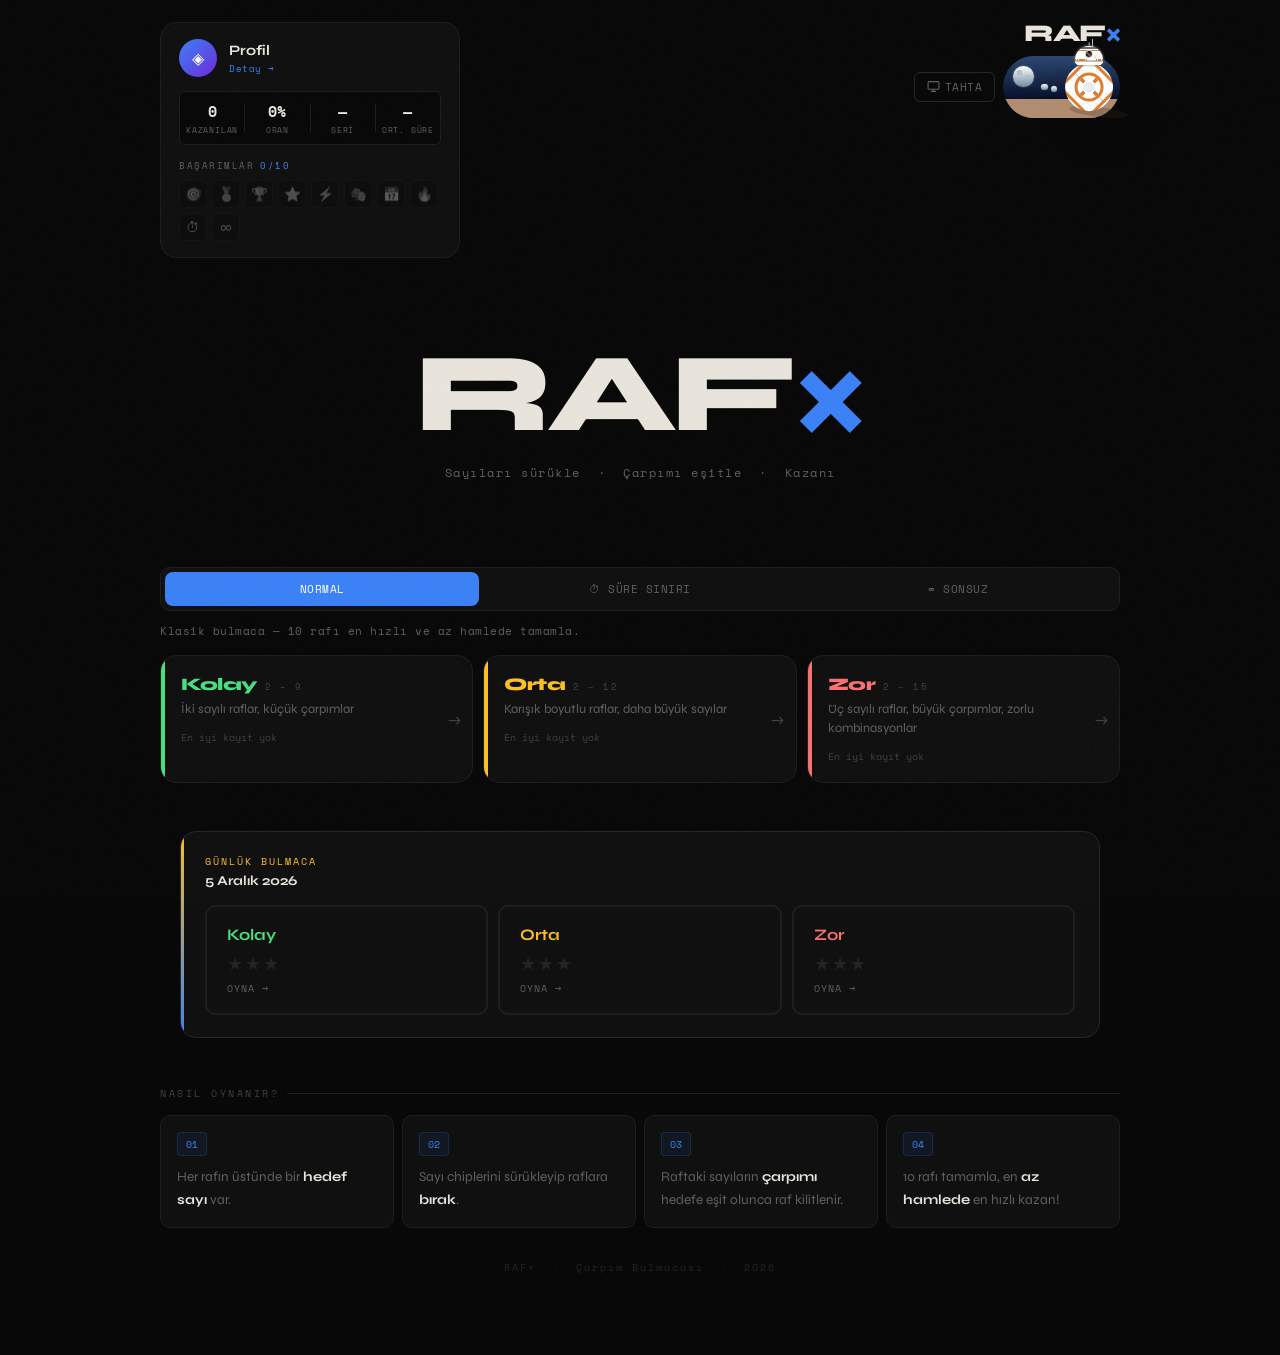
==== index.html @ 6678166b "Add files via upload" ====
<!DOCTYPE html>
<html lang="tr" data-theme="dark">
<head>
<meta charset="UTF-8">
<meta name="viewport" content="width=device-width, initial-scale=1.0">
<title>RAF× — Çarpım Bulmacası</title>
<link rel="stylesheet" href="css/style.css">
<script src="js/storage.js" defer></script>
<script src="js/stats.js" defer></script>
<script src="js/theme.js" defer></script>
</head>
<body>

<div class="landing">

  <!-- ── Navigasyon ── -->
  <nav class="site-nav">

    <!-- Sol: Profil Kartı -->
    <div class="nav-profile" id="nav-profile">
      <div class="np-header">
        <div class="np-avatar">◈</div>
        <div class="np-meta">
          <span class="np-title">Profil</span>
          <button class="np-detail-btn" onclick="openStats()">Detay →</button>
        </div>
      </div>
      <div class="np-stats" id="np-stats">
        <!-- JS ile doldurulur -->
      </div>
      <div class="np-ach-wrap">
        <span class="np-ach-label">Başarımlar <span id="np-ach-count"></span></span>
        <div class="np-ach-grid" id="np-ach-grid">
          <!-- JS ile doldurulur -->
        </div>
      </div>
    </div>

    <!-- Sağ: Brand + Kontroller -->
    <div class="nav-right">
      <div class="nav-brand">RAF<span class="x">×</span></div>
      <div class="nav-controls">
        <button class="nav-btn" id="board-btn" title="Akıllı Tahta Modu">
          <svg viewBox="0 0 24 24" fill="none" stroke="currentColor" stroke-width="2" stroke-linecap="round" stroke-linejoin="round">
            <rect x="2" y="3" width="20" height="14" rx="2"/><path d="M8 21h8M12 17v4"/>
          </svg>
          Tahta
        </button>
        <label class="bb8-toggle">
          <input class="bb8-toggle__checkbox" type="checkbox" id="theme-toggle">
          <div class="bb8-toggle__container">
            <div class="bb8-toggle__scenery">
              <div class="bb8-toggle__cloud"></div><div class="bb8-toggle__cloud"></div><div class="bb8-toggle__cloud"></div>
              <div class="tatto-1"></div><div class="tatto-2"></div><div class="gomrassen"></div>
              <div class="hermes"></div><div class="chenini"></div>
              <div class="bb8-toggle__star"></div><div class="bb8-toggle__star"></div><div class="bb8-toggle__star"></div>
              <div class="bb8-toggle__star"></div><div class="bb8-toggle__star"></div><div class="bb8-toggle__star"></div>
              <div class="bb8-toggle__star"></div>
            </div>
            <div class="bb8">
              <div class="bb8__head-container">
                <div class="bb8__antenna"></div><div class="bb8__antenna"></div><div class="bb8__head"></div>
              </div>
              <div class="bb8__body"><div class="artificial__hidden"></div></div>
            </div>
            <div class="bb8__shadow"></div>
          </div>
        </label>
      </div>
    </div>

  </nav>

  <!-- ── Hero ── -->
  <section class="hero">
    <div class="hero-logo">RAF<span class="x">×</span></div>
    <p class="hero-tagline">Sayıları sürükle &nbsp;·&nbsp; Çarpımı eşitle &nbsp;·&nbsp; Kazanı</p>
    <div class="hero-badges" id="hero-badges"><!-- JS --></div>
  </section>

  <!-- ── Oyna: Mod + Zorluk ── -->
  <section class="play-section">

    <!-- Mod sekmeleri -->
    <div class="mode-tabs" role="tablist">
      <button class="mode-tab active" data-mode="normal" onclick="selectMode('normal')" role="tab">
        Normal
      </button>
      <button class="mode-tab" data-mode="timed" onclick="selectMode('timed')" role="tab">
        ⏱ Süre Sınırı
      </button>
      <button class="mode-tab" data-mode="endless" onclick="selectMode('endless')" role="tab">
        ∞ Sonsuz
      </button>
    </div>

    <p class="mode-hint" id="mode-hint">Klasik bulmaca — 10 rafı en hızlı ve az hamlede tamamla.</p>

    <!-- Zorluk kartları -->
    <div class="diff-cards">

      <a href="game.html?d=easy&m=normal" class="diff-card easy">
        <div class="diff-card-stripe"></div>
        <div class="diff-card-body">
          <div class="diff-card-top">
            <span class="diff-card-name">Kolay</span>
            <span class="diff-card-tag">2 – 9</span>
          </div>
          <p class="diff-card-desc">İki sayılı raflar, küçük çarpımlar</p>
          <div class="diff-card-record" id="rec-easy">En iyi kayıt yok</div>
        </div>
        <div class="diff-card-arrow">→</div>
      </a>

      <a href="game.html?d=medium&m=normal" class="diff-card medium">
        <div class="diff-card-stripe"></div>
        <div class="diff-card-body">
          <div class="diff-card-top">
            <span class="diff-card-name">Orta</span>
            <span class="diff-card-tag">2 – 12</span>
          </div>
          <p class="diff-card-desc">Karışık boyutlu raflar, daha büyük sayılar</p>
          <div class="diff-card-record" id="rec-medium">En iyi kayıt yok</div>
        </div>
        <div class="diff-card-arrow">→</div>
      </a>

      <a href="game.html?d=hard&m=normal" class="diff-card hard">
        <div class="diff-card-stripe"></div>
        <div class="diff-card-body">
          <div class="diff-card-top">
            <span class="diff-card-name">Zor</span>
            <span class="diff-card-tag">2 – 15</span>
          </div>
          <p class="diff-card-desc">Üç sayılı raflar, büyük çarpımlar, zorlu kombinasyonlar</p>
          <div class="diff-card-record" id="rec-hard">En iyi kayıt yok</div>
        </div>
        <div class="diff-card-arrow">→</div>
      </a>

    </div>
  </section>

  <!-- ── Günlük Bulmaca ── -->
  <section class="daily-section">
    <div class="daily-section-head">
      <div>
        <div class="daily-section-label">Günlük Bulmaca</div>
        <div class="daily-section-date" id="daily-date"></div>
      </div>
      <div class="daily-streak" id="daily-streak" style="display:none"></div>
    </div>
    <div class="daily-cards" id="daily-cards"><!-- JS --></div>
  </section>

  <!-- ── Nasıl Oynanır ── -->
  <section class="how-section">
    <div class="section-label">Nasıl Oynanır?</div>
    <div class="how-steps">
      <div class="how-step">
        <span class="step-n">01</span>
        <p class="step-text">Her rafın üstünde bir <b>hedef sayı</b> var.</p>
      </div>
      <div class="how-step">
        <span class="step-n">02</span>
        <p class="step-text">Sayı chiplerini sürükleyip raflara <b>bırak</b>.</p>
      </div>
      <div class="how-step">
        <span class="step-n">03</span>
        <p class="step-text">Raftaki sayıların <b>çarpımı</b> hedefe eşit olunca raf kilitlenir.</p>
      </div>
      <div class="how-step">
        <span class="step-n">04</span>
        <p class="step-text">10 rafı tamamla, en <b>az hamlede</b> en hızlı kazan!</p>
      </div>
    </div>
  </section>

  <footer class="landing-footer">
    RAF× &nbsp;·&nbsp; Çarpım Bulmacası &nbsp;·&nbsp; 2026
  </footer>

</div><!-- /landing -->

<!-- ── İstatistik Modali ── -->
<div id="stats-modal" onclick="if(event.target===this)closeStats()">
  <div class="stats-card">
    <div class="stats-header">
      <div class="stats-title">İstatistikler</div>
      <button class="stats-close" onclick="closeStats()">✕</button>
    </div>
    <div id="stats-modal-body"></div>
  </div>
</div>

<script>
/* ════ MOD SEÇİMİ ════ */
let selectedMode = 'normal';

const MODE_HINTS = {
  normal:  'Klasik bulmaca — 10 rafı en hızlı ve az hamlede tamamla.',
  timed:   'Geri sayım başlar — süre dolmadan tüm rafları tamamla.',
  endless: 'Raflar tamamlandıkça yenisi gelir — ne kadar sürer?',
};

function selectMode(mode) {
  selectedMode = mode;
  document.querySelectorAll('.mode-tab').forEach(t =>
    t.classList.toggle('active', t.dataset.mode === mode)
  );
  const hint = document.getElementById('mode-hint');
  if (hint) hint.textContent = MODE_HINTS[mode];
  updateDiffLinks();
}

function updateDiffLinks() {
  ['easy', 'medium', 'hard'].forEach(d => {
    const card = document.querySelector(`.diff-card.${d}`);
    if (card) card.href = `game.html?d=${d}&m=${selectedMode}`;
  });
}

/* ════ GÜNLÜK BULMACA ════ */
function buildDailyCards() {
  // Tarih başlığı
  const today = new Date();
  const dateStr = today.toLocaleDateString('tr-TR', { day: 'numeric', month: 'long', year: 'numeric' });
  const el = document.getElementById('daily-date');
  if (el) el.textContent = dateStr;

  // Streak rozeti
  const s = getStats();
  const streakEl = document.getElementById('daily-streak');
  if (streakEl && s.streak > 1) {
    streakEl.textContent = `🔥 ${s.streak} günlük seri`;
    streakEl.style.display = '';
  }

  const container = document.getElementById('daily-cards');
  if (!container) return;

  const diffs = [
    { key: 'easy',   label: 'Kolay' },
    { key: 'medium', label: 'Orta'  },
    { key: 'hard',   label: 'Zor'   },
  ];

  container.innerHTML = diffs.map(({ key, label }) => {
    const result = getDailyResult(key);
    const played = !!result;
    const stars  = played ? result.stars : 0;

    return `
      <a href="game.html?d=${key}&daily=1" class="daily-card${played ? ' played' : ''}">
        <div class="daily-card-top">
          <span class="daily-card-diff ${key}">${label}</span>
          ${played ? '<span class="daily-card-check">✓</span>' : ''}
        </div>
        <div class="daily-card-stars">
          ${'★'.repeat(stars)}<span class="daily-stars-empty">${'★'.repeat(3 - stars)}</span>
        </div>
        ${played
          ? `<div class="daily-card-meta">${formatTime(result.time)} · ${result.moves} hamle</div>`
          : `<div class="daily-card-meta">Oyna →</div>`
        }
      </a>
    `;
  }).join('');
}

/* ════ PROFİL KARTI (nav sol) ════ */
function buildNavProfile() {
  const s        = getStats();
  const unlocked = getUnlockedIds();
  const pct      = s.totalGames > 0 ? Math.round((s.totalWins / s.totalGames) * 100) : 0;
  const avg      = s.totalWins > 0 ? formatTime(Math.round(s.totalTime / s.totalWins)) : '—';

  // İstatistik satırları
  const statsEl = document.getElementById('np-stats');
  if (statsEl) {
    statsEl.innerHTML = `
      <div class="np-stat-row">
        <span class="np-stat-val">${s.totalWins}</span>
        <span class="np-stat-lbl">Kazanılan</span>
      </div>
      <div class="np-stat-sep"></div>
      <div class="np-stat-row">
        <span class="np-stat-val">${pct}%</span>
        <span class="np-stat-lbl">Oran</span>
      </div>
      <div class="np-stat-sep"></div>
      <div class="np-stat-row">
        <span class="np-stat-val">${s.streak > 0 ? '🔥' + s.streak : '—'}</span>
        <span class="np-stat-lbl">Seri</span>
      </div>
      <div class="np-stat-sep"></div>
      <div class="np-stat-row">
        <span class="np-stat-val">${avg}</span>
        <span class="np-stat-lbl">Ort. Süre</span>
      </div>
    `;
  }

  // Başarım sayısı
  const countEl = document.getElementById('np-ach-count');
  if (countEl) countEl.textContent = `${unlocked.size}/${ACHIEVEMENTS.length}`;

  // Başarım ikonları (sadece icon, hover'da isim)
  const achGrid = document.getElementById('np-ach-grid');
  if (achGrid) {
    achGrid.innerHTML = ACHIEVEMENTS.map(a => {
      const on = unlocked.has(a.id);
      return `<div class="np-ach-chip${on ? ' on' : ''}" title="${a.name}">${a.icon}</div>`;
    }).join('');
  }
}

/* ════ HERO BADGES ════ */
function buildHeroBadges() {
  const s   = getStats();
  const el  = document.getElementById('hero-badges');
  if (!el || s.totalGames === 0) return;
  const badges = [];
  if (s.totalWins > 0)    badges.push(`${s.totalWins} kazanılan oyun`);
  if (s.streak > 1)       badges.push(`🔥 ${s.streak} günlük seri`);
  if (s.totalWins >= 10)  badges.push(`🏅 Tecrübeli oyuncu`);
  el.innerHTML = badges.map(b => `<span class="hero-badge">${b}</span>`).join('');
}

/* ════ İSTATİSTİK MODALİ ════ */
function openStats() {
  buildStatsModal();
  document.getElementById('stats-modal').classList.add('show');
}
function closeStats() {
  document.getElementById('stats-modal').classList.remove('show');
}

function buildStatsModal() {
  const s    = getStats();
  const wins = s.totalWins;
  const pct  = s.totalGames > 0 ? Math.round((wins / s.totalGames) * 100) : 0;
  const avg  = wins > 0 ? formatTime(Math.round(s.totalTime / wins)) : '—';
  const avgM = wins > 0 ? Math.round(s.totalMoves / wins) : '—';
  const maxW = Math.max(s.byDiff.easy.wins, s.byDiff.medium.wins, s.byDiff.hard.wins, 1);
  const barPct = d => Math.round((s.byDiff[d].wins / maxW) * 100);

  document.getElementById('stats-modal-body').innerHTML = `
    <div class="stats-row">
      <div class="stats-box"><div class="stats-box-val">${s.totalGames}</div><div class="stats-box-label">Oyun</div></div>
      <div class="stats-box"><div class="stats-box-val">${wins}</div><div class="stats-box-label">Kazanılan</div></div>
      <div class="stats-box"><div class="stats-box-val">${pct}%</div><div class="stats-box-label">Oran</div></div>
    </div>
    <div class="stats-row">
      <div class="stats-box"><div class="stats-box-val">${avg}</div><div class="stats-box-label">Ort. Süre</div></div>
      <div class="stats-box"><div class="stats-box-val">${avgM}</div><div class="stats-box-label">Ort. Hamle</div></div>
      <div class="stats-box"><div class="stats-box-val">${s.endless.best || 0}</div><div class="stats-box-label">Sonsuz Rekoru</div></div>
    </div>
    <div class="stats-row">
      <div class="stats-box"><div class="stats-box-val">${s.streak}</div><div class="stats-box-label">Seri</div></div>
      <div class="stats-box"><div class="stats-box-val">${s.bestStreak}</div><div class="stats-box-label">En Uzun Seri</div></div>
      <div class="stats-box"><div class="stats-box-val">${s.dailyWins}</div><div class="stats-box-label">Günlük Kazan</div></div>
    </div>
    <div class="stats-sub">Zorluk Dağılımı</div>
    <div class="diff-bars">
      ${['easy','medium','hard'].map(d => `
        <div class="diff-bar-row" data-diff="${d}">
          <div class="diff-bar-label">${{easy:'Kolay',medium:'Orta',hard:'Zor'}[d]}</div>
          <div class="diff-bar-track"><div class="diff-bar-fill" style="width:${barPct(d)}%"></div></div>
          <div class="diff-bar-count">${s.byDiff[d].wins}</div>
        </div>
      `).join('')}
    </div>
  `;
}

/* ════ BAŞLAT ════ */
window.addEventListener('DOMContentLoaded', () => {
  // Rekorları yükle
  ['easy', 'medium', 'hard'].forEach(d => {
    const rec = getRecord(d);
    const el  = document.getElementById('rec-' + d);
    if (!el) return;
    if (rec && rec.bestTime) {
      el.innerHTML = `<b>${formatTime(rec.bestTime)}</b> &nbsp;·&nbsp; <b>${rec.bestMoves}</b> hamle`;
      el.classList.add('has-record');
    }
  });

  updateDiffLinks();
  buildDailyCards();
  buildNavProfile();
  buildHeroBadges();
});
</script>

</body>
</html>
---- css/style.css ----
/* ═══════════════════════════════════════════════
   RAF× — style.css
═══════════════════════════════════════════════ */

@import url('https://fonts.googleapis.com/css2?family=Space+Mono:wght@400;700&family=Syne:wght@400;700;800&display=swap');

/* ════════════════════════════════════════
   TEMA DEĞİŞKENLERİ
════════════════════════════════════════ */

/* Koyu tema (varsayılan) */
:root {
  --bg:       #080808;
  --panel:    #101010;
  --panel2:   #141414;
  --border:   #1e1e1e;
  --border2:  #262626;
  --text:     #e8e4dc;
  --muted:    #404040;
  --muted2:   #242424;
  --muted3:   #606060;

  --chip-bg:     #181818;
  --chip-border: #282828;
  --chip-hover:  #222222;

  --green:  #4ade80;
  --red:    #f87171;
  --gold:   #fbbf24;
  --accent: #3b82f6;
  --blue:   #3b82f6;

  --r-sm: 6px;
  --r:    10px;
  --r-lg: 16px;

  --mono: 'Space Mono', monospace;
  --sans: 'Syne', sans-serif;

  --shadow:    0 6px 22px rgba(0,0,0,.55);
  --shadow-lg: 0 12px 40px rgba(0,0,0,.7);
}

/* Açık tema */
[data-theme="light"] {
  --bg:       #ffffff;
  --panel:    #f5f8ff;
  --panel2:   #edf2ff;
  --border:   #dde5f5;
  --border2:  #ccd8f0;
  --text:     #0a0f1e;
  --muted:    #a0aec0;
  --muted2:   #dde5f5;
  --muted3:   #6b7fa3;

  --chip-bg:     #edf2ff;
  --chip-border: #ccd8f0;
  --chip-hover:  #dde8ff;

  --green:  #16a34a;
  --red:    #dc2626;
  --gold:   #b45309;
  --accent: #2563eb;

  --shadow:    0 4px 16px rgba(0,0,0,.1);
  --shadow-lg: 0 8px 30px rgba(0,0,0,.15);
}

/* ── Reset ── */
*, *::before, *::after { box-sizing: border-box; margin: 0; padding: 0; }
html { scroll-behavior: smooth; }

body {
  background: var(--bg);
  color: var(--text);
  font-family: var(--sans);
  min-height: 100vh;
  overflow-x: hidden;
  transition: background .3s, color .3s;
}

/* Grain overlay — koyu temada */
body::before {
  content: '';
  position: fixed; inset: 0;
  background-image: url("data:image/svg+xml,%3Csvg viewBox='0 0 256 256' xmlns='http://www.w3.org/2000/svg'%3E%3Cfilter id='n'%3E%3CfeTurbulence type='fractalNoise' baseFrequency='0.9' numOctaves='4' stitchTiles='stitch'/%3E%3C/filter%3E%3Crect width='100%25' height='100%25' filter='url(%23n)' opacity='0.04'/%3E%3C/svg%3E");
  pointer-events: none; z-index: 9999;
  opacity: 0; transition: opacity .3s;
}
[data-theme="dark"] body::before { opacity: 0.4; }

a { color: inherit; text-decoration: none; }

/* ── Butonlar ── */
.btn {
  display: inline-flex; align-items: center; justify-content: center; gap: 6px;
  padding: 11px 24px; border: none; border-radius: var(--r);
  font-family: var(--sans); font-weight: 700; font-size: 1rem;
  cursor: pointer;
  transition: transform .14s, box-shadow .14s, background .2s, color .2s;
  text-decoration: none; white-space: nowrap;
  min-height: 44px;
}
.btn:hover  { transform: translateY(-2px); box-shadow: var(--shadow); }
.btn:active { transform: translateY(0); box-shadow: none; }

.btn-primary { background: var(--accent); color: #fff; }
.btn-primary:hover { opacity: .88; }

.btn-ghost {
  background: transparent;
  border: 1px solid var(--border2); color: var(--muted3);
}
.btn-ghost:hover { border-color: var(--muted3); color: var(--text); }
.btn-sm { padding: 8px 16px; font-size: 0.82rem; border-radius: var(--r-sm); min-height: 38px; }

/* ════════════════════════════════════════
   LANDING PAGE
════════════════════════════════════════ */

.landing {
  min-height: 100vh;
  display: flex; flex-direction: column; align-items: center;
  padding: 0 20px 80px;
  gap: 48px;
}

/* ── Nav ── */
.site-nav {
  width: 100%; max-width: 960px;
  display: flex; align-items: flex-start; justify-content: space-between;
  gap: 20px;
  padding: 22px 0 0;
}

/* ── Profil Kartı (nav sol) ── */
.nav-profile {
  background: var(--panel);
  border: 1px solid var(--border);
  border-radius: var(--r-lg);
  padding: 16px 18px;
  display: flex; flex-direction: column; gap: 14px;
  min-width: 240px; max-width: 300px;
  flex-shrink: 0;
  transition: background .2s, border-color .2s;
}

.np-header {
  display: flex; align-items: center; gap: 12px;
}
.np-avatar {
  width: 38px; height: 38px;
  background: linear-gradient(135deg, var(--accent), #6d28d9);
  border-radius: 50%;
  display: flex; align-items: center; justify-content: center;
  font-size: 1rem; color: #fff;
  flex-shrink: 0;
}
.np-meta {
  display: flex; flex-direction: column; gap: 3px;
}
.np-title {
  font-family: var(--sans); font-weight: 700; font-size: 0.9rem; color: var(--text);
}
.np-detail-btn {
  background: none; border: none; padding: 0;
  font-family: var(--mono); font-size: 0.58rem;
  color: var(--accent); cursor: pointer;
  letter-spacing: 0.5px;
  transition: opacity .15s;
  text-align: left;
}
.np-detail-btn:hover { opacity: .7; }

/* İstatistik satırları */
.np-stats {
  display: flex; align-items: center; gap: 0;
  background: var(--bg);
  border: 1px solid var(--border);
  border-radius: var(--r-sm);
  overflow: hidden;
}
.np-stat-row {
  flex: 1; padding: 8px 0;
  display: flex; flex-direction: column; align-items: center; gap: 2px;
}
.np-stat-sep {
  width: 1px; height: 28px; background: var(--border); flex-shrink: 0;
}
.np-stat-val {
  font-family: var(--mono); font-weight: 700;
  font-size: 0.95rem; color: var(--text);
  white-space: nowrap;
}
.np-stat-lbl {
  font-family: var(--mono); font-size: 0.52rem;
  color: var(--muted3); text-transform: uppercase; letter-spacing: 0.8px;
}

/* Başarım ikonları */
.np-ach-wrap {
  display: flex; flex-direction: column; gap: 8px;
}
.np-ach-label {
  font-family: var(--mono); font-size: 0.58rem;
  color: var(--muted3); text-transform: uppercase; letter-spacing: 1.5px;
  display: flex; align-items: center; gap: 6px;
}
#np-ach-count {
  color: var(--accent); font-size: 0.55rem;
}
.np-ach-grid {
  display: flex; flex-wrap: wrap; gap: 5px;
}
.np-ach-chip {
  width: 28px; height: 28px;
  border-radius: var(--r-sm);
  border: 1px solid var(--border);
  background: var(--bg);
  display: flex; align-items: center; justify-content: center;
  font-size: 0.85rem;
  filter: grayscale(1); opacity: .3;
  cursor: default;
  transition: filter .2s, opacity .2s, border-color .2s, transform .15s;
}
.np-ach-chip.on {
  filter: none; opacity: 1;
  border-color: var(--gold);
  background: rgba(180,83,9,.08);
}
.np-ach-chip:hover { transform: scale(1.15); }

/* ── Nav sağ: brand + kontroller ── */
.nav-right {
  display: flex; flex-direction: column; align-items: flex-end; gap: 10px;
}

.nav-brand {
  font-family: var(--sans); font-weight: 800;
  font-size: 1.5rem; letter-spacing: -1.5px;
  color: var(--text); line-height: 1;
}
.nav-brand .x { color: var(--accent); }

.nav-controls {
  display: flex; align-items: center; gap: 8px;
}

.nav-btn {
  display: flex; align-items: center; gap: 5px;
  padding: 6px 12px;
  border: 1px solid var(--border2);
  border-radius: var(--r-sm);
  background: transparent;
  color: var(--muted3);
  font-family: var(--mono); font-size: 0.66rem;
  text-transform: uppercase; letter-spacing: 0.5px;
  cursor: pointer;
  transition: border-color .18s, color .18s;
  white-space: nowrap;
}
.nav-btn:hover { border-color: var(--accent); color: var(--accent); }
.nav-btn svg   { width: 13px; height: 13px; flex-shrink: 0; }

/* ── Hero ── */
.hero {
  width: 100%; max-width: 960px;
  text-align: center;
  padding: 32px 0 0;
  display: flex; flex-direction: column; align-items: center; gap: 14px;
}

.hero-logo {
  font-size: clamp(4rem, 11vw, 7rem);
  font-weight: 800; letter-spacing: -6px; line-height: 1;
  animation: logoIn .65s cubic-bezier(.34,1.56,.64,1) both;
}
.hero-logo .x { color: var(--accent); }

@keyframes logoIn {
  from { transform: scale(.5) rotate(-8deg); opacity: 0; }
  to   { transform: scale(1)  rotate(0);     opacity: 1; }
}

.hero-tagline {
  font-family: var(--mono); font-size: 0.72rem;
  color: var(--muted3); letter-spacing: 1.5px;
}

.hero-badges {
  display: flex; gap: 8px; flex-wrap: wrap; justify-content: center;
  min-height: 24px;
}
.hero-badge {
  font-family: var(--mono); font-size: 0.6rem;
  color: var(--muted3); text-transform: uppercase; letter-spacing: 1px;
  background: var(--panel); border: 1px solid var(--border);
  border-radius: 20px; padding: 3px 11px;
}

/* ── Ortak bölüm etiketi ── */
.section-label {
  font-family: var(--mono); font-size: 0.62rem;
  color: var(--muted); text-transform: uppercase; letter-spacing: 2.5px;
  display: flex; align-items: center; gap: 8px;
  margin-bottom: 14px;
}
.section-label::after {
  content: ''; flex: 1; height: 1px; background: var(--border);
}

/* Eski section-title geriye dönük uyumluluk */
.section-title {
  font-family: var(--mono); font-size: 0.62rem;
  color: var(--muted); text-transform: uppercase; letter-spacing: 2.5px;
  margin-bottom: 14px; padding-bottom: 10px;
  border-bottom: 1px solid var(--border);
}

/* ════════════════════════════════════════
   OYNA — MOD + ZORLUK
════════════════════════════════════════ */

.play-section {
  width: 100%; max-width: 960px;
}

/* Mod sekmeleri */
.mode-tabs {
  display: flex;
  background: var(--panel);
  border: 1px solid var(--border);
  border-radius: var(--r);
  padding: 4px;
  gap: 4px;
  margin-bottom: 12px;
}

.mode-tab {
  flex: 1;
  padding: 9px 16px;
  border: none; border-radius: calc(var(--r) - 2px);
  background: transparent;
  color: var(--muted3);
  font-family: var(--mono); font-size: 0.68rem;
  text-transform: uppercase; letter-spacing: 0.5px;
  cursor: pointer;
  transition: background .18s, color .18s;
  white-space: nowrap;
}
.mode-tab:hover  { color: var(--text); }
.mode-tab.active { background: var(--accent); color: #fff; }

.mode-hint {
  font-family: var(--mono); font-size: 0.66rem;
  color: var(--muted3); letter-spacing: 0.5px;
  margin-bottom: 16px;
  min-height: 1.2em;
  transition: opacity .2s;
}

/* Zorluk kartları — yeni tasarım */
.diff-cards {
  display: grid; grid-template-columns: repeat(3, 1fr); gap: 10px;
}

.diff-card {
  background: var(--panel);
  border: 1px solid var(--border);
  border-radius: var(--r-lg);
  overflow: hidden;
  cursor: pointer;
  display: flex; align-items: stretch;
  transition: border-color .18s, transform .16s, box-shadow .18s;
  text-decoration: none; color: inherit;
}
.diff-card:hover { transform: translateY(-3px); box-shadow: var(--shadow); }
.diff-card.easy:hover   { border-color: var(--green); }
.diff-card.medium:hover { border-color: var(--gold);  }
.diff-card.hard:hover   { border-color: var(--red);   }

/* Renkli sol şerit */
.diff-card-stripe {
  width: 4px; flex-shrink: 0;
}
.easy   .diff-card-stripe { background: var(--green); }
.medium .diff-card-stripe { background: var(--gold);  }
.hard   .diff-card-stripe { background: var(--red);   }

.diff-card-body {
  flex: 1; padding: 18px 16px;
  display: flex; flex-direction: column; gap: 5px;
}

.diff-card-top {
  display: flex; align-items: baseline; gap: 8px;
}

.diff-card-name {
  font-weight: 800; font-size: 1.1rem; letter-spacing: -.5px;
}
.easy   .diff-card-name { color: var(--green); }
.medium .diff-card-name { color: var(--gold);  }
.hard   .diff-card-name { color: var(--red);   }

.diff-card-tag {
  font-family: var(--mono); font-size: 0.58rem;
  color: var(--muted); text-transform: uppercase; letter-spacing: 1.5px;
}

.diff-card-desc {
  font-size: 0.8rem; color: var(--muted3);
  line-height: 1.5;
}

.diff-card-record {
  margin-top: 6px;
  font-family: var(--mono); font-size: 0.62rem; color: var(--muted);
  transition: color .2s;
}
.diff-card-record.has-record { color: var(--gold); }
.diff-card-record b { color: var(--gold); }

.diff-card-arrow {
  display: flex; align-items: center; justify-content: center;
  width: 36px; flex-shrink: 0;
  color: var(--muted);
  font-size: 1rem;
  transition: color .18s, transform .18s;
}
.diff-card:hover .diff-card-arrow { color: var(--text); transform: translateX(3px); }

/* ════════════════════════════════════════
   GÜNLÜK BULMACA — ÖNE ÇIKAN
════════════════════════════════════════ */

.daily-section {
  width: 100%; max-width: 960px;
  background: var(--panel);
  border: 1px solid var(--border2);
  border-radius: var(--r-lg);
  padding: 22px 24px;
  position: relative;
  overflow: hidden;
}

/* Sol kenar vurgusu */
.daily-section::before {
  content: '';
  position: absolute; left: 0; top: 0; bottom: 0; width: 3px;
  background: linear-gradient(180deg, var(--gold), var(--accent));
}

.daily-section-head {
  display: flex; align-items: flex-start; justify-content: space-between;
  margin-bottom: 16px;
}
.daily-section-label {
  font-family: var(--mono); font-size: 0.62rem;
  color: var(--gold); text-transform: uppercase; letter-spacing: 2px;
  margin-bottom: 3px;
}
.daily-section-date {
  font-size: 0.85rem; font-weight: 700; color: var(--text);
}
.daily-streak {
  font-family: var(--mono); font-size: 0.65rem;
  color: var(--gold); background: rgba(180,83,9,.1);
  border: 1px solid rgba(180,83,9,.2);
  border-radius: 20px; padding: 4px 12px;
}

.daily-cards {
  display: grid; grid-template-columns: repeat(3, 1fr); gap: 8px;
}

.daily-card {
  background: var(--bg);
  border: 1px solid var(--border);
  border-radius: var(--r);
  padding: 14px 16px;
  display: flex; flex-direction: column; gap: 4px;
  text-decoration: none; color: inherit;
  transition: border-color .18s, transform .14s;
}
.daily-card:hover   { border-color: var(--border2); transform: translateY(-2px); }
.daily-card.played  { border-color: var(--green); }

.daily-card-top {
  display: flex; align-items: center; justify-content: space-between;
}
.daily-card-diff {
  font-weight: 700; font-size: 0.95rem;
}
.daily-card-diff.easy   { color: var(--green); }
.daily-card-diff.medium { color: var(--gold);  }
.daily-card-diff.hard   { color: var(--red);   }
.daily-card-check {
  font-size: 0.8rem; color: var(--green);
  font-family: var(--mono);
}
.daily-card-stars {
  font-size: 1rem; color: var(--gold); letter-spacing: 1px;
}
.daily-stars-empty { color: var(--muted2); }
.daily-card-meta {
  font-family: var(--mono); font-size: 0.6rem;
  color: var(--muted3); text-transform: uppercase; letter-spacing: 1px;
}

/* ════════════════════════════════════════
   ALT GRID — İSTATİSTİK + BAŞARIMLAR
════════════════════════════════════════ */

.bottom-grid {
  width: 100%; max-width: 960px;
  display: grid; grid-template-columns: 280px 1fr; gap: 16px;
  align-items: start;
}

/* İstatistik mini */
.stats-mini {
  background: var(--panel);
  border: 1px solid var(--border);
  border-radius: var(--r-lg);
  padding: 20px 22px;
  display: flex; flex-direction: column; gap: 12px;
}

.stats-mini-nums {
  display: flex; flex-direction: column; gap: 8px;
}

.stats-mini-row {
  display: flex; align-items: baseline; justify-content: space-between;
  padding: 6px 0;
  border-bottom: 1px solid var(--border);
}
.stats-mini-row:last-child { border-bottom: none; }

.stats-mini-val {
  font-family: var(--mono); font-weight: 700;
  font-size: 1.1rem; color: var(--text);
}
.stats-mini-lbl {
  font-family: var(--mono); font-size: 0.58rem;
  color: var(--muted3); text-transform: uppercase; letter-spacing: 1px;
}

.stats-more-btn {
  background: none; border: 1px solid var(--border2);
  border-radius: var(--r-sm);
  font-family: var(--mono); font-size: 0.62rem;
  color: var(--muted3); padding: 7px 14px;
  cursor: pointer; transition: border-color .18s, color .18s;
  text-align: center; letter-spacing: 0.5px;
}
.stats-more-btn:hover { border-color: var(--accent); color: var(--accent); }

/* Başarım mini */
.ach-mini {
  background: var(--panel);
  border: 1px solid var(--border);
  border-radius: var(--r-lg);
  padding: 20px 22px;
}

.ach-count {
  color: var(--accent);
  font-size: 0.55rem;
  margin-left: 4px;
}

/* ── Nasıl Oynanır ── */
.how-section {
  width: 100%; max-width: 960px;
}

.how-steps {
  display: grid; grid-template-columns: repeat(4, 1fr); gap: 8px;
}

.how-step {
  background: var(--panel); border: 1px solid var(--border);
  border-radius: var(--r); padding: 16px;
  display: flex; flex-direction: column; gap: 10px;
  transition: background .2s, border-color .2s;
}

.step-n {
  font-family: var(--mono); font-size: 0.65rem; color: var(--accent);
  background: rgba(59,130,246,.08); border: 1px solid rgba(59,130,246,.18);
  border-radius: 4px; padding: 3px 8px; width: fit-content;
}
[data-theme="light"] .step-n {
  background: rgba(37,99,235,.07); border-color: rgba(37,99,235,.18);
}

.step-text { font-size: 0.85rem; color: var(--muted3); line-height: 1.65; }
.step-text b { color: var(--text); }

/* ── Footer ── */
.landing-footer {
  font-family: var(--mono); font-size: 0.62rem;
  color: var(--muted2); letter-spacing: 2px; text-align: center;
  margin-top: -16px;
}

/* ════════════════════════════════════════
   GAME PAGE
════════════════════════════════════════ */

.game-page {
  min-height: 100vh;
  display: flex; flex-direction: column; align-items: center;
  padding: 24px 24px 60px;
}

/* ── Header ── */
.game-header {
  width: 100%; max-width: 1100px;
  display: flex; align-items: center; gap: 14px;
  margin-bottom: 22px;
  padding-bottom: 16px;
  border-bottom: 1px solid var(--border);
  transition: border-color .2s;
}

.back-link {
  font-family: var(--mono); font-size: 0.72rem; color: var(--muted);
  border: 1px solid var(--border); border-radius: var(--r-sm);
  padding: 7px 13px; text-decoration: none;
  transition: color .18s, border-color .18s;
}
.back-link:hover { color: var(--text); border-color: var(--muted3); }

.game-logo { font-size: 1.6rem; font-weight: 800; letter-spacing: -1.5px; }
.game-logo .x { color: var(--accent); }

.diff-badge {
  font-family: var(--mono); font-size: 0.65rem;
  text-transform: uppercase; letter-spacing: 2px;
  padding: 4px 11px; border-radius: 20px;
  border: 1px solid var(--border); color: var(--muted);
  pointer-events: none;
  transition: color .2s, border-color .2s;
}
.diff-badge[data-diff="easy"]   { color: var(--green); border-color: rgba(74,222,128,.25); }
.diff-badge[data-diff="medium"] { color: var(--gold);  border-color: rgba(251,191,36,.25); }
.diff-badge[data-diff="hard"]   { color: var(--red);   border-color: rgba(248,113,113,.25); }

[data-theme="light"] .diff-badge[data-diff="easy"]   { border-color: rgba(22,163,74,.3); }
[data-theme="light"] .diff-badge[data-diff="medium"] { border-color: rgba(180,83,9,.3); }
[data-theme="light"] .diff-badge[data-diff="hard"]   { border-color: rgba(220,38,38,.3); }

.header-spacer { flex: 1; }

.stat-group { display: flex; align-items: center; }
.stat-item {
  display: flex; flex-direction: column; align-items: center;
  padding: 4px 14px; border-right: 1px solid var(--border);
  transition: border-color .2s;
}
.stat-item:last-child { border-right: none; }
.stat-val {
  font-family: var(--mono); font-size: 1.1rem; font-weight: 700; color: var(--text);
  line-height: 1.2; transition: color .2s;
}
.stat-label {
  font-family: var(--mono); font-size: 0.58rem; color: var(--muted);
  text-transform: uppercase; letter-spacing: 1.5px;
}

.new-btn {
  background: transparent; border: 1px solid var(--border); color: var(--muted);
  border-radius: var(--r-sm); padding: 7px 16px;
  font-family: var(--mono); font-size: 0.72rem;
  cursor: pointer; transition: color .18s, border-color .18s, background .2s;
}
.new-btn:hover { color: var(--text); border-color: var(--muted3); }

/* ── İlerleme ── */
.progress-wrap {
  width: 100%; max-width: 1100px; margin-bottom: 18px;
}
.progress-meta {
  display: flex; justify-content: space-between; align-items: baseline;
  margin-bottom: 7px;
}
.progress-text {
  font-family: var(--mono); font-size: 0.7rem; color: var(--muted);
}
.progress-text strong { color: var(--text); font-weight: 700; }
.progress-track {
  height: 3px; background: var(--border); border-radius: 3px; overflow: hidden;
  transition: background .2s;
}
.progress-bar {
  height: 100%; border-radius: 3px; background: var(--green);
  transition: width .4s ease, background .2s;
}

/* ── Oyun Alanı ── */
#game-area {
  width: 100%; max-width: 1100px;
  display: grid;
  grid-template-columns: repeat(5, 1fr);
  gap: 10px;
}

/* ── Raf ── */
.shelf {
  background: var(--panel); border: 1px solid var(--border);
  border-radius: var(--r); padding: 14px 12px 12px;
  transition: border-color .2s, background .2s;
  min-height: 96px;
  display: flex; flex-direction: column; gap: 10px;
}
.shelf.correct   { border-color: var(--green); }
.shelf.wrong     { border-color: rgba(248,113,113,.35); }
.shelf.drag-over { border-color: var(--accent); }
[data-theme="light"] .shelf.wrong { border-color: rgba(220,38,38,.3); }
.shelf.locked .num-chip { cursor: default; pointer-events: none; }

.shelf-top { display: flex; justify-content: space-between; align-items: center; }

.shelf-num {
  font-family: var(--mono); font-size: 0.58rem; color: var(--muted);
  text-transform: uppercase; letter-spacing: 1px;
}

.shelf-target {
  font-family: var(--mono); font-size: 1rem; font-weight: 700; color: var(--text);
  transition: color .2s;
}
.shelf.correct .shelf-target { color: var(--green); }
.shelf.wrong   .shelf-target { color: var(--red); opacity: .65; }

.numbers-row {
  display: flex; flex-wrap: wrap; gap: 6px;
  flex: 1; align-items: center; min-height: 36px;
}
.empty-hint {
  font-family: var(--mono); font-size: 0.6rem;
  color: var(--muted2); letter-spacing: 3px;
}

/* ── Chip ── */
.num-chip {
  background: var(--chip-bg); border: 1px solid var(--chip-border);
  border-radius: 5px; padding: 6px 13px;
  font-family: var(--mono); font-size: 0.95rem; font-weight: 700; color: var(--text);
  cursor: grab; user-select: none; touch-action: none;
  transition: border-color .15s, opacity .15s, transform .12s, background .2s, color .2s;
  line-height: 1;
}
.num-chip:hover   { background: var(--chip-hover); border-color: var(--muted3); transform: translateY(-1px); }
.num-chip.dragging { opacity: .15; }
.num-chip.ghost {
  position: fixed; pointer-events: none; z-index: 1000;
  opacity: .96; transform: scale(1.15) rotate(2deg);
  border-color: var(--accent);
  box-shadow: var(--shadow-lg); cursor: grabbing;
}

/* ════════════════════════════════════════
   WIN SCREEN
════════════════════════════════════════ */

#confetti-canvas {
  position: fixed; inset: 0; pointer-events: none; z-index: 498;
}

#win-screen {
  display: none; position: fixed; inset: 0;
  background: rgba(0,0,0,.82); z-index: 500;
  align-items: center; justify-content: center;
  backdrop-filter: blur(16px);
}
[data-theme="light"] #win-screen { background: rgba(0,0,0,.6); }
#win-screen.show { display: flex; }

.win-card {
  background: var(--panel); border: 1px solid var(--border2);
  border-radius: var(--r-lg); padding: 36px 40px;
  text-align: center; max-width: 380px; width: 92%;
  display: flex; flex-direction: column; align-items: center; gap: 18px;
  animation: winIn .35s ease; box-shadow: var(--shadow-lg);
}
@keyframes winIn {
  from { transform: translateY(16px); opacity: 0; }
  to   { transform: translateY(0);    opacity: 1; }
}

.win-title { font-size: 1.6rem; font-weight: 800; letter-spacing: -1px; color: var(--text); }

.win-stats {
  display: grid; grid-template-columns: 1fr 1fr 1fr; gap: 6px; width: 100%;
}
.win-stat {
  background: var(--bg); border: 1px solid var(--border);
  border-radius: var(--r-sm); padding: 10px 6px;
  display: flex; flex-direction: column; align-items: center; gap: 2px;
  transition: background .2s, border-color .2s;
}
.win-stat-val {
  font-family: var(--mono); font-size: 1.05rem; font-weight: 700; color: var(--gold);
}
.win-stat-label {
  font-family: var(--mono); font-size: 0.6rem; color: var(--muted);
  text-transform: uppercase; letter-spacing: 1px;
}

.win-stars { display: flex; gap: 3px; font-size: 1.4rem; color: var(--gold); }

.win-record {
  font-family: var(--mono); font-size: 0.56rem; color: var(--gold);
  border: 1px solid rgba(251,191,36,.22);
  border-radius: var(--r-sm); padding: 5px 14px;
  letter-spacing: 1px; text-transform: uppercase;
}

.win-actions { display: flex; gap: 8px; width: 100%; }
.win-actions .btn { flex: 1; }

/* ════════════════════════════════════════
   BB8 TOGGLE (Tema Değiştirici)
════════════════════════════════════════ */

.bb8-toggle {
  --toggle-size: 11px;
  --toggle-width: 10.625em;
  --toggle-height: 5.625em;
  --toggle-offset: calc((var(--toggle-height) - var(--bb8-diameter)) / 2);
  --toggle-bg: linear-gradient(#2c4770, #070e2b 35%, #628cac 50% 70%, #a6c5d4) no-repeat;
  --bb8-diameter: 4.375em;
  --radius: 99em;
  --transition: 0.4s;
  --accent: #de7d2f;
  --bb8-bg: #fff;
}

.bb8-toggle, .bb8-toggle *, .bb8-toggle *::before, .bb8-toggle *::after {
  box-sizing: border-box;
}

.bb8-toggle { cursor: pointer; font-size: var(--toggle-size); flex-shrink: 0; }

.bb8-toggle__checkbox { appearance: none; display: none; }

.bb8-toggle__container {
  width: var(--toggle-width); height: var(--toggle-height);
  background: var(--toggle-bg); background-size: 100% 11.25em;
  background-position-y: -5.625em; border-radius: var(--radius);
  position: relative; transition: var(--transition);
}

.bb8 {
  display: flex; flex-direction: column; align-items: center;
  position: absolute;
  top: calc(var(--toggle-offset) - 1.688em + 0.188em);
  left: var(--toggle-offset);
  transition: var(--transition); z-index: 2;
}

.bb8__head-container {
  position: relative; transition: var(--transition); z-index: 2;
  transform-origin: 1.25em 3.75em;
}

.bb8__head {
  overflow: hidden; margin-bottom: -0.188em; width: 2.5em; height: 1.688em;
  background:
    linear-gradient(transparent .063em, dimgray .063em .313em, transparent .313em .375em, var(--accent) .375em .5em, transparent .5em 1.313em, silver 1.313em 1.438em, transparent 1.438em),
    linear-gradient(45deg, transparent .188em, var(--bb8-bg) .188em 1.25em, transparent 1.25em),
    linear-gradient(-45deg, transparent .188em, var(--bb8-bg) .188em 1.25em, transparent 1.25em),
    linear-gradient(var(--bb8-bg) 1.25em, transparent 1.25em);
  border-radius: var(--radius) var(--radius) 0 0;
  position: relative; z-index: 1;
  filter: drop-shadow(0 .063em .125em gray);
}

.bb8__head::before {
  content: "";
  position: absolute; width: .563em; height: .563em;
  background:
    radial-gradient(.125em circle at .25em .375em, red, transparent),
    radial-gradient(.063em circle at .375em .188em, var(--bb8-bg) 50%, transparent 100%),
    linear-gradient(45deg, #000 .188em, dimgray .313em .375em, #000 .5em);
  border-radius: var(--radius); top: .413em; left: 50%;
  transform: translate(-50%);
  box-shadow: 0 0 0 .089em lightgray, .563em .281em 0 -.148em, .563em .281em 0 -.1em var(--bb8-bg), .563em .281em 0 -.063em;
  z-index: 1; transition: var(--transition);
}

.bb8__head::after {
  content: ""; position: absolute; bottom: .375em; left: 0;
  width: 100%; height: .188em;
  background: linear-gradient(to right, var(--accent) .125em, transparent .125em .188em, var(--accent) .188em .313em, transparent .313em .375em, var(--accent) .375em .938em, transparent .938em 1em, var(--accent) 1em 1.125em, transparent 1.125em 1.875em, var(--accent) 1.875em 2em, transparent 2em 2.063em, var(--accent) 2.063em 2.25em, transparent 2.25em 2.313em, var(--accent) 2.313em 2.375em, transparent 2.375em 2.438em, var(--accent) 2.438em);
  transition: var(--transition);
}

.bb8__antenna {
  position: absolute; transform: translateY(-90%);
  width: .059em; border-radius: var(--radius) var(--radius) 0 0; transition: var(--transition);
}
.bb8__antenna:nth-child(1) { height: .938em; right: .938em; background: linear-gradient(#000 .188em, silver .188em); }
.bb8__antenna:nth-child(2) { height: .375em; left: 50%; transform: translate(-50%, -90%); background: silver; }

.bb8__body {
  width: 4.375em; height: 4.375em; background: var(--bb8-bg);
  border-radius: var(--radius); position: relative; overflow: hidden;
  transition: var(--transition); z-index: 1; transform: rotate(45deg);
  background:
    linear-gradient(-90deg, var(--bb8-bg) 4%, var(--accent) 4% 10%, transparent 10% 90%, var(--accent) 90% 96%, var(--bb8-bg) 96%),
    linear-gradient(var(--bb8-bg) 4%, var(--accent) 4% 10%, transparent 10% 90%, var(--accent) 90% 96%, var(--bb8-bg) 96%),
    linear-gradient(to right, transparent 2.156em, silver 2.156em 2.219em, transparent 2.188em),
    linear-gradient(transparent 2.156em, silver 2.156em 2.219em, transparent 2.188em);
  background-color: var(--bb8-bg);
}

.bb8__body::after {
  content: ""; bottom: 1.5em; left: .563em; position: absolute;
  width: .188em; height: .188em; background: rgb(236,236,236); color: rgb(236,236,236);
  border-radius: 50%;
  box-shadow: .875em .938em, 0 -1.25em, .875em -2.125em, 2.125em -2.125em, 3.063em -1.25em, 3.063em 0, 2.125em .938em;
}

.bb8__body::before {
  content: ""; width: 2.625em; height: 2.625em; position: absolute;
  border-radius: 50%; z-index: .1; overflow: hidden;
  top: 50%; left: 50%; transform: translate(-50%, -50%);
  border: .313em solid var(--accent);
  background:
    radial-gradient(1em circle at center, rgb(236,236,236) 50%, transparent 51%),
    radial-gradient(1.25em circle at center, var(--bb8-bg) 50%, transparent 51%),
    linear-gradient(-90deg, transparent 42%, var(--accent) 42% 58%, transparent 58%),
    linear-gradient(var(--bb8-bg) 42%, var(--accent) 42% 58%, var(--bb8-bg) 58%);
}

.artificial__hidden {
  position: absolute; border-radius: inherit; inset: 0;
  pointer-events: none; overflow: hidden;
}

.bb8__shadow {
  width: var(--bb8-diameter); height: 20%; border-radius: 50%;
  background: #3a271c; box-shadow: .313em 0 3.125em #3a271c; opacity: .25;
  position: absolute; bottom: 0; left: calc(var(--toggle-offset) - .938em);
  transition: var(--transition); transform: skew(-70deg); z-index: 1;
}

.bb8-toggle__scenery {
  width: 100%; height: 100%; pointer-events: none; overflow: hidden;
  position: relative; border-radius: inherit;
}
.bb8-toggle__scenery::before {
  content: ""; position: absolute; width: 100%; height: 30%;
  bottom: 0; background: #b18d71; z-index: 1;
}

.bb8-toggle__cloud { z-index: 1; position: absolute; border-radius: 50%; }
.bb8-toggle__cloud:nth-last-child(1) { width: .875em; height: .625em; filter: blur(.125em) drop-shadow(.313em .313em #ffffffae) drop-shadow(-.625em 0 #fff) drop-shadow(-.938em -.125em #fff); right: 1.875em; top: 2.813em; background: linear-gradient(to top right, #ffffffae, #ffffffae); transition: var(--transition); }
.bb8-toggle__cloud:nth-last-child(2) { top: .625em; right: 4.375em; width: .875em; height: .375em; background: #dfdedeae; filter: blur(.125em) drop-shadow(-.313em -.188em #e0dfdfae) drop-shadow(-.625em -.188em #bbbbbbae) drop-shadow(-1em .063em #cfcfcfae); transition: .6s; }
.bb8-toggle__cloud:nth-last-child(3) { top: 1.25em; right: .938em; width: .875em; height: .375em; background: #ffffffae; filter: blur(.125em) drop-shadow(.438em .188em #ffffffae) drop-shadow(-.625em .313em #ffffffae); transition: .8s; }

.gomrassen, .hermes, .chenini {
  position: absolute; border-radius: var(--radius);
  background: linear-gradient(#fff, #6e8ea2); top: 100%;
}
.gomrassen { left: .938em; width: 1.875em; height: 1.875em; box-shadow: 0 0 .188em #ffffff52, 0 0 .188em #6e8ea24b; transition: var(--transition); }
.gomrassen::before, .gomrassen::after { content: ""; position: absolute; border-radius: inherit; box-shadow: inset 0 0 .063em rgb(140,162,169); background: rgb(184,196,200); }
.gomrassen::before { left: .313em; top: .313em; width: .438em; height: .438em; }
.gomrassen::after  { width: .25em; height: .25em; left: 1.25em; top: .75em; }

.hermes  { left: 3.438em; width: .625em; height: .625em; box-shadow: 0 0 .125em #ffffff52, 0 0 .125em #6e8ea24b; transition: .6s; }
.chenini { left: 4.375em; width: .5em;   height: .5em;   box-shadow: 0 0 .125em #ffffff52, 0 0 .125em #6e8ea24b; transition: .8s; }

.tatto-1, .tatto-2 { position: absolute; width: 1.25em; height: 1.25em; border-radius: var(--radius); }
.tatto-1 { background: #fefefe; right: 3.125em; top: .625em; box-shadow: 0 0 .438em #fdf4e1; transition: var(--transition); }
.tatto-2 { background: linear-gradient(#e6ac5c, #d75449); right: 1.25em; top: 2.188em; box-shadow: 0 0 .438em #e6ad5c3d, 0 0 .438em #d755494f; transition: .7s; }

.bb8-toggle__star {
  position: absolute; width: .063em; height: .063em;
  background: #fff; border-radius: var(--radius);
  filter: drop-shadow(0 0 .063em #fff); color: #fff; top: 100%;
}
.bb8-toggle__star:nth-child(1) { left: 3.75em; box-shadow: 1.25em .938em, -1.25em 2.5em, 0 1.25em, 1.875em .625em, -3.125em 1.875em, 1.25em 2.813em; transition: .2s; }
.bb8-toggle__star:nth-child(2) { left: 4.688em; box-shadow: .625em 0, 0 .625em, -.625em -.625em, .625em .938em, -3.125em 1.25em, 1.25em -1.563em; transition: .3s; }
.bb8-toggle__star:nth-child(3) { left: 5.313em; box-shadow: -.625em -.625em, -2.188em 1.25em, -2.188em 0, -3.75em -.625em, -3.125em -.625em, -2.5em -.313em, .75em -.625em; transition: var(--transition); }
.bb8-toggle__star:nth-child(4) { left: 1.875em; width: .125em; height: .125em; transition: .5s; }
.bb8-toggle__star:nth-child(5) { left: 5em;     width: .125em; height: .125em; transition: .6s; }
.bb8-toggle__star:nth-child(6) { left: 2.5em;   width: .125em; height: .125em; transition: .7s; }
.bb8-toggle__star:nth-child(7) { left: 3.438em; width: .125em; height: .125em; transition: .8s; }

/* BB8 Aksiyonlar */
.bb8-toggle__checkbox:checked + .bb8-toggle__container .bb8-toggle__star:nth-child(1) { top: .625em; }
.bb8-toggle__checkbox:checked + .bb8-toggle__container .bb8-toggle__star:nth-child(2) { top: 1.875em; }
.bb8-toggle__checkbox:checked + .bb8-toggle__container .bb8-toggle__star:nth-child(3) { top: 1.25em; }
.bb8-toggle__checkbox:checked + .bb8-toggle__container .bb8-toggle__star:nth-child(4) { top: 3.438em; }
.bb8-toggle__checkbox:checked + .bb8-toggle__container .bb8-toggle__star:nth-child(5) { top: 3.438em; }
.bb8-toggle__checkbox:checked + .bb8-toggle__container .bb8-toggle__star:nth-child(6) { top: .313em; }
.bb8-toggle__checkbox:checked + .bb8-toggle__container .bb8-toggle__star:nth-child(7) { top: 1.875em; }
.bb8-toggle__checkbox:checked + .bb8-toggle__container .bb8-toggle__cloud { right: -100%; }
.bb8-toggle__checkbox:checked + .bb8-toggle__container .gomrassen { top: .938em; }
.bb8-toggle__checkbox:checked + .bb8-toggle__container .hermes    { top: 2.5em; }
.bb8-toggle__checkbox:checked + .bb8-toggle__container .chenini   { top: 2.75em; }
.bb8-toggle__checkbox:checked + .bb8-toggle__container { background-position-y: 0; }
.bb8-toggle__checkbox:checked + .bb8-toggle__container .tatto-1   { top: 100%; }
.bb8-toggle__checkbox:checked + .bb8-toggle__container .tatto-2   { top: 100%; }
.bb8-toggle__checkbox:checked + .bb8-toggle__container .bb8 { left: calc(100% - var(--bb8-diameter) - var(--toggle-offset)); }
.bb8-toggle__checkbox:checked + .bb8-toggle__container .bb8__shadow { left: calc(100% - var(--bb8-diameter) - var(--toggle-offset) + .938em); transform: skew(70deg); }
.bb8-toggle__checkbox:checked + .bb8-toggle__container .bb8__body  { transform: rotate(225deg); }

.bb8-toggle__checkbox:hover + .bb8-toggle__container .bb8__head::before { left: 100%; }
.bb8-toggle__checkbox:not(:checked):hover + .bb8-toggle__container .bb8__antenna:nth-child(1) { right: 1.5em; }
.bb8-toggle__checkbox:hover + .bb8-toggle__container .bb8__antenna:nth-child(2) { left: .938em; }
.bb8-toggle__checkbox:hover + .bb8-toggle__container .bb8__head::after { background-position: 1.375em 0; }
.bb8-toggle__checkbox:checked:hover + .bb8-toggle__container .bb8__head::before { left: 0; }
.bb8-toggle__checkbox:checked:hover + .bb8-toggle__container .bb8__antenna:nth-child(2) { left: calc(100% - .938em); }
.bb8-toggle__checkbox:checked:hover + .bb8-toggle__container .bb8__head::after { background-position: -1.375em 0; }
.bb8-toggle__checkbox:active + .bb8-toggle__container .bb8__head-container { transform: rotate(25deg); }
.bb8-toggle__checkbox:checked:active + .bb8-toggle__container .bb8__head-container { transform: rotate(-25deg); }

/* ════════════════════════════════════════
   RESPONSIVE
════════════════════════════════════════ */

/* Orta masaüstü */
@media (max-width: 1100px) {
  #game-area { grid-template-columns: repeat(4, 1fr); }
}

/* Küçük masaüstü / büyük tablet (≤860px) */
@media (max-width: 860px) {
  #game-area   { grid-template-columns: repeat(3, 1fr); }
  .game-header { gap: 10px; }
  .bottom-grid { grid-template-columns: 1fr; }
}

/* Tablet (≤768px) */
@media (max-width: 768px) {
  /* Landing gap küçült */
  .landing { gap: 32px; }
  .hero { padding: 12px 0 0; }
  .hero-logo { font-size: clamp(3.2rem, 16vw, 5rem); }

  /* Mod sekmeleri */
  .mode-tab { font-size: 0.6rem; padding: 8px 10px; }

  /* Zorluk kartları: dikey */
  .diff-cards { grid-template-columns: 1fr; }
  .diff-card  { border-radius: var(--r); }
  .diff-card-body { padding: 14px 14px; }
  .diff-card-desc { display: none; }

  /* Günlük */
  .daily-section { padding: 18px 18px; }
  .daily-cards   { grid-template-columns: 1fr; gap: 6px; }
  .daily-card    { flex-direction: row; align-items: center; padding: 12px 14px; gap: 12px; }

  /* Alt grid */
  .bottom-grid { grid-template-columns: 1fr; }

  /* Nasıl oynanır */
  .how-steps { grid-template-columns: repeat(2, 1fr); }

  /* Game */

  /* Game */
  .game-page   { padding: 12px 12px 48px; }
  .game-header { flex-wrap: wrap; gap: 8px; padding-bottom: 12px; margin-bottom: 14px; }
  .header-spacer { display: none; }
  .game-logo   { font-size: 1.3rem; }
  .back-link   { font-size: 0.65rem; padding: 6px 10px; }
  .diff-badge  { font-size: 0.58rem; }
  .new-btn     { font-size: 0.65rem; padding: 6px 12px; }
  .board-btn   { font-size: 0.6rem; padding: 5px 10px; }
  .stat-val    { font-size: 0.95rem; }
  .stat-item   { padding: 3px 10px; }

  .progress-wrap { margin-bottom: 12px; }
  .progress-text { font-size: 0.65rem; }

  #game-area { grid-template-columns: repeat(2, 1fr); gap: 8px; }
  .shelf { min-height: 88px; padding: 10px 10px 8px; gap: 8px; }
  .shelf-target { font-size: 1rem; }
  .num-chip { padding: 8px 14px; font-size: 0.9rem; }

  /* Win */
  .win-card { padding: 28px 24px; gap: 14px; }
  .win-title { font-size: 1.4rem; }
  .win-stars { font-size: 1.8rem; }
  .win-stats { gap: 16px; }
  .win-stat-val { font-size: 1.3rem; }
  .win-actions { gap: 8px; }
  .btn { font-size: 0.8rem; padding: 9px 18px; }

  /* BB8 toggle: tablet için biraz küçük */
  .bb8-toggle__container { width: 6rem; height: 2.8rem; border-radius: 99px; }
}

/* Büyük telefon / küçük tablet (≤480px) */
@media (max-width: 480px) {
  body { font-size: 14px; }

  /* Landing */
  .landing { padding: 0 14px 60px; }
  .hero-logo { font-size: clamp(2.6rem, 16vw, 4rem); }
  .hero-sub  { font-size: 1rem; }
  .section-title { font-size: 0.75rem; }
  .diff-card { padding: 14px 16px; }
  .diff-card-name  { font-size: 1rem; }
  .diff-card-record { font-size: 0.6rem; }
  .how-step { padding: 12px; }
  .step-n   { font-size: 0.6rem; }
  .step-text { font-size: 0.82rem; }

  /* Game */
  .game-page { padding: 10px 8px 40px; }
  .game-header { gap: 6px; padding-bottom: 10px; }
  .game-logo { font-size: 1.15rem; }
  .back-link { padding: 5px 8px; }
  .stat-val  { font-size: 0.88rem; }
  .stat-item { padding: 2px 8px; }
  .new-btn   { padding: 5px 10px; }

  #game-area { grid-template-columns: repeat(2, 1fr); gap: 6px; }
  .shelf { min-height: 80px; padding: 8px 8px 6px; gap: 6px; }
  .shelf-num    { font-size: 0.52rem; }
  .shelf-target { font-size: 0.9rem; }
  .num-chip { padding: 7px 12px; font-size: 0.85rem; }
  .numbers-row  { gap: 4px; min-height: 30px; }

  /* Win */
  .win-card { padding: 22px 18px; gap: 12px; }
  .win-title { font-size: 1.2rem; }
  .win-stars { font-size: 1.5rem; }
  .win-stat-val { font-size: 1.1rem; }
  .win-actions { flex-direction: column; gap: 6px; }
  .btn { width: 100%; justify-content: center; }
}

/* Küçük telefon (≤360px) */
@media (max-width: 360px) {
  #game-area { grid-template-columns: repeat(2, 1fr); gap: 5px; }
  .shelf { min-height: 72px; }
  .shelf-target { font-size: 0.82rem; }
  .num-chip { padding: 6px 10px; font-size: 0.78rem; }
}

/* ════════════════════════════════════════
   TAHTA MODU (Akıllı Tahta)
════════════════════════════════════════ */

/* Board-mode butonu (game sayfasında kullanılır) */
.board-btn {
  display: flex; align-items: center; gap: 5px;
  padding: 6px 12px;
  border: 1px solid var(--border2); border-radius: var(--r-sm);
  background: transparent; color: var(--muted3);
  font-family: var(--mono); font-size: 0.66rem;
  text-transform: uppercase; letter-spacing: 0.5px;
  cursor: pointer; transition: all .2s; white-space: nowrap;
}
.board-btn:hover  { border-color: var(--accent); color: var(--accent); }
.board-btn.active { border-color: var(--accent); color: var(--accent); background: rgba(59,130,246,.1); }
.board-btn svg    { width: 13px; height: 13px; }

[data-mode="board"] .board-btn { font-size: 0.9rem; padding: 10px 18px; }

/* Landing board-mode overrides */
[data-mode="board"] .nav-brand     { font-size: 1.8rem; }
[data-mode="board"] .hero-logo     { font-size: clamp(5rem, 12vw, 9rem); }
[data-mode="board"] .hero-tagline  { font-size: 1rem; }
[data-mode="board"] .mode-tab      { font-size: 1rem; padding: 13px 20px; }
[data-mode="board"] .diff-card-name { font-size: 1.5rem; }
[data-mode="board"] .diff-card-body { padding: 28px 22px; }
[data-mode="board"] .diff-card-desc { font-size: 1rem; }
[data-mode="board"] .daily-section { padding: 28px 30px; }
[data-mode="board"] .section-label { font-size: 0.85rem; }

/* ── Layout ── */
[data-mode="board"] .game-page    { --board-scale: 1; }
[data-mode="board"] #game-area    {
  grid-template-columns: repeat(5, 1fr);
  max-width: 98vw;
  gap: 16px;
  padding: 0 16px 24px;
}

/* ── Header ── */
[data-mode="board"] .game-header  {
  padding: 14px 24px;
  gap: 18px;
}
[data-mode="board"] .game-logo    { font-size: 2rem; }
[data-mode="board"] .diff-badge   { font-size: 1rem; padding: 5px 14px; }
[data-mode="board"] .stat-val     { font-size: 1.8rem; }
[data-mode="board"] .stat-label   { font-size: 0.8rem; }
[data-mode="board"] .new-btn      { font-size: 1rem; padding: 10px 22px; }
[data-mode="board"] .back-link    { font-size: 0.9rem; }

/* ── Progress ── */
[data-mode="board"] .progress-wrap  { padding: 10px 24px 6px; }
[data-mode="board"] .progress-text  { font-size: 1rem; }
[data-mode="board"] .progress-track { height: 10px; }

/* ── Shelf ── */
[data-mode="board"] .shelf         {
  min-height: 160px;
  border-radius: var(--r-lg);
  padding: 16px;
}
[data-mode="board"] .shelf-num     { font-size: 0.85rem; }
[data-mode="board"] .shelf-target  { font-size: 1.8rem; }
[data-mode="board"] .numbers-row   { gap: 10px; margin-top: 12px; min-height: 60px; }
[data-mode="board"] .num-chip      {
  padding: 12px 20px;
  font-size: 1.5rem;
  border-radius: var(--r);
  min-width: 52px;
}
[data-mode="board"] .empty-hint    { font-size: 1.2rem; }

/* ── Win screen ── */
[data-mode="board"] .win-card      { padding: 48px 56px; max-width: 640px; }
[data-mode="board"] .win-title     { font-size: 2.4rem; }
[data-mode="board"] .win-stars     { font-size: 3rem; }
[data-mode="board"] .win-stat-val  { font-size: 2rem; }
[data-mode="board"] .win-stat-label { font-size: 0.9rem; }
[data-mode="board"] .win-record    { font-size: 1rem; padding: 8px 20px; }
[data-mode="board"] .btn           { font-size: 1rem; padding: 12px 28px; }

/* ── Landing (index) ── */
[data-mode="board"] .hero-logo     { font-size: clamp(4rem, 10vw, 7rem); }
[data-mode="board"] .hero-sub      { font-size: 1.6rem; }
[data-mode="board"] .hero-desc     { font-size: 1.1rem; max-width: 600px; }
[data-mode="board"] .section-title { font-size: 1.4rem; }
[data-mode="board"] .diff-card     { padding: 28px 24px; }
[data-mode="board"] .diff-card-name  { font-size: 1.5rem; }
[data-mode="board"] .diff-card-range { font-size: 0.95rem; }
[data-mode="board"] .diff-card-record { font-size: 0.85rem; }
[data-mode="board"] .step-n        { font-size: 2.2rem; }
[data-mode="board"] .step-text     { font-size: 1.1rem; }

/* ════════════════════════════════════════
   RAF ANİMASYONLARI
════════════════════════════════════════ */

@keyframes shelfOut {
  0%   { transform: scale(1);    opacity: 1; }
  25%  { transform: scale(1.05); opacity: 1; border-color: var(--green); background: rgba(74,222,128,.1); }
  100% { transform: scale(0.86) translateY(-12px); opacity: 0; }
}

@keyframes shelfIn {
  0%   { transform: translateY(22px) scale(0.9); opacity: 0; }
  60%  { transform: translateY(-4px) scale(1.02); opacity: 1; }
  100% { transform: translateY(0)   scale(1);    opacity: 1; }
}

.shelf.completing {
  animation: shelfOut 0.42s cubic-bezier(.4,0,.6,1) forwards;
  pointer-events: none;
}

.shelf.entering {
  animation: shelfIn 0.44s cubic-bezier(.2,.8,.4,1) both;
}

/* ════════════════════════════════════════
   MOD ROZETİ (oyun başlığı)
════════════════════════════════════════ */

.mode-badge {
  font-family: var(--mono);
  font-size: 0.58rem;
  text-transform: uppercase;
  letter-spacing: 2px;
  padding: 3px 10px;
  border-radius: 20px;
  border: 1px solid var(--border2);
  color: var(--muted3);
  white-space: nowrap;
}

/* ════════════════════════════════════════
   SÜRE DOLDU EKRANI
════════════════════════════════════════ */

#fail-screen {
  display: none;
  position: fixed; inset: 0;
  background: rgba(0,0,0,.82);
  z-index: 500;
  align-items: center;
  justify-content: center;
  backdrop-filter: blur(18px);
  -webkit-backdrop-filter: blur(18px);
}
#fail-screen.show { display: flex; }

.fail-card {
  background: var(--panel);
  border: 1px solid var(--border2);
  border-radius: var(--r-lg);
  padding: 36px 40px;
  text-align: center;
  max-width: 380px;
  width: 92%;
  display: flex;
  flex-direction: column;
  align-items: center;
  gap: 18px;
  animation: winIn .35s ease;
  box-shadow: var(--shadow-lg);
}

.fail-icon  { font-size: 3rem; line-height: 1; }
.fail-title {
  font-family: var(--sans);
  font-size: 1.6rem;
  font-weight: 800;
  letter-spacing: -1px;
  color: var(--red);
}
.fail-sub {
  font-family: var(--mono);
  font-size: 0.68rem;
  color: var(--muted3);
  text-transform: uppercase;
  letter-spacing: 1.5px;
}

.fail-stats {
  display: grid;
  grid-template-columns: 1fr 1fr 1fr;
  gap: 6px;
  width: 100%;
}
.fail-stat {
  background: var(--bg);
  border: 1px solid var(--border);
  border-radius: var(--r-sm);
  padding: 10px 6px;
  display: flex; flex-direction: column; align-items: center; gap: 2px;
}
.fail-stat-val {
  font-family: var(--mono);
  font-size: 1.05rem;
  font-weight: 700;
  color: var(--text);
}
.fail-stat-label {
  font-family: var(--mono);
  font-size: 0.58rem;
  color: var(--muted);
  text-transform: uppercase;
  letter-spacing: 1px;
}

.fail-actions { display: flex; gap: 8px; width: 100%; }
.fail-actions .btn { flex: 1; }

/* ════════════════════════════════════════
   MOD SEÇİM KARTLARI (index)
════════════════════════════════════════ */

.mode-section {
  width: 100%;
  max-width: 920px;
  margin-top: -4px;
}

.mode-cards {
  display: grid;
  grid-template-columns: repeat(3, 1fr);
  gap: 10px;
}

.mode-card {
  background: var(--panel);
  border: 2px solid var(--border);
  border-radius: var(--r);
  padding: 16px 18px;
  cursor: pointer;
  text-align: left;
  display: flex;
  flex-direction: column;
  gap: 5px;
  transition: border-color .18s, background .18s, transform .14s;
  position: relative;
  overflow: hidden;
}
.mode-card:hover { border-color: var(--border2); transform: translateY(-2px); }
.mode-card.active {
  border-color: var(--accent);
  background: rgba(59,130,246,.07);
}
[data-theme="light"] .mode-card.active { background: rgba(37,99,235,.06); }

.mode-card-icon {
  font-size: 1.4rem;
  line-height: 1;
  margin-bottom: 2px;
}
.mode-card-name {
  font-family: var(--sans);
  font-weight: 700;
  font-size: 1rem;
  color: var(--text);
}
.mode-card.active .mode-card-name { color: var(--accent); }
.mode-card-desc {
  font-family: var(--mono);
  font-size: 0.6rem;
  color: var(--muted3);
  text-transform: uppercase;
  letter-spacing: 1px;
}

/* tahta modunda mod kartları da büyür */
[data-mode="board"] .mode-card      { padding: 22px 24px; }
[data-mode="board"] .mode-card-name { font-size: 1.3rem; }
[data-mode="board"] .mode-card-desc { font-size: 0.82rem; }

/* Responsive: mod kartları */
@media (max-width: 768px) {
  .mode-cards { grid-template-columns: 1fr; }
  .mode-card  { flex-direction: row; align-items: center; padding: 14px 18px; gap: 14px; }
  .mode-card-icon { font-size: 1.6rem; margin-bottom: 0; }
}
@media (max-width: 480px) {
  .mode-card  { padding: 12px 14px; gap: 10px; }
  .mode-card-name { font-size: 0.9rem; }
}

/* ════════════════════════════════════════
   SAYAÇ POP ANİMASYONU
════════════════════════════════════════ */

@keyframes numPop {
  0%   { transform: scale(1);    color: var(--text); }
  35%  { transform: scale(1.55); color: var(--accent); }
  70%  { transform: scale(0.95); }
  100% { transform: scale(1);    color: var(--text); }
}

.pop {
  animation: numPop 0.36s cubic-bezier(.2,.8,.4,1) forwards;
}

/* ════════════════════════════════════════
   GÜNLÜK BULMACA (index)
════════════════════════════════════════ */

.daily-section {
  width: 100%;
  max-width: 920px;
}

.daily-cards {
  display: grid;
  grid-template-columns: repeat(3, 1fr);
  gap: 10px;
}

.daily-card {
  background: var(--panel);
  border: 2px solid var(--border);
  border-radius: var(--r);
  padding: 18px 20px;
  display: flex;
  flex-direction: column;
  gap: 6px;
  text-decoration: none;
  color: inherit;
  position: relative;
  overflow: hidden;
  transition: border-color .18s, transform .14s;
}
.daily-card:hover { border-color: var(--gold); transform: translateY(-2px); }
.daily-card.played { border-color: var(--green); }

.daily-card-diff {
  font-family: var(--sans);
  font-weight: 700;
  font-size: 1rem;
  color: var(--text);
}
.daily-card-label {
  font-family: var(--mono);
  font-size: 0.58rem;
  color: var(--muted3);
  text-transform: uppercase;
  letter-spacing: 1.5px;
}
.daily-card-stars {
  font-size: 1.1rem;
  color: var(--gold);
  letter-spacing: 2px;
  margin-top: 4px;
}
.daily-card-done {
  position: absolute;
  top: 10px; right: 12px;
  font-size: 0.62rem;
  font-family: var(--mono);
  color: var(--green);
  text-transform: uppercase;
  letter-spacing: 1px;
}
.daily-card-date {
  font-family: var(--mono);
  font-size: 0.62rem;
  color: var(--muted3);
}

@media (max-width: 768px) {
  .daily-cards { grid-template-columns: 1fr; }
  .daily-card  { flex-direction: row; align-items: center; padding: 14px 18px; gap: 14px; }
}

/* ════════════════════════════════════════
   İSTATİSTİK MODALİ (index)
════════════════════════════════════════ */

#stats-modal {
  display: none;
  position: fixed; inset: 0;
  background: rgba(0,0,0,.78);
  z-index: 600;
  align-items: center;
  justify-content: center;
  backdrop-filter: blur(18px);
  -webkit-backdrop-filter: blur(18px);
}
#stats-modal.show { display: flex; }

.stats-card {
  background: var(--panel);
  border: 1px solid var(--border2);
  border-radius: var(--r-lg);
  padding: 32px 36px;
  max-width: 480px;
  width: 95%;
  max-height: 88vh;
  overflow-y: auto;
  display: flex;
  flex-direction: column;
  gap: 22px;
  animation: winIn .32s ease;
  box-shadow: var(--shadow-lg);
}

.stats-header {
  display: flex;
  align-items: center;
  justify-content: space-between;
}
.stats-title {
  font-family: var(--sans);
  font-size: 1.2rem;
  font-weight: 800;
  letter-spacing: -0.5px;
}
.stats-close {
  background: none; border: none;
  color: var(--muted3); cursor: pointer;
  font-size: 1.2rem; padding: 4px 8px;
  border-radius: var(--r-sm);
  transition: color .15s;
}
.stats-close:hover { color: var(--text); }

.stats-row {
  display: grid;
  grid-template-columns: repeat(3, 1fr);
  gap: 8px;
}
.stats-box {
  background: var(--bg);
  border: 1px solid var(--border);
  border-radius: var(--r-sm);
  padding: 12px 8px;
  text-align: center;
  display: flex; flex-direction: column; gap: 3px;
}
.stats-box-val {
  font-family: var(--mono);
  font-size: 1.2rem;
  font-weight: 700;
  color: var(--text);
}
.stats-box-label {
  font-family: var(--mono);
  font-size: 0.56rem;
  color: var(--muted);
  text-transform: uppercase;
  letter-spacing: 1px;
}

.stats-sub {
  font-family: var(--mono);
  font-size: 0.62rem;
  color: var(--muted3);
  text-transform: uppercase;
  letter-spacing: 1.5px;
  margin-bottom: -10px;
}

.diff-bars { display: flex; flex-direction: column; gap: 8px; }
.diff-bar-row {
  display: grid;
  grid-template-columns: 52px 1fr 36px;
  align-items: center; gap: 8px;
}
.diff-bar-label {
  font-family: var(--mono);
  font-size: 0.64rem;
  color: var(--muted3);
  text-transform: uppercase;
}
.diff-bar-track {
  height: 8px;
  background: var(--muted2);
  border-radius: 99px;
  overflow: hidden;
}
.diff-bar-fill {
  height: 100%;
  border-radius: 99px;
  background: var(--accent);
  transition: width .6s cubic-bezier(.2,.8,.4,1);
}
.diff-bar-row[data-diff="easy"]   .diff-bar-fill { background: var(--green); }
.diff-bar-row[data-diff="medium"] .diff-bar-fill { background: var(--gold); }
.diff-bar-row[data-diff="hard"]   .diff-bar-fill { background: var(--red); }
.diff-bar-count {
  font-family: var(--mono);
  font-size: 0.62rem;
  color: var(--muted3);
  text-align: right;
}

/* ════════════════════════════════════════
   BAŞARIM KARTLARI (index)
════════════════════════════════════════ */

.ach-section {
  width: 100%;
  max-width: 920px;
}

.ach-grid {
  display: grid;
  grid-template-columns: repeat(5, 1fr);
  gap: 8px;
}

.ach-chip {
  background: var(--panel);
  border: 1px solid var(--border);
  border-radius: var(--r);
  padding: 12px 8px;
  display: flex;
  flex-direction: column;
  align-items: center;
  gap: 5px;
  transition: border-color .18s;
}
.ach-chip.unlocked {
  border-color: var(--gold);
  background: rgba(251,191,36,.06);
}
.ach-chip-icon {
  font-size: 1.4rem;
  line-height: 1;
  filter: grayscale(1);
  opacity: .35;
  transition: filter .3s, opacity .3s;
}
.ach-chip.unlocked .ach-chip-icon {
  filter: none;
  opacity: 1;
}
.ach-chip-name {
  font-family: var(--mono);
  font-size: 0.54rem;
  color: var(--muted3);
  text-transform: uppercase;
  letter-spacing: 0.5px;
  text-align: center;
  line-height: 1.3;
}
.ach-chip.unlocked .ach-chip-name { color: var(--text); }

@media (max-width: 768px) {
  .ach-grid { grid-template-columns: repeat(4, 1fr); }
}
@media (max-width: 480px) {
  .ach-grid { grid-template-columns: repeat(3, 1fr); }
  .ach-chip { padding: 10px 6px; }
  .ach-chip-icon { font-size: 1.2rem; }
}

/* ════════════════════════════════════════
   BAŞARIM TOAST BİLDİRİMİ
════════════════════════════════════════ */

.ach-toast {
  position: fixed;
  bottom: 24px;
  left: 50%;
  transform: translateX(-50%) translateY(80px);
  background: var(--panel);
  border: 1px solid var(--gold);
  border-radius: var(--r);
  padding: 12px 20px;
  display: flex;
  align-items: center;
  gap: 12px;
  box-shadow: 0 8px 32px rgba(0,0,0,.5);
  z-index: 900;
  opacity: 0;
  transition: transform .35s cubic-bezier(.2,.8,.4,1), opacity .35s;
  white-space: nowrap;
}
.ach-toast.show {
  transform: translateX(-50%) translateY(0);
  opacity: 1;
}
.ach-toast-icon {
  font-size: 1.6rem;
  line-height: 1;
}
.ach-toast-title {
  font-family: var(--mono);
  font-size: 0.58rem;
  color: var(--gold);
  text-transform: uppercase;
  letter-spacing: 1.5px;
}
.ach-toast-name {
  font-family: var(--sans);
  font-weight: 700;
  font-size: 0.95rem;
  color: var(--text);
}

/* ════════════════════════════════════════
   WIN KARTI: GÜNLÜK BADGE + İNDİR BTN
════════════════════════════════════════ */

.win-daily-badge {
  display: none;
  font-family: var(--mono);
  font-size: 0.58rem;
  color: var(--gold);
  border: 1px solid rgba(251,191,36,.3);
  border-radius: 20px;
  padding: 4px 12px;
  text-transform: uppercase;
  letter-spacing: 1.5px;
}

/* Stats buton (index nav) */
.stats-btn {
  display: flex;
  align-items: center;
  gap: 6px;
  padding: 6px 12px;
  border: 1.5px solid var(--border2);
  border-radius: var(--r-sm);
  background: transparent;
  color: var(--muted3);
  font-family: var(--mono);
  font-size: 0.68rem;
  cursor: pointer;
  transition: all .2s;
  white-space: nowrap;
}
.stats-btn:hover { border-color: var(--accent); color: var(--accent); }
.stats-btn svg   { width: 14px; height: 14px; }
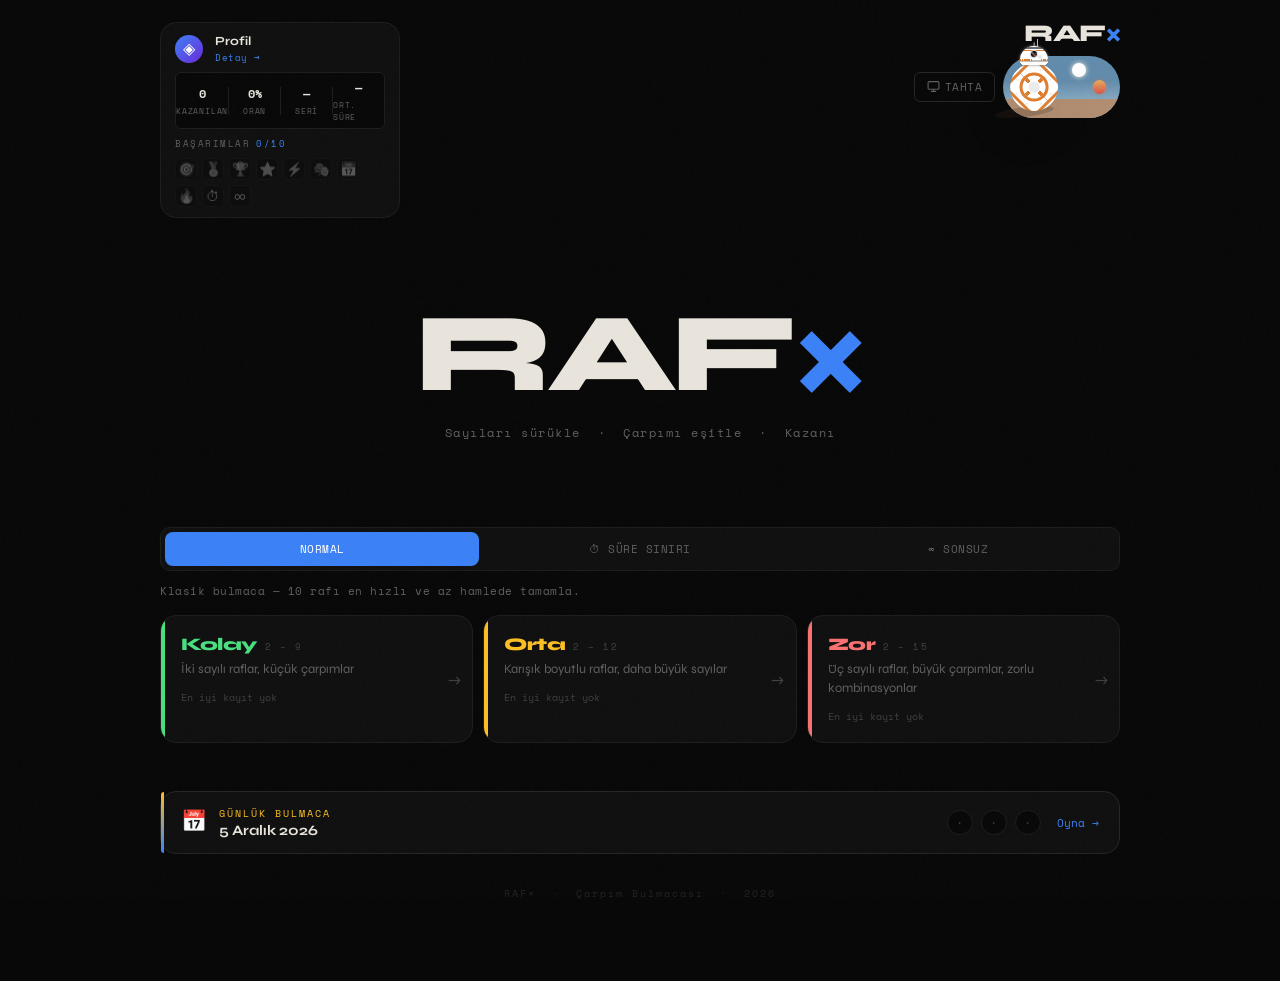
==== commit d1e70754: "Add files via upload" ====
--- a/index.html
+++ b/index.html
@@ -142,39 +142,31 @@
   </section>
 
   <!-- ── Günlük Bulmaca ── -->
-  <section class="daily-section">
-    <div class="daily-section-head">
-      <div>
-        <div class="daily-section-label">Günlük Bulmaca</div>
-        <div class="daily-section-date" id="daily-date"></div>
-      </div>
-      <div class="daily-streak" id="daily-streak" style="display:none"></div>
-    </div>
-    <div class="daily-cards" id="daily-cards"><!-- JS --></div>
-  </section>
-
-  <!-- ── Nasıl Oynanır ── -->
-  <section class="how-section">
-    <div class="section-label">Nasıl Oynanır?</div>
-    <div class="how-steps">
-      <div class="how-step">
-        <span class="step-n">01</span>
-        <p class="step-text">Her rafın üstünde bir <b>hedef sayı</b> var.</p>
-      </div>
-      <div class="how-step">
-        <span class="step-n">02</span>
-        <p class="step-text">Sayı chiplerini sürükleyip raflara <b>bırak</b>.</p>
-      </div>
-      <div class="how-step">
-        <span class="step-n">03</span>
-        <p class="step-text">Raftaki sayıların <b>çarpımı</b> hedefe eşit olunca raf kilitlenir.</p>
-      </div>
-      <div class="how-step">
-        <span class="step-n">04</span>
-        <p class="step-text">10 rafı tamamla, en <b>az hamlede</b> en hızlı kazan!</p>
-      </div>
-    </div>
-  </section>
+  <div class="daily-row" id="daily-row" onclick="openDailyModal()">
+    <div class="daily-row-left">
+      <span class="daily-row-icon">📅</span>
+      <div class="daily-row-meta">
+        <span class="daily-row-label">Günlük Bulmaca</span>
+        <span class="daily-row-date" id="daily-date"></span>
+      </div>
+    </div>
+    <div class="daily-row-right">
+      <div class="daily-row-dots" id="daily-row-dots"><!-- JS --></div>
+      <span class="daily-row-cta">Oyna →</span>
+    </div>
+  </div>
+
+  <!-- Günlük Bulmaca Modalı -->
+  <div id="daily-modal" onclick="if(event.target===this)closeDailyModal()">
+    <div class="daily-modal-card">
+      <div class="daily-modal-header">
+        <div class="daily-modal-title">📅 Günlük Bulmaca</div>
+        <button class="daily-modal-close" onclick="closeDailyModal()">✕</button>
+      </div>
+      <div class="daily-modal-date" id="daily-modal-date"></div>
+      <div class="daily-modal-diffs" id="daily-modal-diffs"><!-- JS --></div>
+    </div>
+  </div>
 
   <footer class="landing-footer">
     RAF× &nbsp;·&nbsp; Çarpım Bulmacası &nbsp;·&nbsp; 2026
@@ -221,51 +213,62 @@
 }
 
 /* ════ GÜNLÜK BULMACA ════ */
-function buildDailyCards() {
-  // Tarih başlığı
+const DAILY_DIFFS = [
+  { key: 'easy',   label: 'Kolay' },
+  { key: 'medium', label: 'Orta'  },
+  { key: 'hard',   label: 'Zor'   },
+];
+
+function buildDailyRow() {
   const today = new Date();
   const dateStr = today.toLocaleDateString('tr-TR', { day: 'numeric', month: 'long', year: 'numeric' });
-  const el = document.getElementById('daily-date');
-  if (el) el.textContent = dateStr;
-
-  // Streak rozeti
-  const s = getStats();
-  const streakEl = document.getElementById('daily-streak');
-  if (streakEl && s.streak > 1) {
-    streakEl.textContent = `🔥 ${s.streak} günlük seri`;
-    streakEl.style.display = '';
+  const dateEl = document.getElementById('daily-date');
+  if (dateEl) dateEl.textContent = dateStr;
+
+  // Üç zorluk için tamamlanma noktaları
+  const dots = document.getElementById('daily-row-dots');
+  if (dots) {
+    dots.innerHTML = DAILY_DIFFS.map(({ key }) => {
+      const result = getDailyResult(key);
+      const played = !!result;
+      const stars  = played ? result.stars : 0;
+      return `<span class="daily-dot ${key}${played ? ' played' : ''}" title="${{easy:'Kolay',medium:'Orta',hard:'Zor'}[key]}">${played ? '★'.repeat(stars) + '<span class="daily-dot-empty">' + '★'.repeat(3-stars) + '</span>' : '·'}</span>`;
+    }).join('');
   }
-
-  const container = document.getElementById('daily-cards');
-  if (!container) return;
-
-  const diffs = [
-    { key: 'easy',   label: 'Kolay' },
-    { key: 'medium', label: 'Orta'  },
-    { key: 'hard',   label: 'Zor'   },
-  ];
-
-  container.innerHTML = diffs.map(({ key, label }) => {
-    const result = getDailyResult(key);
-    const played = !!result;
-    const stars  = played ? result.stars : 0;
-
-    return `
-      <a href="game.html?d=${key}&daily=1" class="daily-card${played ? ' played' : ''}">
-        <div class="daily-card-top">
-          <span class="daily-card-diff ${key}">${label}</span>
-          ${played ? '<span class="daily-card-check">✓</span>' : ''}
-        </div>
-        <div class="daily-card-stars">
-          ${'★'.repeat(stars)}<span class="daily-stars-empty">${'★'.repeat(3 - stars)}</span>
-        </div>
-        ${played
-          ? `<div class="daily-card-meta">${formatTime(result.time)} · ${result.moves} hamle</div>`
-          : `<div class="daily-card-meta">Oyna →</div>`
-        }
-      </a>
-    `;
-  }).join('');
+}
+
+function openDailyModal() {
+  const today = new Date();
+  const dateStr = today.toLocaleDateString('tr-TR', { day: 'numeric', month: 'long', year: 'numeric' });
+  const dateEl = document.getElementById('daily-modal-date');
+  if (dateEl) dateEl.textContent = dateStr;
+
+  const container = document.getElementById('daily-modal-diffs');
+  if (container) {
+    container.innerHTML = DAILY_DIFFS.map(({ key, label }) => {
+      const result = getDailyResult(key);
+      const played = !!result;
+      const stars  = played ? result.stars : 0;
+      return `
+        <a href="game.html?d=${key}&daily=1" class="daily-modal-diff${played ? ' played' : ''}">
+          <div class="daily-modal-diff-left">
+            <span class="daily-modal-diff-name ${key}">${label}</span>
+            ${played ? `<span class="daily-modal-diff-meta">${formatTime(result.time)} · ${result.moves} hamle</span>` : '<span class="daily-modal-diff-meta">Oynanmadı</span>'}
+          </div>
+          <div class="daily-modal-diff-right">
+            <span class="daily-modal-stars">${'★'.repeat(stars)}<span class="daily-modal-stars-empty">${'★'.repeat(3-stars)}</span></span>
+            ${played ? '<span class="daily-modal-check">✓</span>' : '<span class="daily-modal-arrow">→</span>'}
+          </div>
+        </a>
+      `;
+    }).join('');
+  }
+
+  document.getElementById('daily-modal').classList.add('show');
+}
+
+function closeDailyModal() {
+  document.getElementById('daily-modal').classList.remove('show');
 }
 
 /* ════ PROFİL KARTI (nav sol) ════ */
@@ -388,7 +391,7 @@
   });
 
   updateDiffLinks();
-  buildDailyCards();
+  buildDailyRow();
   buildNavProfile();
   buildHeroBadges();
 });
--- a/css/style.css
+++ b/css/style.css
@@ -138,9 +138,9 @@
   background: var(--panel);
   border: 1px solid var(--border);
   border-radius: var(--r-lg);
-  padding: 16px 18px;
-  display: flex; flex-direction: column; gap: 14px;
-  min-width: 240px; max-width: 300px;
+  padding: 10px 14px;
+  display: flex; flex-direction: column; gap: 8px;
+  min-width: 200px; max-width: 240px;
   flex-shrink: 0;
   transition: background .2s, border-color .2s;
 }
@@ -149,7 +149,7 @@
   display: flex; align-items: center; gap: 12px;
 }
 .np-avatar {
-  width: 38px; height: 38px;
+  width: 28px; height: 28px;
   background: linear-gradient(135deg, var(--accent), #6d28d9);
   border-radius: 50%;
   display: flex; align-items: center; justify-content: center;
@@ -160,7 +160,7 @@
   display: flex; flex-direction: column; gap: 3px;
 }
 .np-title {
-  font-family: var(--sans); font-weight: 700; font-size: 0.9rem; color: var(--text);
+  font-family: var(--sans); font-weight: 700; font-size: 0.78rem; color: var(--text);
 }
 .np-detail-btn {
   background: none; border: none; padding: 0;
@@ -181,7 +181,7 @@
   overflow: hidden;
 }
 .np-stat-row {
-  flex: 1; padding: 8px 0;
+  flex: 1; padding: 5px 0;
   display: flex; flex-direction: column; align-items: center; gap: 2px;
 }
 .np-stat-sep {
@@ -189,7 +189,7 @@
 }
 .np-stat-val {
   font-family: var(--mono); font-weight: 700;
-  font-size: 0.95rem; color: var(--text);
+  font-size: 0.78rem; color: var(--text);
   white-space: nowrap;
 }
 .np-stat-lbl {
@@ -213,7 +213,7 @@
   display: flex; flex-wrap: wrap; gap: 5px;
 }
 .np-ach-chip {
-  width: 28px; height: 28px;
+  width: 22px; height: 22px;
   border-radius: var(--r-sm);
   border: 1px solid var(--border);
   background: var(--bg);
@@ -1517,6 +1517,135 @@
   color: var(--muted3);
 }
 
+/* ════════════════════════════════════════
+   GÜNLÜK BULMACA — TEK SATIR + MODAL
+════════════════════════════════════════ */
+
+.daily-row {
+  width: 100%; max-width: 960px;
+  background: var(--panel);
+  border: 1px solid var(--border2);
+  border-radius: var(--r-lg);
+  padding: 14px 20px;
+  display: flex; align-items: center; justify-content: space-between; gap: 16px;
+  cursor: pointer;
+  position: relative;
+  transition: border-color .18s, transform .14s;
+}
+.daily-row::before {
+  content: '';
+  position: absolute; left: 0; top: 0; bottom: 0; width: 3px;
+  background: linear-gradient(180deg, var(--gold), var(--accent));
+  border-radius: var(--r-lg) 0 0 var(--r-lg);
+}
+.daily-row:hover { border-color: var(--gold); transform: translateY(-1px); }
+
+.daily-row-left {
+  display: flex; align-items: center; gap: 12px;
+}
+.daily-row-icon { font-size: 1.3rem; line-height: 1; }
+.daily-row-meta { display: flex; flex-direction: column; gap: 2px; }
+.daily-row-label {
+  font-family: var(--mono); font-size: 0.6rem;
+  color: var(--gold); text-transform: uppercase; letter-spacing: 2px;
+}
+.daily-row-date {
+  font-family: var(--sans); font-weight: 700; font-size: 0.9rem; color: var(--text);
+}
+
+.daily-row-right {
+  display: flex; align-items: center; gap: 16px;
+}
+.daily-row-dots {
+  display: flex; align-items: center; gap: 8px;
+}
+.daily-dot {
+  font-family: var(--mono); font-size: 0.75rem;
+  color: var(--muted); letter-spacing: 1px;
+  padding: 3px 8px;
+  border-radius: 20px;
+  border: 1px solid var(--border);
+  background: var(--bg);
+  white-space: nowrap;
+}
+.daily-dot.played          { border-color: var(--border2); }
+.daily-dot.easy.played     { color: var(--green); }
+.daily-dot.medium.played   { color: var(--gold); }
+.daily-dot.hard.played     { color: var(--red); }
+.daily-dot-empty           { color: var(--muted2); }
+
+.daily-row-cta {
+  font-family: var(--mono); font-size: 0.7rem;
+  color: var(--accent); white-space: nowrap;
+}
+
+/* ── Günlük Modal ── */
+#daily-modal {
+  display: none;
+  position: fixed; inset: 0;
+  background: rgba(0,0,0,.55);
+  backdrop-filter: blur(4px);
+  z-index: 200;
+  align-items: center; justify-content: center;
+}
+#daily-modal.show { display: flex; }
+
+.daily-modal-card {
+  background: var(--panel);
+  border: 1px solid var(--border2);
+  border-radius: var(--r-lg);
+  padding: 24px;
+  width: 100%; max-width: 400px;
+  display: flex; flex-direction: column; gap: 16px;
+  box-shadow: var(--shadow-lg);
+}
+.daily-modal-header {
+  display: flex; align-items: center; justify-content: space-between;
+}
+.daily-modal-title {
+  font-family: var(--sans); font-weight: 700; font-size: 1rem; color: var(--text);
+}
+.daily-modal-close {
+  background: none; border: none; cursor: pointer;
+  color: var(--muted3); font-size: 0.9rem; padding: 4px 6px;
+  border-radius: var(--r-sm); transition: color .15s;
+}
+.daily-modal-close:hover { color: var(--text); }
+.daily-modal-date {
+  font-family: var(--mono); font-size: 0.6rem;
+  color: var(--muted3); text-transform: uppercase; letter-spacing: 1.5px;
+  margin-top: -8px;
+}
+.daily-modal-diffs {
+  display: flex; flex-direction: column; gap: 8px;
+}
+.daily-modal-diff {
+  display: flex; align-items: center; justify-content: space-between;
+  background: var(--bg);
+  border: 1px solid var(--border);
+  border-radius: var(--r);
+  padding: 12px 16px;
+  text-decoration: none; color: inherit;
+  transition: border-color .15s, transform .12s;
+}
+.daily-modal-diff:hover       { border-color: var(--border2); transform: translateX(3px); }
+.daily-modal-diff.played      { border-color: var(--green); }
+
+.daily-modal-diff-left  { display: flex; flex-direction: column; gap: 3px; }
+.daily-modal-diff-name  { font-family: var(--sans); font-weight: 700; font-size: 0.95rem; }
+.daily-modal-diff-name.easy   { color: var(--green); }
+.daily-modal-diff-name.medium { color: var(--gold); }
+.daily-modal-diff-name.hard   { color: var(--red); }
+.daily-modal-diff-meta {
+  font-family: var(--mono); font-size: 0.58rem;
+  color: var(--muted3); text-transform: uppercase; letter-spacing: 1px;
+}
+.daily-modal-diff-right { display: flex; align-items: center; gap: 10px; }
+.daily-modal-stars      { font-size: 0.9rem; color: var(--gold); letter-spacing: 1px; }
+.daily-modal-stars-empty { color: var(--muted2); }
+.daily-modal-check      { color: var(--green); font-family: var(--mono); font-size: 0.8rem; }
+.daily-modal-arrow      { color: var(--muted3); font-family: var(--mono); font-size: 0.8rem; }
+
 @media (max-width: 768px) {
   .daily-cards { grid-template-columns: 1fr; }
   .daily-card  { flex-direction: row; align-items: center; padding: 14px 18px; gap: 14px; }
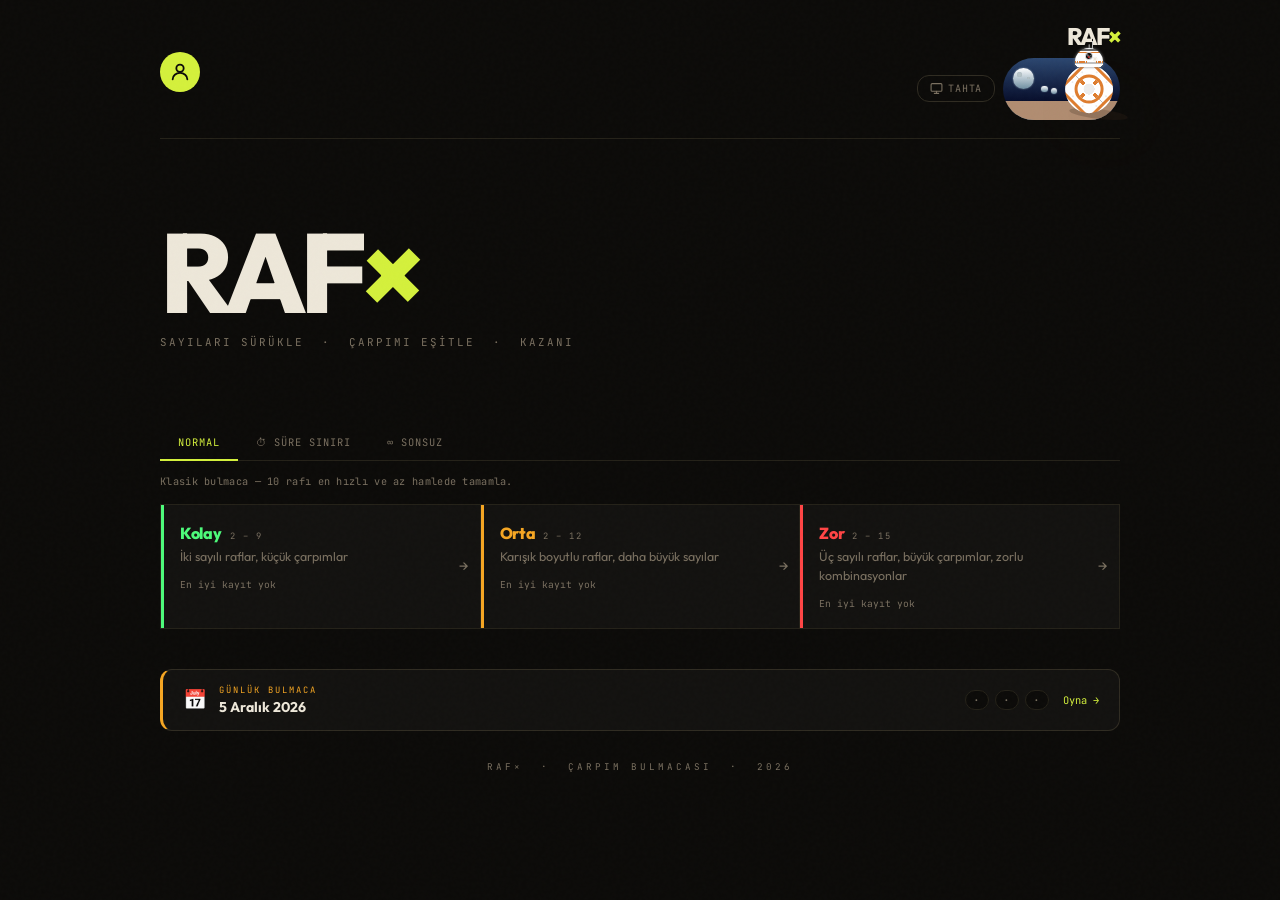
==== commit d9a03130: "Add files via upload" ====
--- a/index.html
+++ b/index.html
@@ -16,25 +16,12 @@
   <!-- ── Navigasyon ── -->
   <nav class="site-nav">
 
-    <!-- Sol: Profil Kartı -->
-    <div class="nav-profile" id="nav-profile">
-      <div class="np-header">
-        <div class="np-avatar">◈</div>
-        <div class="np-meta">
-          <span class="np-title">Profil</span>
-          <button class="np-detail-btn" onclick="openStats()">Detay →</button>
-        </div>
-      </div>
-      <div class="np-stats" id="np-stats">
-        <!-- JS ile doldurulur -->
-      </div>
-      <div class="np-ach-wrap">
-        <span class="np-ach-label">Başarımlar <span id="np-ach-count"></span></span>
-        <div class="np-ach-grid" id="np-ach-grid">
-          <!-- JS ile doldurulur -->
-        </div>
-      </div>
-    </div>
+    <!-- Sol: Profil İkonu -->
+    <button class="nav-profile-icon-btn" id="nav-profile-icon-btn" title="Profil" onclick="openProfileModal()">
+      <svg viewBox="0 0 24 24" fill="none" stroke="currentColor" stroke-width="2" stroke-linecap="round" stroke-linejoin="round" width="22" height="22">
+        <circle cx="12" cy="8" r="4"/><path d="M4 20c0-4 3.6-7 8-7s8 3 8 7"/>
+      </svg>
+    </button>
 
     <!-- Sağ: Brand + Kontroller -->
     <div class="nav-right">
@@ -174,6 +161,19 @@
 
 </div><!-- /landing -->
 
+<!-- ── Profil Modali (mobil) ── -->
+<div id="profile-modal" onclick="if(event.target===this)closeProfileModal()">
+  <div class="profile-modal-card">
+    <div class="profile-modal-header">
+      <div class="profile-modal-avatar">◈</div>
+      <div class="profile-modal-title">Profil</div>
+      <button class="profile-modal-stats-btn" onclick="closeProfileModal(); openStats()">İstatistikler →</button>
+      <button class="profile-modal-close" onclick="closeProfileModal()">✕</button>
+    </div>
+    <div id="profile-modal-body"></div>
+  </div>
+</div>
+
 <!-- ── İstatistik Modali ── -->
 <div id="stats-modal" onclick="if(event.target===this)closeStats()">
   <div class="stats-card">
@@ -373,6 +373,59 @@
           <div class="diff-bar-count">${s.byDiff[d].wins}</div>
         </div>
       `).join('')}
+    </div>
+  `;
+}
+
+/* ════ PROFİL MODALİ (mobil) ════ */
+function openProfileModal() {
+  buildProfileModal();
+  document.getElementById('profile-modal').classList.add('show');
+}
+function closeProfileModal() {
+  document.getElementById('profile-modal').classList.remove('show');
+}
+
+function buildProfileModal() {
+  const s        = getStats();
+  const unlocked = getUnlockedIds();
+  const pct      = s.totalGames > 0 ? Math.round((s.totalWins / s.totalGames) * 100) : 0;
+  const avg      = s.totalWins > 0 ? formatTime(Math.round(s.totalTime / s.totalWins)) : '—';
+  const avgM     = s.totalWins > 0 ? Math.round(s.totalMoves / s.totalWins) : '—';
+  const maxW     = Math.max(s.byDiff.easy.wins, s.byDiff.medium.wins, s.byDiff.hard.wins, 1);
+  const barPct   = d => Math.round((s.byDiff[d].wins / maxW) * 100);
+
+  document.getElementById('profile-modal-body').innerHTML = `
+    <div class="pm-stats-grid">
+      <div class="pm-stat"><span class="pm-stat-val">${s.totalGames}</span><span class="pm-stat-lbl">Oyun</span></div>
+      <div class="pm-stat"><span class="pm-stat-val">${s.totalWins}</span><span class="pm-stat-lbl">Kazanılan</span></div>
+      <div class="pm-stat"><span class="pm-stat-val">${pct}%</span><span class="pm-stat-lbl">Oran</span></div>
+      <div class="pm-stat"><span class="pm-stat-val">${avg}</span><span class="pm-stat-lbl">Ort. Süre</span></div>
+      <div class="pm-stat"><span class="pm-stat-val">${avgM}</span><span class="pm-stat-lbl">Ort. Hamle</span></div>
+      <div class="pm-stat"><span class="pm-stat-val">${s.streak > 0 ? '🔥' + s.streak : '—'}</span><span class="pm-stat-lbl">Seri</span></div>
+      <div class="pm-stat"><span class="pm-stat-val">${s.bestStreak}</span><span class="pm-stat-lbl">En Uzun Seri</span></div>
+      <div class="pm-stat"><span class="pm-stat-val">${s.endless.best || 0}</span><span class="pm-stat-lbl">Sonsuz Rekoru</span></div>
+      <div class="pm-stat"><span class="pm-stat-val">${s.dailyWins}</span><span class="pm-stat-lbl">Günlük Kazan</span></div>
+    </div>
+    <div class="pm-section-label">Zorluk Dağılımı</div>
+    <div class="pm-diff-bars">
+      ${['easy','medium','hard'].map(d => `
+        <div class="pm-diff-bar-row" data-diff="${d}">
+          <div class="pm-diff-bar-label">${{easy:'Kolay',medium:'Orta',hard:'Zor'}[d]}</div>
+          <div class="pm-diff-bar-track"><div class="pm-diff-bar-fill" style="width:${barPct(d)}%"></div></div>
+          <div class="pm-diff-bar-count">${s.byDiff[d].wins}</div>
+        </div>
+      `).join('')}
+    </div>
+    <div class="pm-section-label">Başarımlar <span class="pm-ach-count">${unlocked.size}/${ACHIEVEMENTS.length}</span></div>
+    <div class="pm-ach-grid">
+      ${ACHIEVEMENTS.map(a => {
+        const on = unlocked.has(a.id);
+        return `<div class="pm-ach-chip${on ? ' on' : ''}" title="${a.name}">
+          <span class="pm-ach-icon">${a.icon}</span>
+          <span class="pm-ach-name">${a.name}</span>
+        </div>`;
+      }).join('')}
     </div>
   `;
 }
@@ -392,7 +445,6 @@
 
   updateDiffLinks();
   buildDailyRow();
-  buildNavProfile();
   buildHeroBadges();
 });
 </script>
--- a/css/style.css
+++ b/css/style.css
@@ -1,73 +1,76 @@
 /* ═══════════════════════════════════════════════
-   RAF× — style.css
+   RAF× — style.css  |  Editorial Dark
+   Fonts: Outfit 700/800 + JetBrains Mono 400/700
+   Accent: Acid Lime #d4f03c  |  No glass, no purple
 ═══════════════════════════════════════════════ */
 
-@import url('https://fonts.googleapis.com/css2?family=Space+Mono:wght@400;700&family=Syne:wght@400;700;800&display=swap');
+@import url('https://fonts.googleapis.com/css2?family=Outfit:wght@400;600;700;800&family=JetBrains+Mono:wght@400;500;700&display=swap');
 
 /* ════════════════════════════════════════
    TEMA DEĞİŞKENLERİ
 ════════════════════════════════════════ */
 
-/* Koyu tema (varsayılan) */
 :root {
-  --bg:       #080808;
-  --panel:    #101010;
-  --panel2:   #141414;
-  --border:   #1e1e1e;
-  --border2:  #262626;
-  --text:     #e8e4dc;
-  --muted:    #404040;
-  --muted2:   #242424;
-  --muted3:   #606060;
-
-  --chip-bg:     #181818;
-  --chip-border: #282828;
-  --chip-hover:  #222222;
-
-  --green:  #4ade80;
-  --red:    #f87171;
-  --gold:   #fbbf24;
-  --accent: #3b82f6;
-  --blue:   #3b82f6;
+  --bg:       #0c0b09;
+  --panel:    #131210;
+  --panel2:   #181612;
+  --border:   #252219;
+  --border2:  #302c22;
+  --text:     #ede7d9;
+  --muted:    #5c5648;
+  --muted2:   #252219;
+  --muted3:   #7a7060;
+
+  --chip-bg:     #161412;
+  --chip-border: #26231c;
+  --chip-hover:  #1e1b15;
+
+  --green:  #4dfa7a;
+  --red:    #ff4545;
+  --gold:   #f5a623;
+  --accent: #d4f03c;
+  --blue:   #d4f03c;
 
   --r-sm: 6px;
-  --r:    10px;
-  --r-lg: 16px;
-
-  --mono: 'Space Mono', monospace;
-  --sans: 'Syne', sans-serif;
-
-  --shadow:    0 6px 22px rgba(0,0,0,.55);
-  --shadow-lg: 0 12px 40px rgba(0,0,0,.7);
-}
-
-/* Açık tema */
+  --r:    12px;
+  --r-lg: 18px;
+
+  --mono: 'JetBrains Mono', monospace;
+  --sans: 'Outfit', sans-serif;
+
+  --shadow:    0 4px 20px rgba(0,0,0,.6);
+  --shadow-lg: 0 10px 40px rgba(0,0,0,.75);
+}
+
 [data-theme="light"] {
-  --bg:       #ffffff;
-  --panel:    #f5f8ff;
-  --panel2:   #edf2ff;
-  --border:   #dde5f5;
-  --border2:  #ccd8f0;
-  --text:     #0a0f1e;
-  --muted:    #a0aec0;
-  --muted2:   #dde5f5;
-  --muted3:   #6b7fa3;
-
-  --chip-bg:     #edf2ff;
-  --chip-border: #ccd8f0;
-  --chip-hover:  #dde8ff;
-
-  --green:  #16a34a;
-  --red:    #dc2626;
-  --gold:   #b45309;
-  --accent: #2563eb;
-
-  --shadow:    0 4px 16px rgba(0,0,0,.1);
-  --shadow-lg: 0 8px 30px rgba(0,0,0,.15);
+  --bg:       #f2ede4;
+  --panel:    #e9e3d9;
+  --panel2:   #dfd8cc;
+  --border:   #cfc8bc;
+  --border2:  #bfb8ac;
+  --text:     #1a1714;
+  --muted:    #8a8478;
+  --muted2:   #d0c9bc;
+  --muted3:   #6a6460;
+
+  --chip-bg:     #e9e3d9;
+  --chip-border: #cfc8bc;
+  --chip-hover:  #dfd8cc;
+
+  --green:  #1a9640;
+  --red:    #d42020;
+  --gold:   #b87800;
+  --accent: #5c8800;
+
+  --shadow:    0 4px 16px rgba(0,0,0,.12);
+  --shadow-lg: 0 8px 28px rgba(0,0,0,.18);
 }
 
 /* ── Reset ── */
-*, *::before, *::after { box-sizing: border-box; margin: 0; padding: 0; }
+*, *::before, *::after {
+  box-sizing: border-box; margin: 0; padding: 0;
+  -webkit-tap-highlight-color: transparent;
+}
 html { scroll-behavior: smooth; }
 
 body {
@@ -79,40 +82,44 @@
   transition: background .3s, color .3s;
 }
 
-/* Grain overlay — koyu temada */
+/* Grain — koyu temada */
 body::before {
   content: '';
   position: fixed; inset: 0;
-  background-image: url("data:image/svg+xml,%3Csvg viewBox='0 0 256 256' xmlns='http://www.w3.org/2000/svg'%3E%3Cfilter id='n'%3E%3CfeTurbulence type='fractalNoise' baseFrequency='0.9' numOctaves='4' stitchTiles='stitch'/%3E%3C/filter%3E%3Crect width='100%25' height='100%25' filter='url(%23n)' opacity='0.04'/%3E%3C/svg%3E");
+  background-image: url("data:image/svg+xml,%3Csvg viewBox='0 0 256 256' xmlns='http://www.w3.org/2000/svg'%3E%3Cfilter id='n'%3E%3CfeTurbulence type='fractalNoise' baseFrequency='0.9' numOctaves='4' stitchTiles='stitch'/%3E%3C/filter%3E%3Crect width='100%25' height='100%25' filter='url(%23n)' opacity='0.035'/%3E%3C/svg%3E");
   pointer-events: none; z-index: 9999;
   opacity: 0; transition: opacity .3s;
 }
-[data-theme="dark"] body::before { opacity: 0.4; }
+[data-theme="dark"] body::before { opacity: 0.45; }
 
 a { color: inherit; text-decoration: none; }
 
 /* ── Butonlar ── */
 .btn {
   display: inline-flex; align-items: center; justify-content: center; gap: 6px;
-  padding: 11px 24px; border: none; border-radius: var(--r);
-  font-family: var(--sans); font-weight: 700; font-size: 1rem;
+  padding: 11px 24px;
+  border: 1px solid var(--border2);
+  border-radius: var(--r);
+  font-family: var(--sans); font-weight: 700; font-size: 0.95rem;
   cursor: pointer;
-  transition: transform .14s, box-shadow .14s, background .2s, color .2s;
+  transition: background .18s, color .18s, border-color .18s;
   text-decoration: none; white-space: nowrap;
   min-height: 44px;
-}
-.btn:hover  { transform: translateY(-2px); box-shadow: var(--shadow); }
-.btn:active { transform: translateY(0); box-shadow: none; }
-
-.btn-primary { background: var(--accent); color: #fff; }
-.btn-primary:hover { opacity: .88; }
+  letter-spacing: 0.3px;
+}
+.btn-primary {
+  background: var(--accent); color: #0c0b09;
+  border-color: var(--accent);
+}
+.btn-primary:hover { opacity: .85; }
 
 .btn-ghost {
   background: transparent;
-  border: 1px solid var(--border2); color: var(--muted3);
-}
-.btn-ghost:hover { border-color: var(--muted3); color: var(--text); }
-.btn-sm { padding: 8px 16px; font-size: 0.82rem; border-radius: var(--r-sm); min-height: 38px; }
+  border-color: var(--border2); color: var(--muted3);
+}
+.btn-ghost:hover { border-color: var(--text); color: var(--text); }
+
+.btn-sm { padding: 7px 14px; font-size: 0.8rem; min-height: 36px; }
 
 /* ════════════════════════════════════════
    LANDING PAGE
@@ -121,123 +128,191 @@
 .landing {
   min-height: 100vh;
   display: flex; flex-direction: column; align-items: center;
-  padding: 0 20px 80px;
-  gap: 48px;
+  padding: 0 24px 80px;
+  gap: 40px;
 }
 
 /* ── Nav ── */
 .site-nav {
   width: 100%; max-width: 960px;
-  display: flex; align-items: flex-start; justify-content: space-between;
+  display: flex; align-items: center; justify-content: space-between;
   gap: 20px;
-  padding: 22px 0 0;
-}
-
-/* ── Profil Kartı (nav sol) ── */
-.nav-profile {
+  padding: 24px 0 0;
+  border-bottom: 1px solid var(--border);
+  padding-bottom: 18px;
+}
+
+/* ── Sol profil ikon butonu ── */
+.nav-profile-icon-btn {
+  display: flex; align-items: center; justify-content: center;
+  width: 40px; height: 40px; padding: 0;
+  border-radius: 50%;
+  background: var(--accent);
+  border: none;
+  color: #0c0b09;
+  cursor: pointer;
+  flex-shrink: 0;
+  transition: opacity .15s;
+}
+.nav-profile-icon-btn:hover { opacity: .82; }
+
+/* Eski profil kartı — kullanılmıyor ama class bozulmasın */
+.nav-profile { display: none; }
+.np-header, .np-avatar, .np-meta, .np-title, .np-detail-btn,
+.np-stats, .np-stat-row, .np-stat-sep, .np-stat-val, .np-stat-lbl,
+.np-ach-wrap, .np-ach-label, .np-ach-grid, .np-ach-chip,
+#np-ach-count { display: none; }
+
+/* ── Profil Modali ── */
+#profile-modal {
+  display: none;
+  position: fixed; inset: 0; z-index: 900;
+  background: rgba(10,9,7,.7);
+  align-items: flex-end; justify-content: center;
+}
+#profile-modal.show { display: flex; }
+
+.profile-modal-card {
   background: var(--panel);
-  border: 1px solid var(--border);
-  border-radius: var(--r-lg);
-  padding: 10px 14px;
-  display: flex; flex-direction: column; gap: 8px;
-  min-width: 200px; max-width: 240px;
-  flex-shrink: 0;
-  transition: background .2s, border-color .2s;
-}
-
-.np-header {
-  display: flex; align-items: center; gap: 12px;
-}
-.np-avatar {
-  width: 28px; height: 28px;
-  background: linear-gradient(135deg, var(--accent), #6d28d9);
+  border-top: 2px solid var(--accent);
+  border-left: 1px solid var(--border2);
+  border-right: 1px solid var(--border2);
+  border-radius: 0;
+  width: 100%; max-width: 540px;
+  max-height: 88vh;
+  overflow-y: auto;
+  padding: 24px 24px 48px;
+  display: flex; flex-direction: column; gap: 20px;
+  animation: slideUp .22s ease;
+}
+@keyframes slideUp {
+  from { transform: translateY(32px); opacity: 0; }
+  to   { transform: translateY(0);    opacity: 1; }
+}
+
+.profile-modal-header {
+  display: flex; align-items: center; gap: 14px;
+  border-bottom: 1px solid var(--border);
+  padding-bottom: 16px;
+}
+.profile-modal-avatar {
+  width: 40px; height: 40px;
+  background: var(--accent);
   border-radius: 50%;
   display: flex; align-items: center; justify-content: center;
-  font-size: 1rem; color: #fff;
-  flex-shrink: 0;
-}
-.np-meta {
-  display: flex; flex-direction: column; gap: 3px;
-}
-.np-title {
-  font-family: var(--sans); font-weight: 700; font-size: 0.78rem; color: var(--text);
-}
-.np-detail-btn {
-  background: none; border: none; padding: 0;
+  font-size: 1.1rem; color: #0c0b09; flex-shrink: 0;
+}
+.profile-modal-title {
+  font-family: var(--sans); font-weight: 800; font-size: 1.1rem;
+  color: var(--text); flex: 1; letter-spacing: -0.3px;
+}
+.profile-modal-stats-btn {
+  background: none; border: 1px solid var(--accent);
+  color: var(--accent); cursor: pointer;
   font-family: var(--mono); font-size: 0.58rem;
-  color: var(--accent); cursor: pointer;
+  padding: 4px 10px; border-radius: var(--r);
   letter-spacing: 0.5px;
-  transition: opacity .15s;
-  text-align: left;
-}
-.np-detail-btn:hover { opacity: .7; }
-
-/* İstatistik satırları */
-.np-stats {
-  display: flex; align-items: center; gap: 0;
-  background: var(--bg);
+  transition: background .15s, color .15s;
+}
+.profile-modal-stats-btn:hover { background: var(--accent); color: #0c0b09; }
+
+.profile-modal-close {
+  background: none; border: 1px solid var(--border2);
+  font-size: 0.85rem; color: var(--muted3);
+  cursor: pointer; padding: 4px 9px;
+  border-radius: var(--r);
+  transition: color .15s, border-color .15s;
+  font-family: var(--mono);
+}
+.profile-modal-close:hover { color: var(--text); border-color: var(--muted3); }
+
+/* İstatistik grid */
+.pm-stats-grid {
+  display: grid; grid-template-columns: repeat(3, 1fr);
   border: 1px solid var(--border);
-  border-radius: var(--r-sm);
-  overflow: hidden;
-}
-.np-stat-row {
-  flex: 1; padding: 5px 0;
-  display: flex; flex-direction: column; align-items: center; gap: 2px;
-}
-.np-stat-sep {
-  width: 1px; height: 28px; background: var(--border); flex-shrink: 0;
-}
-.np-stat-val {
+}
+.pm-stat {
+  padding: 14px 10px;
+  display: flex; flex-direction: column; align-items: center; gap: 4px;
+  border-right: 1px solid var(--border);
+  border-bottom: 1px solid var(--border);
+}
+.pm-stat:nth-child(3n) { border-right: none; }
+.pm-stat:nth-child(n+7) { border-bottom: none; }
+.pm-stat-val {
   font-family: var(--mono); font-weight: 700;
-  font-size: 0.78rem; color: var(--text);
-  white-space: nowrap;
-}
-.np-stat-lbl {
-  font-family: var(--mono); font-size: 0.52rem;
-  color: var(--muted3); text-transform: uppercase; letter-spacing: 0.8px;
-}
-
-/* Başarım ikonları */
-.np-ach-wrap {
-  display: flex; flex-direction: column; gap: 8px;
-}
-.np-ach-label {
+  font-size: 1.1rem; color: var(--text);
+}
+.pm-stat-lbl {
+  font-family: var(--mono); font-size: 0.5rem;
+  color: var(--muted3); text-transform: uppercase; letter-spacing: 1px;
+  text-align: center;
+}
+
+.pm-section-label {
   font-family: var(--mono); font-size: 0.58rem;
-  color: var(--muted3); text-transform: uppercase; letter-spacing: 1.5px;
-  display: flex; align-items: center; gap: 6px;
-}
-#np-ach-count {
-  color: var(--accent); font-size: 0.55rem;
-}
-.np-ach-grid {
-  display: flex; flex-wrap: wrap; gap: 5px;
-}
-.np-ach-chip {
-  width: 22px; height: 22px;
-  border-radius: var(--r-sm);
+  color: var(--muted3); text-transform: uppercase; letter-spacing: 2px;
+  display: flex; align-items: center; gap: 10px;
+  padding-bottom: 10px;
+  border-bottom: 1px solid var(--border);
+}
+.pm-ach-count { color: var(--accent); }
+
+/* Zorluk barları */
+.pm-diff-bars { display: flex; flex-direction: column; gap: 10px; }
+.pm-diff-bar-row { display: flex; align-items: center; gap: 10px; }
+.pm-diff-bar-label {
+  font-family: var(--mono); font-size: 0.62rem;
+  color: var(--muted3); width: 38px; flex-shrink: 0;
+  text-transform: uppercase;
+}
+.pm-diff-bar-track {
+  flex: 1; height: 4px;
+  background: var(--border2); overflow: hidden;
+}
+.pm-diff-bar-fill {
+  height: 100%; background: var(--accent);
+  transition: width .5s ease;
+}
+[data-diff="easy"]   .pm-diff-bar-fill { background: var(--green); }
+[data-diff="medium"] .pm-diff-bar-fill { background: var(--gold); }
+[data-diff="hard"]   .pm-diff-bar-fill { background: var(--red); }
+.pm-diff-bar-count {
+  font-family: var(--mono); font-size: 0.62rem;
+  color: var(--text); width: 20px; text-align: right; flex-shrink: 0;
+}
+
+/* Başarım grid */
+.pm-ach-grid {
+  display: grid; grid-template-columns: repeat(5, 1fr);
   border: 1px solid var(--border);
-  background: var(--bg);
-  display: flex; align-items: center; justify-content: center;
-  font-size: 0.85rem;
+}
+.pm-ach-chip {
+  padding: 12px 6px;
+  display: flex; flex-direction: column; align-items: center; gap: 5px;
+  border-right: 1px solid var(--border);
+  border-bottom: 1px solid var(--border);
   filter: grayscale(1); opacity: .3;
-  cursor: default;
-  transition: filter .2s, opacity .2s, border-color .2s, transform .15s;
-}
-.np-ach-chip.on {
-  filter: none; opacity: 1;
-  border-color: var(--gold);
-  background: rgba(180,83,9,.08);
-}
-.np-ach-chip:hover { transform: scale(1.15); }
-
-/* ── Nav sağ: brand + kontroller ── */
+  transition: filter .2s, opacity .2s;
+}
+.pm-ach-chip:nth-child(5n) { border-right: none; }
+.pm-ach-chip.on { filter: none; opacity: 1; }
+.pm-ach-icon { font-size: 1.2rem; }
+.pm-ach-name {
+  font-family: var(--mono); font-size: 0.44rem;
+  color: var(--muted3); text-align: center; line-height: 1.3;
+  text-transform: uppercase; letter-spacing: 0.5px;
+}
+.pm-ach-chip.on .pm-ach-name { color: var(--accent); }
+
+/* ── Nav Sağ ── */
 .nav-right {
   display: flex; flex-direction: column; align-items: flex-end; gap: 10px;
 }
 
 .nav-brand {
   font-family: var(--sans); font-weight: 800;
-  font-size: 1.5rem; letter-spacing: -1.5px;
+  font-size: 1.5rem; letter-spacing: -2px;
   color: var(--text); line-height: 1;
 }
 .nav-brand .x { color: var(--accent); }
@@ -250,13 +325,13 @@
   display: flex; align-items: center; gap: 5px;
   padding: 6px 12px;
   border: 1px solid var(--border2);
-  border-radius: var(--r-sm);
+  border-radius: var(--r);
   background: transparent;
   color: var(--muted3);
-  font-family: var(--mono); font-size: 0.66rem;
-  text-transform: uppercase; letter-spacing: 0.5px;
+  font-family: var(--mono); font-size: 0.63rem;
+  text-transform: uppercase; letter-spacing: 0.8px;
   cursor: pointer;
-  transition: border-color .18s, color .18s;
+  transition: border-color .15s, color .15s;
   white-space: nowrap;
 }
 .nav-btn:hover { border-color: var(--accent); color: var(--accent); }
@@ -265,54 +340,54 @@
 /* ── Hero ── */
 .hero {
   width: 100%; max-width: 960px;
-  text-align: center;
-  padding: 32px 0 0;
-  display: flex; flex-direction: column; align-items: center; gap: 14px;
+  padding: 40px 0 0;
+  display: flex; flex-direction: column; align-items: flex-start; gap: 10px;
 }
 
 .hero-logo {
   font-size: clamp(4rem, 11vw, 7rem);
-  font-weight: 800; letter-spacing: -6px; line-height: 1;
-  animation: logoIn .65s cubic-bezier(.34,1.56,.64,1) both;
+  font-weight: 800; letter-spacing: -6px; line-height: 0.95;
+  animation: logoIn .6s cubic-bezier(.34,1.56,.64,1) both;
 }
 .hero-logo .x { color: var(--accent); }
 
 @keyframes logoIn {
-  from { transform: scale(.5) rotate(-8deg); opacity: 0; }
-  to   { transform: scale(1)  rotate(0);     opacity: 1; }
+  from { transform: scale(.6); opacity: 0; }
+  to   { transform: scale(1);  opacity: 1; }
 }
 
 .hero-tagline {
-  font-family: var(--mono); font-size: 0.72rem;
-  color: var(--muted3); letter-spacing: 1.5px;
+  font-family: var(--mono); font-size: 0.68rem;
+  color: var(--muted3); letter-spacing: 2px;
+  text-transform: uppercase;
 }
 
 .hero-badges {
-  display: flex; gap: 8px; flex-wrap: wrap; justify-content: center;
-  min-height: 24px;
+  display: flex; gap: 6px; flex-wrap: wrap;
+  min-height: 22px;
+  margin-top: 4px;
 }
 .hero-badge {
-  font-family: var(--mono); font-size: 0.6rem;
-  color: var(--muted3); text-transform: uppercase; letter-spacing: 1px;
-  background: var(--panel); border: 1px solid var(--border);
-  border-radius: 20px; padding: 3px 11px;
-}
-
-/* ── Ortak bölüm etiketi ── */
+  font-family: var(--mono); font-size: 0.58rem;
+  color: var(--accent); text-transform: uppercase; letter-spacing: 1px;
+  border: 1px solid var(--accent);
+  border-radius: var(--r); padding: 2px 9px;
+}
+
+/* ── Bölüm etiketi ── */
 .section-label {
-  font-family: var(--mono); font-size: 0.62rem;
-  color: var(--muted); text-transform: uppercase; letter-spacing: 2.5px;
-  display: flex; align-items: center; gap: 8px;
+  font-family: var(--mono); font-size: 0.58rem;
+  color: var(--muted3); text-transform: uppercase; letter-spacing: 2.5px;
+  display: flex; align-items: center; gap: 10px;
   margin-bottom: 14px;
 }
 .section-label::after {
   content: ''; flex: 1; height: 1px; background: var(--border);
 }
 
-/* Eski section-title geriye dönük uyumluluk */
 .section-title {
-  font-family: var(--mono); font-size: 0.62rem;
-  color: var(--muted); text-transform: uppercase; letter-spacing: 2.5px;
+  font-family: var(--mono); font-size: 0.58rem;
+  color: var(--muted3); text-transform: uppercase; letter-spacing: 2.5px;
   margin-bottom: 14px; padding-bottom: 10px;
   border-bottom: 1px solid var(--border);
 }
@@ -328,64 +403,57 @@
 /* Mod sekmeleri */
 .mode-tabs {
   display: flex;
-  background: var(--panel);
-  border: 1px solid var(--border);
-  border-radius: var(--r);
-  padding: 4px;
-  gap: 4px;
-  margin-bottom: 12px;
+  border-bottom: 1px solid var(--border);
+  gap: 0;
+  margin-bottom: 14px;
 }
 
 .mode-tab {
-  flex: 1;
-  padding: 9px 16px;
-  border: none; border-radius: calc(var(--r) - 2px);
+  padding: 10px 18px;
+  border: none; border-bottom: 2px solid transparent;
   background: transparent;
   color: var(--muted3);
-  font-family: var(--mono); font-size: 0.68rem;
-  text-transform: uppercase; letter-spacing: 0.5px;
+  font-family: var(--mono); font-size: 0.65rem;
+  text-transform: uppercase; letter-spacing: 1px;
   cursor: pointer;
-  transition: background .18s, color .18s;
+  transition: color .15s, border-color .15s;
+  margin-bottom: -1px;
   white-space: nowrap;
 }
 .mode-tab:hover  { color: var(--text); }
-.mode-tab.active { background: var(--accent); color: #fff; }
+.mode-tab.active { color: var(--accent); border-bottom-color: var(--accent); }
 
 .mode-hint {
-  font-family: var(--mono); font-size: 0.66rem;
-  color: var(--muted3); letter-spacing: 0.5px;
+  font-family: var(--mono); font-size: 0.64rem;
+  color: var(--muted3); letter-spacing: 0.3px;
   margin-bottom: 16px;
   min-height: 1.2em;
   transition: opacity .2s;
 }
 
-/* Zorluk kartları — yeni tasarım */
+/* Zorluk kartları */
 .diff-cards {
-  display: grid; grid-template-columns: repeat(3, 1fr); gap: 10px;
+  display: grid; grid-template-columns: repeat(3, 1fr); gap: 1px;
+  border: 1px solid var(--border);
+  background: var(--border);
 }
 
 .diff-card {
   background: var(--panel);
-  border: 1px solid var(--border);
-  border-radius: var(--r-lg);
   overflow: hidden;
   cursor: pointer;
   display: flex; align-items: stretch;
-  transition: border-color .18s, transform .16s, box-shadow .18s;
+  transition: background .15s;
   text-decoration: none; color: inherit;
 }
-.diff-card:hover { transform: translateY(-3px); box-shadow: var(--shadow); }
-.diff-card.easy:hover   { border-color: var(--green); }
-.diff-card.medium:hover { border-color: var(--gold);  }
-.diff-card.hard:hover   { border-color: var(--red);   }
-
-/* Renkli sol şerit */
+.diff-card:hover { background: var(--panel2); }
+
 .diff-card-stripe {
-  width: 4px; flex-shrink: 0;
+  width: 3px; flex-shrink: 0;
 }
 .easy   .diff-card-stripe { background: var(--green); }
-.medium .diff-card-stripe { background: var(--gold);  }
-.hard   .diff-card-stripe { background: var(--red);   }
+.medium .diff-card-stripe { background: var(--gold); }
+.hard   .diff-card-stripe { background: var(--red); }
 
 .diff-card-body {
   flex: 1; padding: 18px 16px;
@@ -397,119 +465,183 @@
 }
 
 .diff-card-name {
-  font-weight: 800; font-size: 1.1rem; letter-spacing: -.5px;
+  font-weight: 800; font-size: 1rem; letter-spacing: -0.3px;
 }
 .easy   .diff-card-name { color: var(--green); }
-.medium .diff-card-name { color: var(--gold);  }
-.hard   .diff-card-name { color: var(--red);   }
+.medium .diff-card-name { color: var(--gold); }
+.hard   .diff-card-name { color: var(--red); }
 
 .diff-card-tag {
-  font-family: var(--mono); font-size: 0.58rem;
-  color: var(--muted); text-transform: uppercase; letter-spacing: 1.5px;
+  font-family: var(--mono); font-size: 0.55rem;
+  color: var(--muted3); text-transform: uppercase; letter-spacing: 1.5px;
 }
 
 .diff-card-desc {
-  font-size: 0.8rem; color: var(--muted3);
+  font-size: 0.78rem; color: var(--muted3);
   line-height: 1.5;
 }
 
 .diff-card-record {
   margin-top: 6px;
-  font-family: var(--mono); font-size: 0.62rem; color: var(--muted);
-  transition: color .2s;
+  font-family: var(--mono); font-size: 0.6rem; color: var(--muted3);
 }
 .diff-card-record.has-record { color: var(--gold); }
 .diff-card-record b { color: var(--gold); }
 
 .diff-card-arrow {
   display: flex; align-items: center; justify-content: center;
-  width: 36px; flex-shrink: 0;
-  color: var(--muted);
-  font-size: 1rem;
-  transition: color .18s, transform .18s;
-}
-.diff-card:hover .diff-card-arrow { color: var(--text); transform: translateX(3px); }
-
-/* ════════════════════════════════════════
-   GÜNLÜK BULMACA — ÖNE ÇIKAN
-════════════════════════════════════════ */
-
-.daily-section {
+  width: 32px; flex-shrink: 0;
+  color: var(--muted3);
+  font-size: 0.9rem;
+  transition: color .15s;
+}
+.diff-card:hover .diff-card-arrow { color: var(--accent); }
+
+/* ════════════════════════════════════════
+   GÜNLÜK BULMACA — SATIR + MODAL
+════════════════════════════════════════ */
+
+.daily-section { width: 100%; max-width: 960px; }
+.daily-cards {
+  display: grid; grid-template-columns: repeat(3, 1fr); gap: 1px;
+  border: 1px solid var(--border); background: var(--border);
+}
+.daily-card {
+  background: var(--panel);
+  border: none;
+  padding: 16px 18px;
+  display: flex; flex-direction: column; gap: 5px;
+  text-decoration: none; color: inherit;
+  transition: background .15s;
+}
+.daily-card:hover   { background: var(--panel2); }
+.daily-card.played  { border-left: 3px solid var(--green); }
+.daily-card-top     { display: flex; align-items: center; justify-content: space-between; }
+.daily-card-diff    { font-weight: 700; font-size: 0.9rem; }
+.daily-card-diff.easy   { color: var(--green); }
+.daily-card-diff.medium { color: var(--gold); }
+.daily-card-diff.hard   { color: var(--red); }
+.daily-card-check   { font-size: 0.75rem; color: var(--green); font-family: var(--mono); }
+.daily-card-stars   { font-size: 0.95rem; color: var(--gold); letter-spacing: 2px; }
+.daily-stars-empty  { color: var(--muted2); }
+.daily-card-meta {
+  font-family: var(--mono); font-size: 0.58rem;
+  color: var(--muted3); text-transform: uppercase; letter-spacing: 1px;
+}
+
+/* Tek satır günlük */
+.daily-row {
   width: 100%; max-width: 960px;
   background: var(--panel);
   border: 1px solid var(--border2);
-  border-radius: var(--r-lg);
-  padding: 22px 24px;
-  position: relative;
-  overflow: hidden;
-}
-
-/* Sol kenar vurgusu */
-.daily-section::before {
-  content: '';
-  position: absolute; left: 0; top: 0; bottom: 0; width: 3px;
-  background: linear-gradient(180deg, var(--gold), var(--accent));
-}
-
-.daily-section-head {
-  display: flex; align-items: flex-start; justify-content: space-between;
-  margin-bottom: 16px;
-}
-.daily-section-label {
-  font-family: var(--mono); font-size: 0.62rem;
+  border-left: 3px solid var(--gold);
+  border-radius: var(--r);
+  padding: 14px 20px;
+  display: flex; align-items: center; justify-content: space-between; gap: 16px;
+  cursor: pointer;
+  transition: background .15s, border-color .15s;
+}
+.daily-row:hover { background: var(--panel2); }
+
+.daily-row-left { display: flex; align-items: center; gap: 12px; }
+.daily-row-icon { font-size: 1.2rem; line-height: 1; }
+.daily-row-meta { display: flex; flex-direction: column; gap: 2px; }
+.daily-row-label {
+  font-family: var(--mono); font-size: 0.55rem;
   color: var(--gold); text-transform: uppercase; letter-spacing: 2px;
-  margin-bottom: 3px;
-}
-.daily-section-date {
-  font-size: 0.85rem; font-weight: 700; color: var(--text);
-}
-.daily-streak {
-  font-family: var(--mono); font-size: 0.65rem;
-  color: var(--gold); background: rgba(180,83,9,.1);
-  border: 1px solid rgba(180,83,9,.2);
-  border-radius: 20px; padding: 4px 12px;
-}
-
-.daily-cards {
-  display: grid; grid-template-columns: repeat(3, 1fr); gap: 8px;
-}
-
-.daily-card {
-  background: var(--bg);
+}
+.daily-row-date {
+  font-family: var(--sans); font-weight: 700; font-size: 0.88rem; color: var(--text);
+}
+.daily-row-right { display: flex; align-items: center; gap: 14px; }
+.daily-row-dots  { display: flex; align-items: center; gap: 6px; }
+.daily-dot {
+  font-family: var(--mono); font-size: 0.7rem;
+  color: var(--muted3); letter-spacing: 1px;
+  padding: 2px 7px;
   border: 1px solid var(--border);
   border-radius: var(--r);
-  padding: 14px 16px;
-  display: flex; flex-direction: column; gap: 4px;
+  background: var(--bg);
+  white-space: nowrap;
+}
+.daily-dot.played          { border-color: var(--border2); }
+.daily-dot.easy.played     { color: var(--green); border-color: var(--green); }
+.daily-dot.medium.played   { color: var(--gold); border-color: var(--gold); }
+.daily-dot.hard.played     { color: var(--red); border-color: var(--red); }
+.daily-dot-empty           { color: var(--muted2); }
+.daily-row-cta {
+  font-family: var(--mono); font-size: 0.65rem;
+  color: var(--accent); white-space: nowrap;
+}
+
+/* Günlük Modal */
+#daily-modal {
+  display: none;
+  position: fixed; inset: 0;
+  background: rgba(8,7,5,.72);
+  z-index: 200;
+  align-items: center; justify-content: center;
+}
+#daily-modal.show { display: flex; }
+
+.daily-modal-card {
+  background: var(--panel);
+  border: 1px solid var(--border2);
+  border-top: 2px solid var(--gold);
+  border-radius: var(--r);
+  padding: 24px;
+  width: 100%; max-width: 380px;
+  display: flex; flex-direction: column; gap: 14px;
+  box-shadow: var(--shadow-lg);
+}
+.daily-modal-header {
+  display: flex; align-items: center; justify-content: space-between;
+}
+.daily-modal-title {
+  font-family: var(--sans); font-weight: 800; font-size: 1rem; color: var(--text);
+  letter-spacing: -0.2px;
+}
+.daily-modal-close {
+  background: none; border: 1px solid var(--border2);
+  cursor: pointer; color: var(--muted3);
+  font-size: 0.8rem; padding: 3px 8px;
+  border-radius: var(--r); transition: color .15s;
+  font-family: var(--mono);
+}
+.daily-modal-close:hover { color: var(--text); }
+.daily-modal-date {
+  font-family: var(--mono); font-size: 0.58rem;
+  color: var(--muted3); text-transform: uppercase; letter-spacing: 1.5px;
+  margin-top: -6px;
+}
+.daily-modal-diffs { display: flex; flex-direction: column; gap: 1px; background: var(--border); border: 1px solid var(--border); }
+.daily-modal-diff {
+  display: flex; align-items: center; justify-content: space-between;
+  background: var(--bg);
+  padding: 13px 16px;
   text-decoration: none; color: inherit;
-  transition: border-color .18s, transform .14s;
-}
-.daily-card:hover   { border-color: var(--border2); transform: translateY(-2px); }
-.daily-card.played  { border-color: var(--green); }
-
-.daily-card-top {
-  display: flex; align-items: center; justify-content: space-between;
-}
-.daily-card-diff {
-  font-weight: 700; font-size: 0.95rem;
-}
-.daily-card-diff.easy   { color: var(--green); }
-.daily-card-diff.medium { color: var(--gold);  }
-.daily-card-diff.hard   { color: var(--red);   }
-.daily-card-check {
-  font-size: 0.8rem; color: var(--green);
-  font-family: var(--mono);
-}
-.daily-card-stars {
-  font-size: 1rem; color: var(--gold); letter-spacing: 1px;
-}
-.daily-stars-empty { color: var(--muted2); }
-.daily-card-meta {
-  font-family: var(--mono); font-size: 0.6rem;
+  transition: background .15s;
+}
+.daily-modal-diff:hover  { background: var(--panel); }
+.daily-modal-diff.played { border-left: 3px solid var(--green); }
+
+.daily-modal-diff-left  { display: flex; flex-direction: column; gap: 3px; }
+.daily-modal-diff-name  { font-family: var(--sans); font-weight: 700; font-size: 0.9rem; }
+.daily-modal-diff-name.easy   { color: var(--green); }
+.daily-modal-diff-name.medium { color: var(--gold); }
+.daily-modal-diff-name.hard   { color: var(--red); }
+.daily-modal-diff-meta {
+  font-family: var(--mono); font-size: 0.55rem;
   color: var(--muted3); text-transform: uppercase; letter-spacing: 1px;
 }
-
-/* ════════════════════════════════════════
-   ALT GRID — İSTATİSTİK + BAŞARIMLAR
+.daily-modal-diff-right { display: flex; align-items: center; gap: 8px; }
+.daily-modal-stars      { font-size: 0.85rem; color: var(--gold); letter-spacing: 1px; }
+.daily-modal-stars-empty { color: var(--muted2); }
+.daily-modal-check { color: var(--green); font-family: var(--mono); font-size: 0.75rem; }
+.daily-modal-arrow { color: var(--muted3); font-family: var(--mono); font-size: 0.75rem; }
+
+/* ════════════════════════════════════════
+   ALT GRID
 ════════════════════════════════════════ */
 
 .bottom-grid {
@@ -518,92 +650,70 @@
   align-items: start;
 }
 
-/* İstatistik mini */
 .stats-mini {
   background: var(--panel);
   border: 1px solid var(--border);
-  border-radius: var(--r-lg);
-  padding: 20px 22px;
-  display: flex; flex-direction: column; gap: 12px;
-}
-
-.stats-mini-nums {
-  display: flex; flex-direction: column; gap: 8px;
-}
-
+  border-top: 2px solid var(--accent);
+  padding: 18px 20px;
+  display: flex; flex-direction: column; gap: 10px;
+}
+.stats-mini-nums { display: flex; flex-direction: column; }
 .stats-mini-row {
   display: flex; align-items: baseline; justify-content: space-between;
-  padding: 6px 0;
+  padding: 8px 0;
   border-bottom: 1px solid var(--border);
 }
 .stats-mini-row:last-child { border-bottom: none; }
-
 .stats-mini-val {
   font-family: var(--mono); font-weight: 700;
-  font-size: 1.1rem; color: var(--text);
+  font-size: 1.05rem; color: var(--text);
 }
 .stats-mini-lbl {
-  font-family: var(--mono); font-size: 0.58rem;
+  font-family: var(--mono); font-size: 0.56rem;
   color: var(--muted3); text-transform: uppercase; letter-spacing: 1px;
 }
-
 .stats-more-btn {
   background: none; border: 1px solid var(--border2);
-  border-radius: var(--r-sm);
-  font-family: var(--mono); font-size: 0.62rem;
+  border-radius: var(--r);
+  font-family: var(--mono); font-size: 0.6rem;
   color: var(--muted3); padding: 7px 14px;
-  cursor: pointer; transition: border-color .18s, color .18s;
+  cursor: pointer; transition: border-color .15s, color .15s;
   text-align: center; letter-spacing: 0.5px;
 }
 .stats-more-btn:hover { border-color: var(--accent); color: var(--accent); }
 
-/* Başarım mini */
 .ach-mini {
   background: var(--panel);
   border: 1px solid var(--border);
-  border-radius: var(--r-lg);
-  padding: 20px 22px;
-}
-
-.ach-count {
-  color: var(--accent);
-  font-size: 0.55rem;
-  margin-left: 4px;
-}
+  border-top: 2px solid var(--border2);
+  padding: 18px 20px;
+}
+.ach-count { color: var(--accent); font-size: 0.55rem; margin-left: 4px; }
 
 /* ── Nasıl Oynanır ── */
-.how-section {
-  width: 100%; max-width: 960px;
-}
-
+.how-section { width: 100%; max-width: 960px; }
 .how-steps {
-  display: grid; grid-template-columns: repeat(4, 1fr); gap: 8px;
-}
-
+  display: grid; grid-template-columns: repeat(4, 1fr);
+  gap: 1px; background: var(--border); border: 1px solid var(--border);
+}
 .how-step {
-  background: var(--panel); border: 1px solid var(--border);
-  border-radius: var(--r); padding: 16px;
+  background: var(--panel);
+  padding: 18px 16px;
   display: flex; flex-direction: column; gap: 10px;
-  transition: background .2s, border-color .2s;
-}
-
+}
 .step-n {
-  font-family: var(--mono); font-size: 0.65rem; color: var(--accent);
-  background: rgba(59,130,246,.08); border: 1px solid rgba(59,130,246,.18);
-  border-radius: 4px; padding: 3px 8px; width: fit-content;
-}
-[data-theme="light"] .step-n {
-  background: rgba(37,99,235,.07); border-color: rgba(37,99,235,.18);
-}
-
-.step-text { font-size: 0.85rem; color: var(--muted3); line-height: 1.65; }
+  font-family: var(--mono); font-size: 0.6rem; color: var(--accent);
+  letter-spacing: 1px;
+}
+.step-text { font-size: 0.82rem; color: var(--muted3); line-height: 1.65; }
 .step-text b { color: var(--text); }
 
 /* ── Footer ── */
 .landing-footer {
-  font-family: var(--mono); font-size: 0.62rem;
-  color: var(--muted2); letter-spacing: 2px; text-align: center;
-  margin-top: -16px;
+  font-family: var(--mono); font-size: 0.58rem;
+  color: var(--muted3); letter-spacing: 3px; text-align: center;
+  text-transform: uppercase;
+  margin-top: -10px;
 }
 
 /* ════════════════════════════════════════
@@ -623,35 +733,29 @@
   margin-bottom: 22px;
   padding-bottom: 16px;
   border-bottom: 1px solid var(--border);
-  transition: border-color .2s;
 }
 
 .back-link {
-  font-family: var(--mono); font-size: 0.72rem; color: var(--muted);
-  border: 1px solid var(--border); border-radius: var(--r-sm);
-  padding: 7px 13px; text-decoration: none;
-  transition: color .18s, border-color .18s;
+  font-family: var(--mono); font-size: 0.68rem; color: var(--muted3);
+  border: 1px solid var(--border2); border-radius: var(--r);
+  padding: 6px 12px; text-decoration: none;
+  transition: color .15s, border-color .15s;
 }
 .back-link:hover { color: var(--text); border-color: var(--muted3); }
 
-.game-logo { font-size: 1.6rem; font-weight: 800; letter-spacing: -1.5px; }
+.game-logo { font-size: 1.5rem; font-weight: 800; letter-spacing: -1.5px; }
 .game-logo .x { color: var(--accent); }
 
 .diff-badge {
-  font-family: var(--mono); font-size: 0.65rem;
+  font-family: var(--mono); font-size: 0.6rem;
   text-transform: uppercase; letter-spacing: 2px;
-  padding: 4px 11px; border-radius: 20px;
-  border: 1px solid var(--border); color: var(--muted);
+  padding: 3px 10px; border-radius: var(--r);
+  border: 1px solid var(--border); color: var(--muted3);
   pointer-events: none;
-  transition: color .2s, border-color .2s;
-}
-.diff-badge[data-diff="easy"]   { color: var(--green); border-color: rgba(74,222,128,.25); }
-.diff-badge[data-diff="medium"] { color: var(--gold);  border-color: rgba(251,191,36,.25); }
-.diff-badge[data-diff="hard"]   { color: var(--red);   border-color: rgba(248,113,113,.25); }
-
-[data-theme="light"] .diff-badge[data-diff="easy"]   { border-color: rgba(22,163,74,.3); }
-[data-theme="light"] .diff-badge[data-diff="medium"] { border-color: rgba(180,83,9,.3); }
-[data-theme="light"] .diff-badge[data-diff="hard"]   { border-color: rgba(220,38,38,.3); }
+}
+.diff-badge[data-diff="easy"]   { color: var(--green); border-color: var(--green); }
+.diff-badge[data-diff="medium"] { color: var(--gold);  border-color: var(--gold); }
+.diff-badge[data-diff="hard"]   { color: var(--red);   border-color: var(--red); }
 
 .header-spacer { flex: 1; }
 
@@ -659,23 +763,22 @@
 .stat-item {
   display: flex; flex-direction: column; align-items: center;
   padding: 4px 14px; border-right: 1px solid var(--border);
-  transition: border-color .2s;
 }
 .stat-item:last-child { border-right: none; }
 .stat-val {
   font-family: var(--mono); font-size: 1.1rem; font-weight: 700; color: var(--text);
-  line-height: 1.2; transition: color .2s;
+  line-height: 1.2;
 }
 .stat-label {
-  font-family: var(--mono); font-size: 0.58rem; color: var(--muted);
+  font-family: var(--mono); font-size: 0.55rem; color: var(--muted3);
   text-transform: uppercase; letter-spacing: 1.5px;
 }
 
 .new-btn {
-  background: transparent; border: 1px solid var(--border); color: var(--muted);
-  border-radius: var(--r-sm); padding: 7px 16px;
-  font-family: var(--mono); font-size: 0.72rem;
-  cursor: pointer; transition: color .18s, border-color .18s, background .2s;
+  background: transparent; border: 1px solid var(--border2); color: var(--muted3);
+  border-radius: var(--r); padding: 6px 14px;
+  font-family: var(--mono); font-size: 0.68rem;
+  cursor: pointer; transition: color .15s, border-color .15s;
 }
 .new-btn:hover { color: var(--text); border-color: var(--muted3); }
 
@@ -685,19 +788,18 @@
 }
 .progress-meta {
   display: flex; justify-content: space-between; align-items: baseline;
-  margin-bottom: 7px;
+  margin-bottom: 6px;
 }
 .progress-text {
-  font-family: var(--mono); font-size: 0.7rem; color: var(--muted);
+  font-family: var(--mono); font-size: 0.65rem; color: var(--muted3);
 }
 .progress-text strong { color: var(--text); font-weight: 700; }
 .progress-track {
-  height: 3px; background: var(--border); border-radius: 3px; overflow: hidden;
-  transition: background .2s;
+  height: 2px; background: var(--border2); overflow: hidden;
 }
 .progress-bar {
-  height: 100%; border-radius: 3px; background: var(--green);
-  transition: width .4s ease, background .2s;
+  height: 100%; background: var(--accent);
+  transition: width .4s ease;
 }
 
 /* ── Oyun Alanı ── */
@@ -705,7 +807,7 @@
   width: 100%; max-width: 1100px;
   display: grid;
   grid-template-columns: repeat(5, 1fr);
-  gap: 10px;
+  gap: 8px;
 }
 
 /* ── Raf ── */
@@ -716,49 +818,45 @@
   min-height: 96px;
   display: flex; flex-direction: column; gap: 10px;
 }
-.shelf.correct   { border-color: var(--green); }
-.shelf.wrong     { border-color: rgba(248,113,113,.35); }
+.shelf.correct   { border-color: var(--green); border-left-width: 3px; }
+.shelf.wrong     { border-color: var(--red); opacity: .7; }
 .shelf.drag-over { border-color: var(--accent); }
-[data-theme="light"] .shelf.wrong { border-color: rgba(220,38,38,.3); }
 .shelf.locked .num-chip { cursor: default; pointer-events: none; }
 
 .shelf-top { display: flex; justify-content: space-between; align-items: center; }
-
 .shelf-num {
-  font-family: var(--mono); font-size: 0.58rem; color: var(--muted);
+  font-family: var(--mono); font-size: 0.55rem; color: var(--muted3);
   text-transform: uppercase; letter-spacing: 1px;
 }
-
 .shelf-target {
   font-family: var(--mono); font-size: 1rem; font-weight: 700; color: var(--text);
-  transition: color .2s;
 }
 .shelf.correct .shelf-target { color: var(--green); }
-.shelf.wrong   .shelf-target { color: var(--red); opacity: .65; }
+.shelf.wrong   .shelf-target { color: var(--red); }
 
 .numbers-row {
   display: flex; flex-wrap: wrap; gap: 6px;
   flex: 1; align-items: center; min-height: 36px;
 }
 .empty-hint {
-  font-family: var(--mono); font-size: 0.6rem;
+  font-family: var(--mono); font-size: 0.58rem;
   color: var(--muted2); letter-spacing: 3px;
 }
 
 /* ── Chip ── */
 .num-chip {
   background: var(--chip-bg); border: 1px solid var(--chip-border);
-  border-radius: 5px; padding: 6px 13px;
+  border-radius: var(--r); padding: 6px 13px;
   font-family: var(--mono); font-size: 0.95rem; font-weight: 700; color: var(--text);
   cursor: grab; user-select: none; touch-action: none;
-  transition: border-color .15s, opacity .15s, transform .12s, background .2s, color .2s;
+  transition: border-color .12s, opacity .12s, background .12s;
   line-height: 1;
 }
-.num-chip:hover   { background: var(--chip-hover); border-color: var(--muted3); transform: translateY(-1px); }
-.num-chip.dragging { opacity: .15; }
+.num-chip:hover   { background: var(--chip-hover); border-color: var(--accent); }
+.num-chip.dragging { opacity: 0; transition: none; }
 .num-chip.ghost {
   position: fixed; pointer-events: none; z-index: 1000;
-  opacity: .96; transform: scale(1.15) rotate(2deg);
+  opacity: .95; transform: scale(1.1) rotate(1deg);
   border-color: var(--accent);
   box-shadow: var(--shadow-lg); cursor: grabbing;
 }
@@ -773,58 +871,62 @@
 
 #win-screen {
   display: none; position: fixed; inset: 0;
-  background: rgba(0,0,0,.82); z-index: 500;
+  background: rgba(8,7,5,.85); z-index: 500;
   align-items: center; justify-content: center;
-  backdrop-filter: blur(16px);
-}
-[data-theme="light"] #win-screen { background: rgba(0,0,0,.6); }
+}
 #win-screen.show { display: flex; }
 
 .win-card {
-  background: var(--panel); border: 1px solid var(--border2);
-  border-radius: var(--r-lg); padding: 36px 40px;
+  background: var(--panel);
+  border: 1px solid var(--border2);
+  border-top: 3px solid var(--accent);
+  border-radius: var(--r);
+  padding: 36px 40px;
   text-align: center; max-width: 380px; width: 92%;
   display: flex; flex-direction: column; align-items: center; gap: 18px;
-  animation: winIn .35s ease; box-shadow: var(--shadow-lg);
+  animation: winIn .3s ease; box-shadow: var(--shadow-lg);
 }
 @keyframes winIn {
-  from { transform: translateY(16px); opacity: 0; }
+  from { transform: translateY(20px); opacity: 0; }
   to   { transform: translateY(0);    opacity: 1; }
 }
 
-.win-title { font-size: 1.6rem; font-weight: 800; letter-spacing: -1px; color: var(--text); }
+.win-title {
+  font-size: 1.7rem; font-weight: 800; letter-spacing: -1px; color: var(--text);
+}
 
 .win-stats {
-  display: grid; grid-template-columns: 1fr 1fr 1fr; gap: 6px; width: 100%;
+  display: grid; grid-template-columns: 1fr 1fr 1fr;
+  gap: 1px; background: var(--border); width: 100%;
+  border: 1px solid var(--border);
 }
 .win-stat {
-  background: var(--bg); border: 1px solid var(--border);
-  border-radius: var(--r-sm); padding: 10px 6px;
-  display: flex; flex-direction: column; align-items: center; gap: 2px;
-  transition: background .2s, border-color .2s;
+  background: var(--bg);
+  padding: 12px 6px;
+  display: flex; flex-direction: column; align-items: center; gap: 3px;
 }
 .win-stat-val {
-  font-family: var(--mono); font-size: 1.05rem; font-weight: 700; color: var(--gold);
+  font-family: var(--mono); font-size: 1.1rem; font-weight: 700; color: var(--accent);
 }
 .win-stat-label {
-  font-family: var(--mono); font-size: 0.6rem; color: var(--muted);
+  font-family: var(--mono); font-size: 0.55rem; color: var(--muted3);
   text-transform: uppercase; letter-spacing: 1px;
 }
 
-.win-stars { display: flex; gap: 3px; font-size: 1.4rem; color: var(--gold); }
+.win-stars { display: flex; gap: 4px; font-size: 1.5rem; color: var(--gold); }
 
 .win-record {
-  font-family: var(--mono); font-size: 0.56rem; color: var(--gold);
-  border: 1px solid rgba(251,191,36,.22);
-  border-radius: var(--r-sm); padding: 5px 14px;
+  font-family: var(--mono); font-size: 0.54rem; color: var(--accent);
+  border: 1px solid var(--accent);
+  border-radius: var(--r); padding: 4px 14px;
   letter-spacing: 1px; text-transform: uppercase;
 }
 
-.win-actions { display: flex; gap: 8px; width: 100%; }
+.win-actions { display: flex; gap: 6px; width: 100%; }
 .win-actions .btn { flex: 1; }
 
 /* ════════════════════════════════════════
-   BB8 TOGGLE (Tema Değiştirici)
+   BB8 TOGGLE
 ════════════════════════════════════════ */
 
 .bb8-toggle {
@@ -845,7 +947,6 @@
 }
 
 .bb8-toggle { cursor: pointer; font-size: var(--toggle-size); flex-shrink: 0; }
-
 .bb8-toggle__checkbox { appearance: none; display: none; }
 
 .bb8-toggle__container {
@@ -908,7 +1009,7 @@
 .bb8__antenna:nth-child(2) { height: .375em; left: 50%; transform: translate(-50%, -90%); background: silver; }
 
 .bb8__body {
-  width: 4.375em; height: 4.375em; background: var(--bb8-bg);
+  width: 4.375em; height: 4.375em;
   border-radius: var(--radius); position: relative; overflow: hidden;
   transition: var(--transition); z-index: 1; transform: rotate(45deg);
   background:
@@ -972,9 +1073,8 @@
 .gomrassen::before, .gomrassen::after { content: ""; position: absolute; border-radius: inherit; box-shadow: inset 0 0 .063em rgb(140,162,169); background: rgb(184,196,200); }
 .gomrassen::before { left: .313em; top: .313em; width: .438em; height: .438em; }
 .gomrassen::after  { width: .25em; height: .25em; left: 1.25em; top: .75em; }
-
 .hermes  { left: 3.438em; width: .625em; height: .625em; box-shadow: 0 0 .125em #ffffff52, 0 0 .125em #6e8ea24b; transition: .6s; }
-.chenini { left: 4.375em; width: .5em;   height: .5em;   box-shadow: 0 0 .125em #ffffff52, 0 0 .125em #6e8ea24b; transition: .8s; }
+.chenini { left: 4.375em; width: .5em; height: .5em; box-shadow: 0 0 .125em #ffffff52, 0 0 .125em #6e8ea24b; transition: .8s; }
 
 .tatto-1, .tatto-2 { position: absolute; width: 1.25em; height: 1.25em; border-radius: var(--radius); }
 .tatto-1 { background: #fefefe; right: 3.125em; top: .625em; box-shadow: 0 0 .438em #fdf4e1; transition: var(--transition); }
@@ -989,11 +1089,10 @@
 .bb8-toggle__star:nth-child(2) { left: 4.688em; box-shadow: .625em 0, 0 .625em, -.625em -.625em, .625em .938em, -3.125em 1.25em, 1.25em -1.563em; transition: .3s; }
 .bb8-toggle__star:nth-child(3) { left: 5.313em; box-shadow: -.625em -.625em, -2.188em 1.25em, -2.188em 0, -3.75em -.625em, -3.125em -.625em, -2.5em -.313em, .75em -.625em; transition: var(--transition); }
 .bb8-toggle__star:nth-child(4) { left: 1.875em; width: .125em; height: .125em; transition: .5s; }
-.bb8-toggle__star:nth-child(5) { left: 5em;     width: .125em; height: .125em; transition: .6s; }
-.bb8-toggle__star:nth-child(6) { left: 2.5em;   width: .125em; height: .125em; transition: .7s; }
+.bb8-toggle__star:nth-child(5) { left: 5em; width: .125em; height: .125em; transition: .6s; }
+.bb8-toggle__star:nth-child(6) { left: 2.5em; width: .125em; height: .125em; transition: .7s; }
 .bb8-toggle__star:nth-child(7) { left: 3.438em; width: .125em; height: .125em; transition: .8s; }
 
-/* BB8 Aksiyonlar */
 .bb8-toggle__checkbox:checked + .bb8-toggle__container .bb8-toggle__star:nth-child(1) { top: .625em; }
 .bb8-toggle__checkbox:checked + .bb8-toggle__container .bb8-toggle__star:nth-child(2) { top: 1.875em; }
 .bb8-toggle__checkbox:checked + .bb8-toggle__container .bb8-toggle__star:nth-child(3) { top: 1.25em; }
@@ -1023,125 +1122,183 @@
 .bb8-toggle__checkbox:checked:active + .bb8-toggle__container .bb8__head-container { transform: rotate(-25deg); }
 
 /* ════════════════════════════════════════
+   İSTATİSTİK MODALİ
+════════════════════════════════════════ */
+
+#stats-modal {
+  display: none;
+  position: fixed; inset: 0;
+  background: rgba(8,7,5,.82);
+  z-index: 600;
+  align-items: center; justify-content: center;
+}
+#stats-modal.show { display: flex; }
+
+.stats-card {
+  background: var(--panel);
+  border: 1px solid var(--border2);
+  border-top: 2px solid var(--accent);
+  border-radius: var(--r);
+  padding: 28px 30px;
+  max-width: 460px; width: 95%;
+  max-height: 88vh;
+  overflow-y: auto;
+  display: flex; flex-direction: column; gap: 18px;
+  animation: winIn .28s ease;
+  box-shadow: var(--shadow-lg);
+}
+
+.stats-header {
+  display: flex; align-items: center; justify-content: space-between;
+  border-bottom: 1px solid var(--border);
+  padding-bottom: 14px;
+}
+.stats-title {
+  font-family: var(--sans); font-size: 1.1rem; font-weight: 800;
+  letter-spacing: -0.3px; color: var(--text);
+}
+.stats-close {
+  background: none; border: 1px solid var(--border2);
+  color: var(--muted3); cursor: pointer;
+  font-size: 0.85rem; padding: 3px 9px;
+  border-radius: var(--r); font-family: var(--mono);
+  transition: color .15s;
+}
+.stats-close:hover { color: var(--text); }
+
+.stats-row {
+  display: grid; grid-template-columns: repeat(3, 1fr);
+  gap: 1px; background: var(--border); border: 1px solid var(--border);
+}
+.stats-box {
+  background: var(--bg);
+  padding: 14px 8px;
+  text-align: center;
+  display: flex; flex-direction: column; gap: 4px;
+}
+.stats-box-val {
+  font-family: var(--mono); font-size: 1.2rem; font-weight: 700; color: var(--text);
+}
+.stats-box-label {
+  font-family: var(--mono); font-size: 0.52rem;
+  color: var(--muted3); text-transform: uppercase; letter-spacing: 1px;
+}
+.stats-sub {
+  font-family: var(--mono); font-size: 0.58rem;
+  color: var(--muted3); text-transform: uppercase; letter-spacing: 1.5px;
+}
+
+.diff-bars { display: flex; flex-direction: column; gap: 8px; }
+.diff-bar-row {
+  display: grid; grid-template-columns: 50px 1fr 32px;
+  align-items: center; gap: 8px;
+}
+.diff-bar-label {
+  font-family: var(--mono); font-size: 0.6rem;
+  color: var(--muted3); text-transform: uppercase;
+}
+.diff-bar-track {
+  height: 4px; background: var(--border2); overflow: hidden;
+}
+.diff-bar-fill {
+  height: 100%; background: var(--accent);
+  transition: width .6s cubic-bezier(.2,.8,.4,1);
+}
+.diff-bar-row[data-diff="easy"]   .diff-bar-fill { background: var(--green); }
+.diff-bar-row[data-diff="medium"] .diff-bar-fill { background: var(--gold); }
+.diff-bar-row[data-diff="hard"]   .diff-bar-fill { background: var(--red); }
+.diff-bar-count {
+  font-family: var(--mono); font-size: 0.6rem;
+  color: var(--muted3); text-align: right;
+}
+
+/* ════════════════════════════════════════
    RESPONSIVE
 ════════════════════════════════════════ */
 
-/* Orta masaüstü */
 @media (max-width: 1100px) {
   #game-area { grid-template-columns: repeat(4, 1fr); }
 }
 
-/* Küçük masaüstü / büyük tablet (≤860px) */
 @media (max-width: 860px) {
   #game-area   { grid-template-columns: repeat(3, 1fr); }
   .game-header { gap: 10px; }
   .bottom-grid { grid-template-columns: 1fr; }
 }
 
-/* Tablet (≤768px) */
 @media (max-width: 768px) {
-  /* Landing gap küçült */
-  .landing { gap: 32px; }
-  .hero { padding: 12px 0 0; }
+  .landing { gap: 28px; }
+  .hero { padding: 28px 0 0; align-items: flex-start; }
   .hero-logo { font-size: clamp(3.2rem, 16vw, 5rem); }
 
-  /* Mod sekmeleri */
   .mode-tab { font-size: 0.6rem; padding: 8px 10px; }
 
-  /* Zorluk kartları: dikey */
   .diff-cards { grid-template-columns: 1fr; }
-  .diff-card  { border-radius: var(--r); }
-  .diff-card-body { padding: 14px 14px; }
   .diff-card-desc { display: none; }
 
-  /* Günlük */
-  .daily-section { padding: 18px 18px; }
-  .daily-cards   { grid-template-columns: 1fr; gap: 6px; }
-  .daily-card    { flex-direction: row; align-items: center; padding: 12px 14px; gap: 12px; }
-
-  /* Alt grid */
+  .daily-cards { grid-template-columns: 1fr; }
+
   .bottom-grid { grid-template-columns: 1fr; }
-
-  /* Nasıl oynanır */
   .how-steps { grid-template-columns: repeat(2, 1fr); }
 
-  /* Game */
-
-  /* Game */
   .game-page   { padding: 12px 12px 48px; }
   .game-header { flex-wrap: wrap; gap: 8px; padding-bottom: 12px; margin-bottom: 14px; }
   .header-spacer { display: none; }
   .game-logo   { font-size: 1.3rem; }
-  .back-link   { font-size: 0.65rem; padding: 6px 10px; }
-  .diff-badge  { font-size: 0.58rem; }
-  .new-btn     { font-size: 0.65rem; padding: 6px 12px; }
-  .board-btn   { font-size: 0.6rem; padding: 5px 10px; }
+  .back-link   { font-size: 0.62rem; padding: 5px 10px; }
+  .diff-badge  { font-size: 0.55rem; }
+  .new-btn     { font-size: 0.62rem; padding: 5px 12px; }
+  .board-btn   { font-size: 0.58rem; padding: 5px 10px; }
   .stat-val    { font-size: 0.95rem; }
   .stat-item   { padding: 3px 10px; }
-
   .progress-wrap { margin-bottom: 12px; }
-  .progress-text { font-size: 0.65rem; }
-
-  #game-area { grid-template-columns: repeat(2, 1fr); gap: 8px; }
+  .progress-text { font-size: 0.62rem; }
+  #game-area { grid-template-columns: repeat(2, 1fr); gap: 6px; }
   .shelf { min-height: 88px; padding: 10px 10px 8px; gap: 8px; }
   .shelf-target { font-size: 1rem; }
   .num-chip { padding: 8px 14px; font-size: 0.9rem; }
 
-  /* Win */
-  .win-card { padding: 28px 24px; gap: 14px; }
+  .win-card { padding: 26px 22px; gap: 14px; }
   .win-title { font-size: 1.4rem; }
-  .win-stars { font-size: 1.8rem; }
-  .win-stats { gap: 16px; }
-  .win-stat-val { font-size: 1.3rem; }
-  .win-actions { gap: 8px; }
+  .win-stars { font-size: 1.6rem; }
+  .win-actions { gap: 6px; }
   .btn { font-size: 0.8rem; padding: 9px 18px; }
 
-  /* BB8 toggle: tablet için biraz küçük */
-  .bb8-toggle__container { width: 6rem; height: 2.8rem; border-radius: 99px; }
-}
-
-/* Büyük telefon / küçük tablet (≤480px) */
+  .bb8-toggle { font-size: 8px; }
+
+  .pm-ach-grid { grid-template-columns: repeat(4, 1fr); }
+  .pm-ach-chip:nth-child(5n) { border-right: 1px solid var(--border); }
+  .pm-ach-chip:nth-child(4n) { border-right: none; }
+}
+
 @media (max-width: 480px) {
   body { font-size: 14px; }
-
-  /* Landing */
   .landing { padding: 0 14px 60px; }
   .hero-logo { font-size: clamp(2.6rem, 16vw, 4rem); }
-  .hero-sub  { font-size: 1rem; }
-  .section-title { font-size: 0.75rem; }
-  .diff-card { padding: 14px 16px; }
-  .diff-card-name  { font-size: 1rem; }
-  .diff-card-record { font-size: 0.6rem; }
-  .how-step { padding: 12px; }
-  .step-n   { font-size: 0.6rem; }
-  .step-text { font-size: 0.82rem; }
-
-  /* Game */
+  .section-title { font-size: 0.7rem; }
+
   .game-page { padding: 10px 8px 40px; }
   .game-header { gap: 6px; padding-bottom: 10px; }
   .game-logo { font-size: 1.15rem; }
-  .back-link { padding: 5px 8px; }
+  .back-link { padding: 4px 8px; }
   .stat-val  { font-size: 0.88rem; }
   .stat-item { padding: 2px 8px; }
   .new-btn   { padding: 5px 10px; }
 
   #game-area { grid-template-columns: repeat(2, 1fr); gap: 6px; }
   .shelf { min-height: 80px; padding: 8px 8px 6px; gap: 6px; }
-  .shelf-num    { font-size: 0.52rem; }
+  .shelf-num    { font-size: 0.5rem; }
   .shelf-target { font-size: 0.9rem; }
   .num-chip { padding: 7px 12px; font-size: 0.85rem; }
   .numbers-row  { gap: 4px; min-height: 30px; }
 
-  /* Win */
-  .win-card { padding: 22px 18px; gap: 12px; }
+  .win-card { padding: 22px 16px; gap: 12px; }
   .win-title { font-size: 1.2rem; }
-  .win-stars { font-size: 1.5rem; }
-  .win-stat-val { font-size: 1.1rem; }
+  .win-stars { font-size: 1.4rem; }
   .win-actions { flex-direction: column; gap: 6px; }
   .btn { width: 100%; justify-content: center; }
 }
 
-/* Küçük telefon (≤360px) */
 @media (max-width: 360px) {
   #game-area { grid-template-columns: repeat(2, 1fr); gap: 5px; }
   .shelf { min-height: 72px; }
@@ -1150,26 +1307,24 @@
 }
 
 /* ════════════════════════════════════════
-   TAHTA MODU (Akıllı Tahta)
-════════════════════════════════════════ */
-
-/* Board-mode butonu (game sayfasında kullanılır) */
+   TAHTA MODU
+════════════════════════════════════════ */
+
 .board-btn {
   display: flex; align-items: center; gap: 5px;
   padding: 6px 12px;
-  border: 1px solid var(--border2); border-radius: var(--r-sm);
+  border: 1px solid var(--border2); border-radius: var(--r);
   background: transparent; color: var(--muted3);
-  font-family: var(--mono); font-size: 0.66rem;
-  text-transform: uppercase; letter-spacing: 0.5px;
-  cursor: pointer; transition: all .2s; white-space: nowrap;
+  font-family: var(--mono); font-size: 0.63rem;
+  text-transform: uppercase; letter-spacing: 0.8px;
+  cursor: pointer; transition: border-color .15s, color .15s; white-space: nowrap;
 }
 .board-btn:hover  { border-color: var(--accent); color: var(--accent); }
-.board-btn.active { border-color: var(--accent); color: var(--accent); background: rgba(59,130,246,.1); }
+.board-btn.active { border-color: var(--accent); color: var(--accent); }
 .board-btn svg    { width: 13px; height: 13px; }
 
 [data-mode="board"] .board-btn { font-size: 0.9rem; padding: 10px 18px; }
 
-/* Landing board-mode overrides */
 [data-mode="board"] .nav-brand     { font-size: 1.8rem; }
 [data-mode="board"] .hero-logo     { font-size: clamp(5rem, 12vw, 9rem); }
 [data-mode="board"] .hero-tagline  { font-size: 1rem; }
@@ -1180,50 +1335,24 @@
 [data-mode="board"] .daily-section { padding: 28px 30px; }
 [data-mode="board"] .section-label { font-size: 0.85rem; }
 
-/* ── Layout ── */
 [data-mode="board"] .game-page    { --board-scale: 1; }
-[data-mode="board"] #game-area    {
-  grid-template-columns: repeat(5, 1fr);
-  max-width: 98vw;
-  gap: 16px;
-  padding: 0 16px 24px;
-}
-
-/* ── Header ── */
-[data-mode="board"] .game-header  {
-  padding: 14px 24px;
-  gap: 18px;
-}
+[data-mode="board"] #game-area    { grid-template-columns: repeat(5, 1fr); max-width: 98vw; gap: 16px; padding: 0 16px 24px; }
+[data-mode="board"] .game-header  { padding: 14px 24px; gap: 18px; }
 [data-mode="board"] .game-logo    { font-size: 2rem; }
 [data-mode="board"] .diff-badge   { font-size: 1rem; padding: 5px 14px; }
 [data-mode="board"] .stat-val     { font-size: 1.8rem; }
 [data-mode="board"] .stat-label   { font-size: 0.8rem; }
 [data-mode="board"] .new-btn      { font-size: 1rem; padding: 10px 22px; }
 [data-mode="board"] .back-link    { font-size: 0.9rem; }
-
-/* ── Progress ── */
 [data-mode="board"] .progress-wrap  { padding: 10px 24px 6px; }
 [data-mode="board"] .progress-text  { font-size: 1rem; }
-[data-mode="board"] .progress-track { height: 10px; }
-
-/* ── Shelf ── */
-[data-mode="board"] .shelf         {
-  min-height: 160px;
-  border-radius: var(--r-lg);
-  padding: 16px;
-}
+[data-mode="board"] .progress-track { height: 8px; }
+[data-mode="board"] .shelf         { min-height: 160px; padding: 16px; }
 [data-mode="board"] .shelf-num     { font-size: 0.85rem; }
 [data-mode="board"] .shelf-target  { font-size: 1.8rem; }
 [data-mode="board"] .numbers-row   { gap: 10px; margin-top: 12px; min-height: 60px; }
-[data-mode="board"] .num-chip      {
-  padding: 12px 20px;
-  font-size: 1.5rem;
-  border-radius: var(--r);
-  min-width: 52px;
-}
+[data-mode="board"] .num-chip      { padding: 12px 20px; font-size: 1.5rem; border-radius: var(--r); min-width: 52px; }
 [data-mode="board"] .empty-hint    { font-size: 1.2rem; }
-
-/* ── Win screen ── */
 [data-mode="board"] .win-card      { padding: 48px 56px; max-width: 640px; }
 [data-mode="board"] .win-title     { font-size: 2.4rem; }
 [data-mode="board"] .win-stars     { font-size: 3rem; }
@@ -1232,56 +1361,39 @@
 [data-mode="board"] .win-record    { font-size: 1rem; padding: 8px 20px; }
 [data-mode="board"] .btn           { font-size: 1rem; padding: 12px 28px; }
 
-/* ── Landing (index) ── */
-[data-mode="board"] .hero-logo     { font-size: clamp(4rem, 10vw, 7rem); }
-[data-mode="board"] .hero-sub      { font-size: 1.6rem; }
-[data-mode="board"] .hero-desc     { font-size: 1.1rem; max-width: 600px; }
-[data-mode="board"] .section-title { font-size: 1.4rem; }
-[data-mode="board"] .diff-card     { padding: 28px 24px; }
-[data-mode="board"] .diff-card-name  { font-size: 1.5rem; }
-[data-mode="board"] .diff-card-range { font-size: 0.95rem; }
-[data-mode="board"] .diff-card-record { font-size: 0.85rem; }
-[data-mode="board"] .step-n        { font-size: 2.2rem; }
-[data-mode="board"] .step-text     { font-size: 1.1rem; }
-
-/* ════════════════════════════════════════
-   RAF ANİMASYONLARI
+/* ════════════════════════════════════════
+   ANIMASYONLAR
 ════════════════════════════════════════ */
 
 @keyframes shelfOut {
   0%   { transform: scale(1);    opacity: 1; }
-  25%  { transform: scale(1.05); opacity: 1; border-color: var(--green); background: rgba(74,222,128,.1); }
-  100% { transform: scale(0.86) translateY(-12px); opacity: 0; }
+  25%  { transform: scale(1.04); opacity: 1; border-color: var(--green); }
+  100% { transform: scale(0.88) translateY(-10px); opacity: 0; }
 }
 
 @keyframes shelfIn {
-  0%   { transform: translateY(22px) scale(0.9); opacity: 0; }
-  60%  { transform: translateY(-4px) scale(1.02); opacity: 1; }
-  100% { transform: translateY(0)   scale(1);    opacity: 1; }
+  0%   { transform: translateY(20px) scale(0.92); opacity: 0; }
+  60%  { transform: translateY(-3px) scale(1.01); opacity: 1; }
+  100% { transform: translateY(0) scale(1); opacity: 1; }
 }
 
 .shelf.completing {
-  animation: shelfOut 0.42s cubic-bezier(.4,0,.6,1) forwards;
+  animation: shelfOut 0.4s cubic-bezier(.4,0,.6,1) forwards;
   pointer-events: none;
 }
-
 .shelf.entering {
-  animation: shelfIn 0.44s cubic-bezier(.2,.8,.4,1) both;
-}
-
-/* ════════════════════════════════════════
-   MOD ROZETİ (oyun başlığı)
+  animation: shelfIn 0.42s cubic-bezier(.2,.8,.4,1) both;
+}
+
+/* ════════════════════════════════════════
+   MOD ROZETİ
 ════════════════════════════════════════ */
 
 .mode-badge {
-  font-family: var(--mono);
-  font-size: 0.58rem;
-  text-transform: uppercase;
-  letter-spacing: 2px;
-  padding: 3px 10px;
-  border-radius: 20px;
-  border: 1px solid var(--border2);
-  color: var(--muted3);
+  font-family: var(--mono); font-size: 0.56rem;
+  text-transform: uppercase; letter-spacing: 2px;
+  padding: 3px 10px; border-radius: var(--r);
+  border: 1px solid var(--border2); color: var(--muted3);
   white-space: nowrap;
 }
 
@@ -1290,544 +1402,138 @@
 ════════════════════════════════════════ */
 
 #fail-screen {
-  display: none;
-  position: fixed; inset: 0;
-  background: rgba(0,0,0,.82);
-  z-index: 500;
-  align-items: center;
-  justify-content: center;
-  backdrop-filter: blur(18px);
-  -webkit-backdrop-filter: blur(18px);
+  display: none; position: fixed; inset: 0;
+  background: rgba(8,7,5,.85); z-index: 500;
+  align-items: center; justify-content: center;
 }
 #fail-screen.show { display: flex; }
 
 .fail-card {
   background: var(--panel);
   border: 1px solid var(--border2);
-  border-radius: var(--r-lg);
-  padding: 36px 40px;
-  text-align: center;
-  max-width: 380px;
-  width: 92%;
-  display: flex;
-  flex-direction: column;
-  align-items: center;
-  gap: 18px;
-  animation: winIn .35s ease;
-  box-shadow: var(--shadow-lg);
-}
-
-.fail-icon  { font-size: 3rem; line-height: 1; }
+  border-top: 3px solid var(--red);
+  border-radius: var(--r); padding: 36px 40px;
+  text-align: center; max-width: 380px; width: 92%;
+  display: flex; flex-direction: column; align-items: center; gap: 18px;
+  animation: winIn .3s ease; box-shadow: var(--shadow-lg);
+}
+
+.fail-icon  { font-size: 2.8rem; line-height: 1; }
 .fail-title {
-  font-family: var(--sans);
-  font-size: 1.6rem;
-  font-weight: 800;
-  letter-spacing: -1px;
-  color: var(--red);
+  font-family: var(--sans); font-size: 1.6rem; font-weight: 800;
+  letter-spacing: -1px; color: var(--red);
 }
 .fail-sub {
-  font-family: var(--mono);
-  font-size: 0.68rem;
-  color: var(--muted3);
-  text-transform: uppercase;
-  letter-spacing: 1.5px;
+  font-family: var(--mono); font-size: 0.64rem;
+  color: var(--muted3); text-transform: uppercase; letter-spacing: 1.5px;
 }
 
 .fail-stats {
-  display: grid;
-  grid-template-columns: 1fr 1fr 1fr;
-  gap: 6px;
-  width: 100%;
+  display: grid; grid-template-columns: 1fr 1fr 1fr;
+  gap: 1px; background: var(--border); width: 100%;
+  border: 1px solid var(--border);
 }
 .fail-stat {
-  background: var(--bg);
-  border: 1px solid var(--border);
-  border-radius: var(--r-sm);
-  padding: 10px 6px;
-  display: flex; flex-direction: column; align-items: center; gap: 2px;
+  background: var(--bg); padding: 12px 6px;
+  display: flex; flex-direction: column; align-items: center; gap: 3px;
 }
 .fail-stat-val {
-  font-family: var(--mono);
-  font-size: 1.05rem;
-  font-weight: 700;
-  color: var(--text);
+  font-family: var(--mono); font-size: 1.05rem; font-weight: 700; color: var(--text);
 }
 .fail-stat-label {
-  font-family: var(--mono);
-  font-size: 0.58rem;
-  color: var(--muted);
-  text-transform: uppercase;
-  letter-spacing: 1px;
-}
-
-.fail-actions { display: flex; gap: 8px; width: 100%; }
+  font-family: var(--mono); font-size: 0.55rem; color: var(--muted3);
+  text-transform: uppercase; letter-spacing: 1px;
+}
+
+.fail-actions { display: flex; gap: 6px; width: 100%; }
 .fail-actions .btn { flex: 1; }
 
 /* ════════════════════════════════════════
-   MOD SEÇİM KARTLARI (index)
-════════════════════════════════════════ */
-
-.mode-section {
-  width: 100%;
-  max-width: 920px;
-  margin-top: -4px;
-}
-
+   MOD SEÇİM KARTLARI
+════════════════════════════════════════ */
+
+.mode-section { width: 100%; max-width: 960px; }
 .mode-cards {
-  display: grid;
-  grid-template-columns: repeat(3, 1fr);
-  gap: 10px;
-}
-
+  display: grid; grid-template-columns: repeat(3, 1fr);
+  gap: 1px; background: var(--border); border: 1px solid var(--border);
+}
 .mode-card {
   background: var(--panel);
-  border: 2px solid var(--border);
-  border-radius: var(--r);
   padding: 16px 18px;
-  cursor: pointer;
-  text-align: left;
-  display: flex;
-  flex-direction: column;
-  gap: 5px;
-  transition: border-color .18s, background .18s, transform .14s;
+  cursor: pointer; text-align: left;
+  display: flex; flex-direction: column; gap: 5px;
+  transition: background .15s;
   position: relative;
-  overflow: hidden;
-}
-.mode-card:hover { border-color: var(--border2); transform: translateY(-2px); }
-.mode-card.active {
-  border-color: var(--accent);
-  background: rgba(59,130,246,.07);
-}
-[data-theme="light"] .mode-card.active { background: rgba(37,99,235,.06); }
-
-.mode-card-icon {
-  font-size: 1.4rem;
-  line-height: 1;
-  margin-bottom: 2px;
-}
+}
+.mode-card:hover { background: var(--panel2); }
+.mode-card.active { border-top: 2px solid var(--accent); background: var(--panel2); }
+
+.mode-card-icon { font-size: 1.3rem; line-height: 1; margin-bottom: 2px; }
 .mode-card-name {
-  font-family: var(--sans);
-  font-weight: 700;
-  font-size: 1rem;
-  color: var(--text);
+  font-family: var(--sans); font-weight: 700; font-size: 0.95rem; color: var(--text);
 }
 .mode-card.active .mode-card-name { color: var(--accent); }
 .mode-card-desc {
-  font-family: var(--mono);
-  font-size: 0.6rem;
-  color: var(--muted3);
-  text-transform: uppercase;
-  letter-spacing: 1px;
-}
-
-/* tahta modunda mod kartları da büyür */
+  font-family: var(--mono); font-size: 0.58rem;
+  color: var(--muted3); text-transform: uppercase; letter-spacing: 1px;
+}
+
 [data-mode="board"] .mode-card      { padding: 22px 24px; }
 [data-mode="board"] .mode-card-name { font-size: 1.3rem; }
 [data-mode="board"] .mode-card-desc { font-size: 0.82rem; }
 
-/* Responsive: mod kartları */
 @media (max-width: 768px) {
   .mode-cards { grid-template-columns: 1fr; }
   .mode-card  { flex-direction: row; align-items: center; padding: 14px 18px; gap: 14px; }
-  .mode-card-icon { font-size: 1.6rem; margin-bottom: 0; }
+  .mode-card-icon { font-size: 1.5rem; margin-bottom: 0; }
 }
 @media (max-width: 480px) {
   .mode-card  { padding: 12px 14px; gap: 10px; }
-  .mode-card-name { font-size: 0.9rem; }
-}
-
-/* ════════════════════════════════════════
-   SAYAÇ POP ANİMASYONU
+  .mode-card-name { font-size: 0.88rem; }
+}
+
+/* ════════════════════════════════════════
+   SAYAÇ POP
 ════════════════════════════════════════ */
 
 @keyframes numPop {
   0%   { transform: scale(1);    color: var(--text); }
-  35%  { transform: scale(1.55); color: var(--accent); }
-  70%  { transform: scale(0.95); }
+  35%  { transform: scale(1.5);  color: var(--accent); }
+  70%  { transform: scale(0.96); }
   100% { transform: scale(1);    color: var(--text); }
 }
-
-.pop {
-  animation: numPop 0.36s cubic-bezier(.2,.8,.4,1) forwards;
-}
-
-/* ════════════════════════════════════════
-   GÜNLÜK BULMACA (index)
-════════════════════════════════════════ */
-
-.daily-section {
-  width: 100%;
-  max-width: 920px;
-}
-
-.daily-cards {
-  display: grid;
-  grid-template-columns: repeat(3, 1fr);
-  gap: 10px;
-}
-
-.daily-card {
-  background: var(--panel);
-  border: 2px solid var(--border);
-  border-radius: var(--r);
-  padding: 18px 20px;
-  display: flex;
-  flex-direction: column;
-  gap: 6px;
-  text-decoration: none;
-  color: inherit;
-  position: relative;
-  overflow: hidden;
-  transition: border-color .18s, transform .14s;
-}
-.daily-card:hover { border-color: var(--gold); transform: translateY(-2px); }
-.daily-card.played { border-color: var(--green); }
-
-.daily-card-diff {
-  font-family: var(--sans);
-  font-weight: 700;
-  font-size: 1rem;
-  color: var(--text);
-}
-.daily-card-label {
-  font-family: var(--mono);
-  font-size: 0.58rem;
-  color: var(--muted3);
-  text-transform: uppercase;
-  letter-spacing: 1.5px;
-}
-.daily-card-stars {
-  font-size: 1.1rem;
-  color: var(--gold);
-  letter-spacing: 2px;
-  margin-top: 4px;
-}
-.daily-card-done {
-  position: absolute;
-  top: 10px; right: 12px;
-  font-size: 0.62rem;
-  font-family: var(--mono);
-  color: var(--green);
-  text-transform: uppercase;
-  letter-spacing: 1px;
-}
-.daily-card-date {
-  font-family: var(--mono);
-  font-size: 0.62rem;
-  color: var(--muted3);
-}
-
-/* ════════════════════════════════════════
-   GÜNLÜK BULMACA — TEK SATIR + MODAL
-════════════════════════════════════════ */
-
-.daily-row {
-  width: 100%; max-width: 960px;
-  background: var(--panel);
-  border: 1px solid var(--border2);
-  border-radius: var(--r-lg);
-  padding: 14px 20px;
-  display: flex; align-items: center; justify-content: space-between; gap: 16px;
-  cursor: pointer;
-  position: relative;
-  transition: border-color .18s, transform .14s;
-}
-.daily-row::before {
-  content: '';
-  position: absolute; left: 0; top: 0; bottom: 0; width: 3px;
-  background: linear-gradient(180deg, var(--gold), var(--accent));
-  border-radius: var(--r-lg) 0 0 var(--r-lg);
-}
-.daily-row:hover { border-color: var(--gold); transform: translateY(-1px); }
-
-.daily-row-left {
-  display: flex; align-items: center; gap: 12px;
-}
-.daily-row-icon { font-size: 1.3rem; line-height: 1; }
-.daily-row-meta { display: flex; flex-direction: column; gap: 2px; }
-.daily-row-label {
-  font-family: var(--mono); font-size: 0.6rem;
-  color: var(--gold); text-transform: uppercase; letter-spacing: 2px;
-}
-.daily-row-date {
-  font-family: var(--sans); font-weight: 700; font-size: 0.9rem; color: var(--text);
-}
-
-.daily-row-right {
-  display: flex; align-items: center; gap: 16px;
-}
-.daily-row-dots {
-  display: flex; align-items: center; gap: 8px;
-}
-.daily-dot {
-  font-family: var(--mono); font-size: 0.75rem;
-  color: var(--muted); letter-spacing: 1px;
-  padding: 3px 8px;
-  border-radius: 20px;
-  border: 1px solid var(--border);
-  background: var(--bg);
-  white-space: nowrap;
-}
-.daily-dot.played          { border-color: var(--border2); }
-.daily-dot.easy.played     { color: var(--green); }
-.daily-dot.medium.played   { color: var(--gold); }
-.daily-dot.hard.played     { color: var(--red); }
-.daily-dot-empty           { color: var(--muted2); }
-
-.daily-row-cta {
-  font-family: var(--mono); font-size: 0.7rem;
-  color: var(--accent); white-space: nowrap;
-}
-
-/* ── Günlük Modal ── */
-#daily-modal {
-  display: none;
-  position: fixed; inset: 0;
-  background: rgba(0,0,0,.55);
-  backdrop-filter: blur(4px);
-  z-index: 200;
-  align-items: center; justify-content: center;
-}
-#daily-modal.show { display: flex; }
-
-.daily-modal-card {
-  background: var(--panel);
-  border: 1px solid var(--border2);
-  border-radius: var(--r-lg);
-  padding: 24px;
-  width: 100%; max-width: 400px;
-  display: flex; flex-direction: column; gap: 16px;
-  box-shadow: var(--shadow-lg);
-}
-.daily-modal-header {
-  display: flex; align-items: center; justify-content: space-between;
-}
-.daily-modal-title {
-  font-family: var(--sans); font-weight: 700; font-size: 1rem; color: var(--text);
-}
-.daily-modal-close {
-  background: none; border: none; cursor: pointer;
-  color: var(--muted3); font-size: 0.9rem; padding: 4px 6px;
-  border-radius: var(--r-sm); transition: color .15s;
-}
-.daily-modal-close:hover { color: var(--text); }
-.daily-modal-date {
-  font-family: var(--mono); font-size: 0.6rem;
-  color: var(--muted3); text-transform: uppercase; letter-spacing: 1.5px;
-  margin-top: -8px;
-}
-.daily-modal-diffs {
-  display: flex; flex-direction: column; gap: 8px;
-}
-.daily-modal-diff {
-  display: flex; align-items: center; justify-content: space-between;
-  background: var(--bg);
-  border: 1px solid var(--border);
-  border-radius: var(--r);
-  padding: 12px 16px;
-  text-decoration: none; color: inherit;
-  transition: border-color .15s, transform .12s;
-}
-.daily-modal-diff:hover       { border-color: var(--border2); transform: translateX(3px); }
-.daily-modal-diff.played      { border-color: var(--green); }
-
-.daily-modal-diff-left  { display: flex; flex-direction: column; gap: 3px; }
-.daily-modal-diff-name  { font-family: var(--sans); font-weight: 700; font-size: 0.95rem; }
-.daily-modal-diff-name.easy   { color: var(--green); }
-.daily-modal-diff-name.medium { color: var(--gold); }
-.daily-modal-diff-name.hard   { color: var(--red); }
-.daily-modal-diff-meta {
-  font-family: var(--mono); font-size: 0.58rem;
-  color: var(--muted3); text-transform: uppercase; letter-spacing: 1px;
-}
-.daily-modal-diff-right { display: flex; align-items: center; gap: 10px; }
-.daily-modal-stars      { font-size: 0.9rem; color: var(--gold); letter-spacing: 1px; }
-.daily-modal-stars-empty { color: var(--muted2); }
-.daily-modal-check      { color: var(--green); font-family: var(--mono); font-size: 0.8rem; }
-.daily-modal-arrow      { color: var(--muted3); font-family: var(--mono); font-size: 0.8rem; }
-
-@media (max-width: 768px) {
-  .daily-cards { grid-template-columns: 1fr; }
-  .daily-card  { flex-direction: row; align-items: center; padding: 14px 18px; gap: 14px; }
-}
-
-/* ════════════════════════════════════════
-   İSTATİSTİK MODALİ (index)
-════════════════════════════════════════ */
-
-#stats-modal {
-  display: none;
-  position: fixed; inset: 0;
-  background: rgba(0,0,0,.78);
-  z-index: 600;
-  align-items: center;
-  justify-content: center;
-  backdrop-filter: blur(18px);
-  -webkit-backdrop-filter: blur(18px);
-}
-#stats-modal.show { display: flex; }
-
-.stats-card {
-  background: var(--panel);
-  border: 1px solid var(--border2);
-  border-radius: var(--r-lg);
-  padding: 32px 36px;
-  max-width: 480px;
-  width: 95%;
-  max-height: 88vh;
-  overflow-y: auto;
-  display: flex;
-  flex-direction: column;
-  gap: 22px;
-  animation: winIn .32s ease;
-  box-shadow: var(--shadow-lg);
-}
-
-.stats-header {
-  display: flex;
-  align-items: center;
-  justify-content: space-between;
-}
-.stats-title {
-  font-family: var(--sans);
-  font-size: 1.2rem;
-  font-weight: 800;
-  letter-spacing: -0.5px;
-}
-.stats-close {
-  background: none; border: none;
-  color: var(--muted3); cursor: pointer;
-  font-size: 1.2rem; padding: 4px 8px;
-  border-radius: var(--r-sm);
-  transition: color .15s;
-}
-.stats-close:hover { color: var(--text); }
-
-.stats-row {
-  display: grid;
-  grid-template-columns: repeat(3, 1fr);
-  gap: 8px;
-}
-.stats-box {
-  background: var(--bg);
-  border: 1px solid var(--border);
-  border-radius: var(--r-sm);
-  padding: 12px 8px;
-  text-align: center;
-  display: flex; flex-direction: column; gap: 3px;
-}
-.stats-box-val {
-  font-family: var(--mono);
-  font-size: 1.2rem;
-  font-weight: 700;
-  color: var(--text);
-}
-.stats-box-label {
-  font-family: var(--mono);
-  font-size: 0.56rem;
-  color: var(--muted);
-  text-transform: uppercase;
-  letter-spacing: 1px;
-}
-
-.stats-sub {
-  font-family: var(--mono);
-  font-size: 0.62rem;
-  color: var(--muted3);
-  text-transform: uppercase;
-  letter-spacing: 1.5px;
-  margin-bottom: -10px;
-}
-
-.diff-bars { display: flex; flex-direction: column; gap: 8px; }
-.diff-bar-row {
-  display: grid;
-  grid-template-columns: 52px 1fr 36px;
-  align-items: center; gap: 8px;
-}
-.diff-bar-label {
-  font-family: var(--mono);
-  font-size: 0.64rem;
-  color: var(--muted3);
-  text-transform: uppercase;
-}
-.diff-bar-track {
-  height: 8px;
-  background: var(--muted2);
-  border-radius: 99px;
-  overflow: hidden;
-}
-.diff-bar-fill {
-  height: 100%;
-  border-radius: 99px;
-  background: var(--accent);
-  transition: width .6s cubic-bezier(.2,.8,.4,1);
-}
-.diff-bar-row[data-diff="easy"]   .diff-bar-fill { background: var(--green); }
-.diff-bar-row[data-diff="medium"] .diff-bar-fill { background: var(--gold); }
-.diff-bar-row[data-diff="hard"]   .diff-bar-fill { background: var(--red); }
-.diff-bar-count {
-  font-family: var(--mono);
-  font-size: 0.62rem;
-  color: var(--muted3);
-  text-align: right;
-}
-
-/* ════════════════════════════════════════
-   BAŞARIM KARTLARI (index)
-════════════════════════════════════════ */
-
-.ach-section {
-  width: 100%;
-  max-width: 920px;
-}
-
+.pop { animation: numPop 0.34s cubic-bezier(.2,.8,.4,1) forwards; }
+
+/* ════════════════════════════════════════
+   BAŞARIM KARTLARI
+════════════════════════════════════════ */
+
+.ach-section { width: 100%; max-width: 960px; }
 .ach-grid {
-  display: grid;
-  grid-template-columns: repeat(5, 1fr);
-  gap: 8px;
-}
-
+  display: grid; grid-template-columns: repeat(5, 1fr);
+  gap: 1px; background: var(--border); border: 1px solid var(--border);
+}
 .ach-chip {
   background: var(--panel);
-  border: 1px solid var(--border);
-  border-radius: var(--r);
-  padding: 12px 8px;
-  display: flex;
-  flex-direction: column;
-  align-items: center;
-  gap: 5px;
-  transition: border-color .18s;
-}
-.ach-chip.unlocked {
-  border-color: var(--gold);
-  background: rgba(251,191,36,.06);
-}
+  padding: 14px 8px;
+  display: flex; flex-direction: column; align-items: center; gap: 5px;
+  transition: background .15s;
+}
+.ach-chip.unlocked { background: var(--panel2); }
 .ach-chip-icon {
-  font-size: 1.4rem;
-  line-height: 1;
-  filter: grayscale(1);
-  opacity: .35;
+  font-size: 1.4rem; line-height: 1;
+  filter: grayscale(1); opacity: .3;
   transition: filter .3s, opacity .3s;
 }
-.ach-chip.unlocked .ach-chip-icon {
-  filter: none;
-  opacity: 1;
-}
+.ach-chip.unlocked .ach-chip-icon { filter: none; opacity: 1; }
 .ach-chip-name {
-  font-family: var(--mono);
-  font-size: 0.54rem;
-  color: var(--muted3);
-  text-transform: uppercase;
-  letter-spacing: 0.5px;
-  text-align: center;
-  line-height: 1.3;
-}
-.ach-chip.unlocked .ach-chip-name { color: var(--text); }
-
-@media (max-width: 768px) {
-  .ach-grid { grid-template-columns: repeat(4, 1fr); }
-}
+  font-family: var(--mono); font-size: 0.52rem;
+  color: var(--muted3); text-transform: uppercase;
+  letter-spacing: 0.5px; text-align: center; line-height: 1.3;
+}
+.ach-chip.unlocked .ach-chip-name { color: var(--accent); }
+
+@media (max-width: 768px) { .ach-grid { grid-template-columns: repeat(4, 1fr); } }
 @media (max-width: 480px) {
   .ach-grid { grid-template-columns: repeat(3, 1fr); }
   .ach-chip { padding: 10px 6px; }
@@ -1835,80 +1541,59 @@
 }
 
 /* ════════════════════════════════════════
-   BAŞARIM TOAST BİLDİRİMİ
+   TOAST BİLDİRİMİ
 ════════════════════════════════════════ */
 
 .ach-toast {
-  position: fixed;
-  bottom: 24px;
-  left: 50%;
+  position: fixed; bottom: 24px; left: 50%;
   transform: translateX(-50%) translateY(80px);
   background: var(--panel);
-  border: 1px solid var(--gold);
+  border: 1px solid var(--accent);
+  border-left: 3px solid var(--accent);
   border-radius: var(--r);
   padding: 12px 20px;
-  display: flex;
-  align-items: center;
-  gap: 12px;
-  box-shadow: 0 8px 32px rgba(0,0,0,.5);
-  z-index: 900;
-  opacity: 0;
-  transition: transform .35s cubic-bezier(.2,.8,.4,1), opacity .35s;
+  display: flex; align-items: center; gap: 12px;
+  box-shadow: 0 8px 32px rgba(0,0,0,.55);
+  z-index: 900; opacity: 0;
+  transition: transform .32s cubic-bezier(.2,.8,.4,1), opacity .32s;
   white-space: nowrap;
 }
-.ach-toast.show {
-  transform: translateX(-50%) translateY(0);
-  opacity: 1;
-}
-.ach-toast-icon {
-  font-size: 1.6rem;
-  line-height: 1;
-}
+.ach-toast.show { transform: translateX(-50%) translateY(0); opacity: 1; }
+.ach-toast-icon { font-size: 1.5rem; line-height: 1; }
 .ach-toast-title {
-  font-family: var(--mono);
-  font-size: 0.58rem;
-  color: var(--gold);
-  text-transform: uppercase;
-  letter-spacing: 1.5px;
+  font-family: var(--mono); font-size: 0.55rem;
+  color: var(--accent); text-transform: uppercase; letter-spacing: 1.5px;
 }
 .ach-toast-name {
-  font-family: var(--sans);
-  font-weight: 700;
-  font-size: 0.95rem;
-  color: var(--text);
-}
-
-/* ════════════════════════════════════════
-   WIN KARTI: GÜNLÜK BADGE + İNDİR BTN
+  font-family: var(--sans); font-weight: 700; font-size: 0.9rem; color: var(--text);
+}
+
+/* ════════════════════════════════════════
+   WIN — GÜNLÜK BADGE
 ════════════════════════════════════════ */
 
 .win-daily-badge {
   display: none;
-  font-family: var(--mono);
-  font-size: 0.58rem;
+  font-family: var(--mono); font-size: 0.56rem;
   color: var(--gold);
-  border: 1px solid rgba(251,191,36,.3);
-  border-radius: 20px;
-  padding: 4px 12px;
-  text-transform: uppercase;
-  letter-spacing: 1.5px;
-}
-
-/* Stats buton (index nav) */
+  border: 1px solid var(--gold);
+  border-radius: var(--r); padding: 3px 12px;
+  text-transform: uppercase; letter-spacing: 1.5px;
+}
+
+/* Stats buton */
 .stats-btn {
-  display: flex;
-  align-items: center;
-  gap: 6px;
+  display: flex; align-items: center; gap: 6px;
   padding: 6px 12px;
-  border: 1.5px solid var(--border2);
-  border-radius: var(--r-sm);
-  background: transparent;
-  color: var(--muted3);
-  font-family: var(--mono);
-  font-size: 0.68rem;
-  cursor: pointer;
-  transition: all .2s;
+  border: 1px solid var(--border2); border-radius: var(--r);
+  background: transparent; color: var(--muted3);
+  font-family: var(--mono); font-size: 0.65rem;
+  cursor: pointer; transition: border-color .15s, color .15s;
   white-space: nowrap;
 }
 .stats-btn:hover { border-color: var(--accent); color: var(--accent); }
 .stats-btn svg   { width: 14px; height: 14px; }
+
+@media (max-width: 768px) {
+  .daily-cards { grid-template-columns: 1fr; }
+}
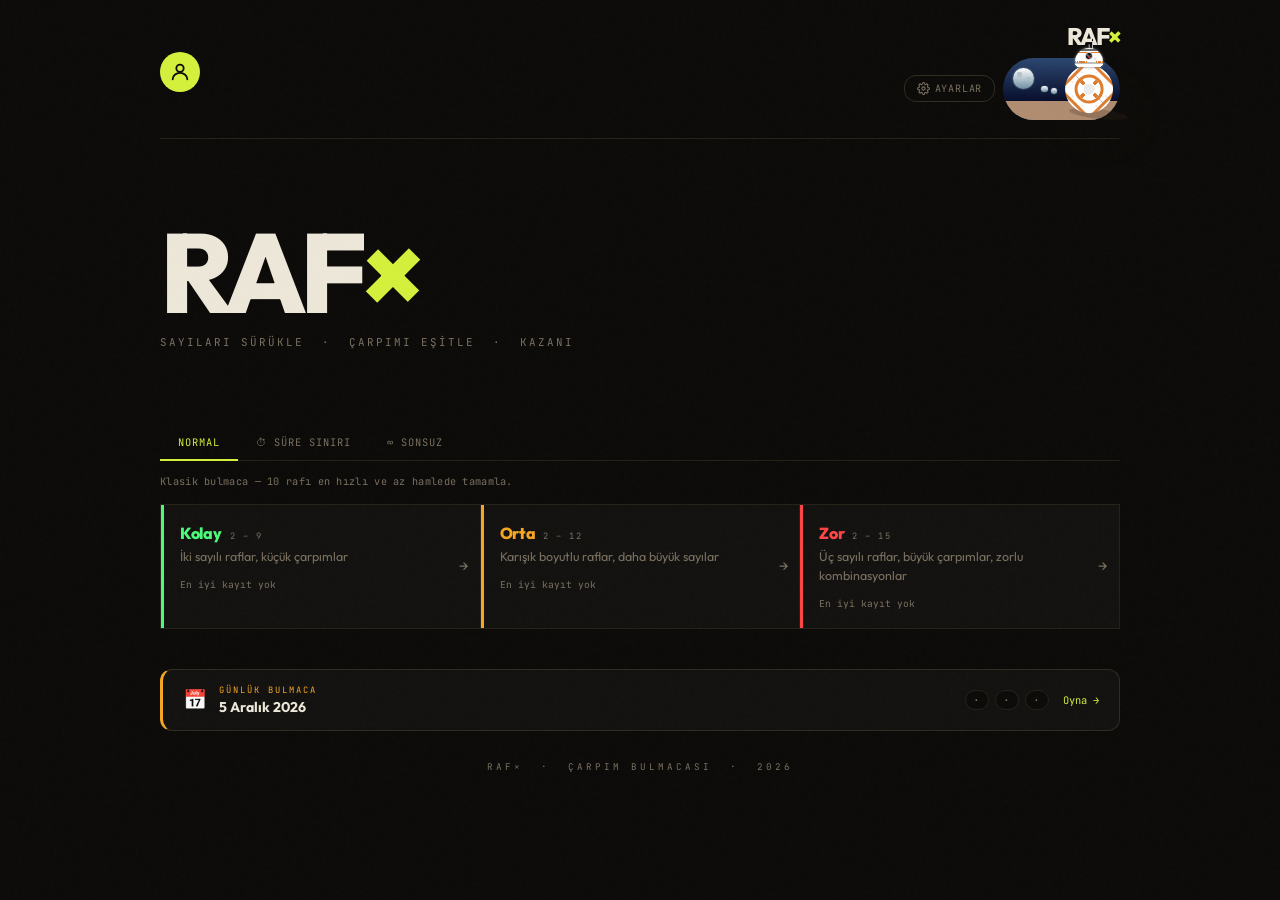
==== commit c74e0ba1: "Add files via upload" ====
--- a/index.html
+++ b/index.html
@@ -5,6 +5,11 @@
 <meta name="viewport" content="width=device-width, initial-scale=1.0">
 <title>RAF× — Çarpım Bulmacası</title>
 <link rel="stylesheet" href="css/style.css">
+<link rel="manifest" href="manifest.json">
+<meta name="theme-color" content="#d4f03c">
+<meta name="apple-mobile-web-app-capable" content="yes">
+<meta name="apple-mobile-web-app-title" content="RAF×">
+<link rel="apple-touch-icon" href="icons/icon.svg">
 <script src="js/storage.js" defer></script>
 <script src="js/stats.js" defer></script>
 <script src="js/theme.js" defer></script>
@@ -27,12 +32,12 @@
     <div class="nav-right">
       <div class="nav-brand">RAF<span class="x">×</span></div>
       <div class="nav-controls">
-        <button class="nav-btn" id="board-btn" title="Akıllı Tahta Modu">
+        <a href="settings.html" class="nav-btn" title="Ayarlar">
           <svg viewBox="0 0 24 24" fill="none" stroke="currentColor" stroke-width="2" stroke-linecap="round" stroke-linejoin="round">
-            <rect x="2" y="3" width="20" height="14" rx="2"/><path d="M8 21h8M12 17v4"/>
+            <circle cx="12" cy="12" r="3"/><path d="M19.4 15a1.65 1.65 0 0 0 .33 1.82l.06.06a2 2 0 0 1-2.83 2.83l-.06-.06a1.65 1.65 0 0 0-1.82-.33 1.65 1.65 0 0 0-1 1.51V21a2 2 0 0 1-4 0v-.09A1.65 1.65 0 0 0 9 19.4a1.65 1.65 0 0 0-1.82.33l-.06.06a2 2 0 0 1-2.83-2.83l.06-.06A1.65 1.65 0 0 0 4.68 15a1.65 1.65 0 0 0-1.51-1H3a2 2 0 0 1 0-4h.09A1.65 1.65 0 0 0 4.6 9a1.65 1.65 0 0 0-.33-1.82l-.06-.06a2 2 0 0 1 2.83-2.83l.06.06A1.65 1.65 0 0 0 9 4.68a1.65 1.65 0 0 0 1-1.51V3a2 2 0 0 1 4 0v.09a1.65 1.65 0 0 0 1 1.51 1.65 1.65 0 0 0 1.82-.33l.06-.06a2 2 0 0 1 2.83 2.83l-.06.06A1.65 1.65 0 0 0 19.4 9a1.65 1.65 0 0 0 1.51 1H21a2 2 0 0 1 0 4h-.09a1.65 1.65 0 0 0-1.51 1z"/>
           </svg>
-          Tahta
-        </button>
+          Ayarlar
+        </a>
         <label class="bb8-toggle">
           <input class="bb8-toggle__checkbox" type="checkbox" id="theme-toggle">
           <div class="bb8-toggle__container">
@@ -271,53 +276,6 @@
   document.getElementById('daily-modal').classList.remove('show');
 }
 
-/* ════ PROFİL KARTI (nav sol) ════ */
-function buildNavProfile() {
-  const s        = getStats();
-  const unlocked = getUnlockedIds();
-  const pct      = s.totalGames > 0 ? Math.round((s.totalWins / s.totalGames) * 100) : 0;
-  const avg      = s.totalWins > 0 ? formatTime(Math.round(s.totalTime / s.totalWins)) : '—';
-
-  // İstatistik satırları
-  const statsEl = document.getElementById('np-stats');
-  if (statsEl) {
-    statsEl.innerHTML = `
-      <div class="np-stat-row">
-        <span class="np-stat-val">${s.totalWins}</span>
-        <span class="np-stat-lbl">Kazanılan</span>
-      </div>
-      <div class="np-stat-sep"></div>
-      <div class="np-stat-row">
-        <span class="np-stat-val">${pct}%</span>
-        <span class="np-stat-lbl">Oran</span>
-      </div>
-      <div class="np-stat-sep"></div>
-      <div class="np-stat-row">
-        <span class="np-stat-val">${s.streak > 0 ? '🔥' + s.streak : '—'}</span>
-        <span class="np-stat-lbl">Seri</span>
-      </div>
-      <div class="np-stat-sep"></div>
-      <div class="np-stat-row">
-        <span class="np-stat-val">${avg}</span>
-        <span class="np-stat-lbl">Ort. Süre</span>
-      </div>
-    `;
-  }
-
-  // Başarım sayısı
-  const countEl = document.getElementById('np-ach-count');
-  if (countEl) countEl.textContent = `${unlocked.size}/${ACHIEVEMENTS.length}`;
-
-  // Başarım ikonları (sadece icon, hover'da isim)
-  const achGrid = document.getElementById('np-ach-grid');
-  if (achGrid) {
-    achGrid.innerHTML = ACHIEVEMENTS.map(a => {
-      const on = unlocked.has(a.id);
-      return `<div class="np-ach-chip${on ? ' on' : ''}" title="${a.name}">${a.icon}</div>`;
-    }).join('');
-  }
-}
-
 /* ════ HERO BADGES ════ */
 function buildHeroBadges() {
   const s   = getStats();
@@ -449,5 +407,11 @@
 });
 </script>
 
+<script>
+if ('serviceWorker' in navigator) {
+  window.addEventListener('load', () => navigator.serviceWorker.register('/sw.js').catch(() => {}));
+}
+</script>
+
 </body>
 </html>
--- a/css/style.css
+++ b/css/style.css
@@ -782,6 +782,41 @@
 }
 .new-btn:hover { color: var(--text); border-color: var(--muted3); }
 
+/* İpucu butonu */
+.hint-btn {
+  display: inline-flex; align-items: center; gap: 6px;
+  background: transparent; border: 1px solid var(--gold); color: var(--gold);
+  border-radius: var(--r); padding: 6px 12px;
+  font-family: var(--mono); font-size: 0.68rem;
+  cursor: pointer; transition: background .15s, opacity .15s;
+  text-transform: lowercase;
+}
+.hint-btn:hover:not(:disabled) { background: rgba(245,166,35,.12); }
+.hint-btn:disabled { cursor: not-allowed; opacity: .35; border-color: var(--border2); color: var(--muted3); }
+.hint-btn .hint-count {
+  font-weight: 700; font-size: 0.72rem;
+  padding: 1px 6px; border-radius: 10px;
+  background: rgba(245,166,35,.18);
+}
+.hint-btn.depleted .hint-count { background: transparent; }
+
+/* Vurgulama animasyonu */
+@keyframes hintPulse {
+  0%, 100% { box-shadow: 0 0 0 0 rgba(245,166,35,0); }
+  50%      { box-shadow: 0 0 0 8px rgba(245,166,35,0.35); }
+}
+.num-chip.hint-glow {
+  animation: hintPulse 0.7s ease-in-out 3;
+  border-color: var(--gold) !important;
+  background: rgba(245,166,35,0.15) !important;
+  color: var(--gold) !important;
+}
+.shelf.hint-glow-shelf {
+  animation: hintPulse 0.7s ease-in-out 3;
+  border-color: var(--gold) !important;
+  border-left-width: 3px;
+}
+
 /* ── İlerleme ── */
 .progress-wrap {
   width: 100%; max-width: 1100px; margin-bottom: 18px;
@@ -806,17 +841,17 @@
 #game-area {
   width: 100%; max-width: 1100px;
   display: grid;
-  grid-template-columns: repeat(5, 1fr);
-  gap: 8px;
+  grid-template-columns: repeat(3, 1fr);
+  gap: 10px;
 }
 
 /* ── Raf ── */
 .shelf {
   background: var(--panel); border: 1px solid var(--border);
-  border-radius: var(--r); padding: 14px 12px 12px;
+  border-radius: var(--r); padding: 18px 16px 14px;
   transition: border-color .2s, background .2s;
-  min-height: 96px;
-  display: flex; flex-direction: column; gap: 10px;
+  min-height: 130px;
+  display: flex; flex-direction: column; gap: 12px;
 }
 .shelf.correct   { border-color: var(--green); border-left-width: 3px; }
 .shelf.wrong     { border-color: var(--red); opacity: .7; }
@@ -829,7 +864,7 @@
   text-transform: uppercase; letter-spacing: 1px;
 }
 .shelf-target {
-  font-family: var(--mono); font-size: 1rem; font-weight: 700; color: var(--text);
+  font-family: var(--mono); font-size: 1.25rem; font-weight: 700; color: var(--text);
 }
 .shelf.correct .shelf-target { color: var(--green); }
 .shelf.wrong   .shelf-target { color: var(--red); }
@@ -846,8 +881,8 @@
 /* ── Chip ── */
 .num-chip {
   background: var(--chip-bg); border: 1px solid var(--chip-border);
-  border-radius: var(--r); padding: 6px 13px;
-  font-family: var(--mono); font-size: 0.95rem; font-weight: 700; color: var(--text);
+  border-radius: var(--r); padding: 8px 16px;
+  font-family: var(--mono); font-size: 1.15rem; font-weight: 700; color: var(--text);
   cursor: grab; user-select: none; touch-action: none;
   transition: border-color .12s, opacity .12s, background .12s;
   line-height: 1;
@@ -1216,12 +1251,7 @@
    RESPONSIVE
 ════════════════════════════════════════ */
 
-@media (max-width: 1100px) {
-  #game-area { grid-template-columns: repeat(4, 1fr); }
-}
-
 @media (max-width: 860px) {
-  #game-area   { grid-template-columns: repeat(3, 1fr); }
   .game-header { gap: 10px; }
   .bottom-grid { grid-template-columns: 1fr; }
 }
@@ -1254,9 +1284,9 @@
   .progress-wrap { margin-bottom: 12px; }
   .progress-text { font-size: 0.62rem; }
   #game-area { grid-template-columns: repeat(2, 1fr); gap: 6px; }
-  .shelf { min-height: 88px; padding: 10px 10px 8px; gap: 8px; }
+  .shelf { min-height: 110px; padding: 12px 10px 10px; gap: 8px; }
   .shelf-target { font-size: 1rem; }
-  .num-chip { padding: 8px 14px; font-size: 0.9rem; }
+  .num-chip { padding: 9px 15px; font-size: 1.05rem; }
 
   .win-card { padding: 26px 22px; gap: 14px; }
   .win-title { font-size: 1.4rem; }
@@ -1286,10 +1316,10 @@
   .new-btn   { padding: 5px 10px; }
 
   #game-area { grid-template-columns: repeat(2, 1fr); gap: 6px; }
-  .shelf { min-height: 80px; padding: 8px 8px 6px; gap: 6px; }
+  .shelf { min-height: 96px; padding: 10px 8px 8px; gap: 6px; }
   .shelf-num    { font-size: 0.5rem; }
   .shelf-target { font-size: 0.9rem; }
-  .num-chip { padding: 7px 12px; font-size: 0.85rem; }
+  .num-chip { padding: 7px 12px; font-size: 0.95rem; }
   .numbers-row  { gap: 4px; min-height: 30px; }
 
   .win-card { padding: 22px 16px; gap: 12px; }
@@ -1597,3 +1627,129 @@
 @media (max-width: 768px) {
   .daily-cards { grid-template-columns: 1fr; }
 }
+
+/* ════════════════════════════════════════
+   AYARLAR SAYFASI
+════════════════════════════════════════ */
+
+.settings-page {
+  min-height: 100vh;
+  display: flex; flex-direction: column; align-items: center;
+  padding: 0 0 80px;
+}
+
+.settings-header {
+  width: 100%; max-width: 680px;
+  display: flex; align-items: center; gap: 14px;
+  padding: 24px 24px 18px;
+  border-bottom: 1px solid var(--border);
+}
+.settings-page-title {
+  font-family: var(--mono); font-size: 0.62rem;
+  color: var(--muted3); text-transform: uppercase; letter-spacing: 2px;
+}
+
+.settings-body {
+  width: 100%; max-width: 680px;
+  padding: 32px 24px 0;
+  display: flex; flex-direction: column; gap: 8px;
+}
+
+.settings-section {
+  border: 1px solid var(--border);
+  border-radius: var(--r);
+  overflow: hidden;
+}
+
+.settings-section-label {
+  font-family: var(--mono); font-size: 0.55rem;
+  color: var(--muted3); text-transform: uppercase; letter-spacing: 2px;
+  padding: 10px 18px;
+  background: var(--panel2);
+  border-bottom: 1px solid var(--border);
+}
+
+.settings-row {
+  display: flex; align-items: center; justify-content: space-between;
+  gap: 20px;
+  padding: 18px 18px;
+  background: var(--panel);
+  border-bottom: 1px solid var(--border);
+}
+.settings-row:last-child { border-bottom: none; }
+
+.settings-row-info {
+  display: flex; flex-direction: column; gap: 4px;
+  flex: 1; min-width: 0;
+}
+.settings-row-label {
+  font-family: var(--sans); font-weight: 700; font-size: 0.95rem; color: var(--text);
+}
+.settings-row-desc {
+  font-family: var(--mono); font-size: 0.56rem;
+  color: var(--muted3); text-transform: uppercase; letter-spacing: 0.5px;
+  line-height: 1.5;
+}
+
+/* Toggle buton (Açık / Kapalı) */
+.settings-toggle-btn {
+  flex-shrink: 0;
+  min-width: 72px;
+  padding: 7px 14px;
+  border: 1px solid var(--border2);
+  border-radius: var(--r);
+  background: transparent; color: var(--muted3);
+  font-family: var(--mono); font-size: 0.65rem;
+  text-transform: uppercase; letter-spacing: 1px;
+  cursor: pointer; transition: background .15s, color .15s, border-color .15s;
+  text-align: center;
+}
+.settings-toggle-btn:hover { border-color: var(--accent); color: var(--accent); }
+.settings-toggle-btn.active {
+  background: rgba(212,240,60,.12);
+  border-color: var(--accent); color: var(--accent);
+}
+.settings-toggle-btn.muted {
+  background: rgba(255,69,69,.08);
+  border-color: var(--red); color: var(--red);
+}
+
+/* Tehlikeli işlem butonu */
+.settings-danger-btn {
+  flex-shrink: 0;
+  min-width: 72px;
+  padding: 7px 14px;
+  border: 1px solid var(--red); border-radius: var(--r);
+  background: transparent; color: var(--red);
+  font-family: var(--mono); font-size: 0.65rem;
+  text-transform: uppercase; letter-spacing: 1px;
+  cursor: pointer; transition: background .15s;
+}
+.settings-danger-btn:hover { background: rgba(255,69,69,.1); }
+.settings-danger-btn:disabled { opacity: .5; cursor: default; }
+
+/* PWA kurulum butonu */
+.settings-install-btn {
+  flex-shrink: 0;
+  min-width: 72px;
+  padding: 7px 14px;
+  border: 1px solid var(--accent); border-radius: var(--r);
+  background: var(--accent); color: #0c0b09;
+  font-family: var(--mono); font-size: 0.65rem;
+  font-weight: 700; text-transform: uppercase; letter-spacing: 1px;
+  cursor: pointer; transition: opacity .15s;
+}
+.settings-install-btn:hover { opacity: .85; }
+
+/* Hakkında */
+.settings-about {
+  font-family: var(--mono); font-size: 0.55rem;
+  color: var(--muted3); text-transform: uppercase; letter-spacing: 2px;
+  text-align: center; margin-top: 24px;
+}
+
+@media (max-width: 540px) {
+  .settings-body  { padding: 20px 14px 0; }
+  .settings-row   { padding: 14px 14px; gap: 12px; }
+  .settings-row-label { font-size: 0.85rem; }
+}
